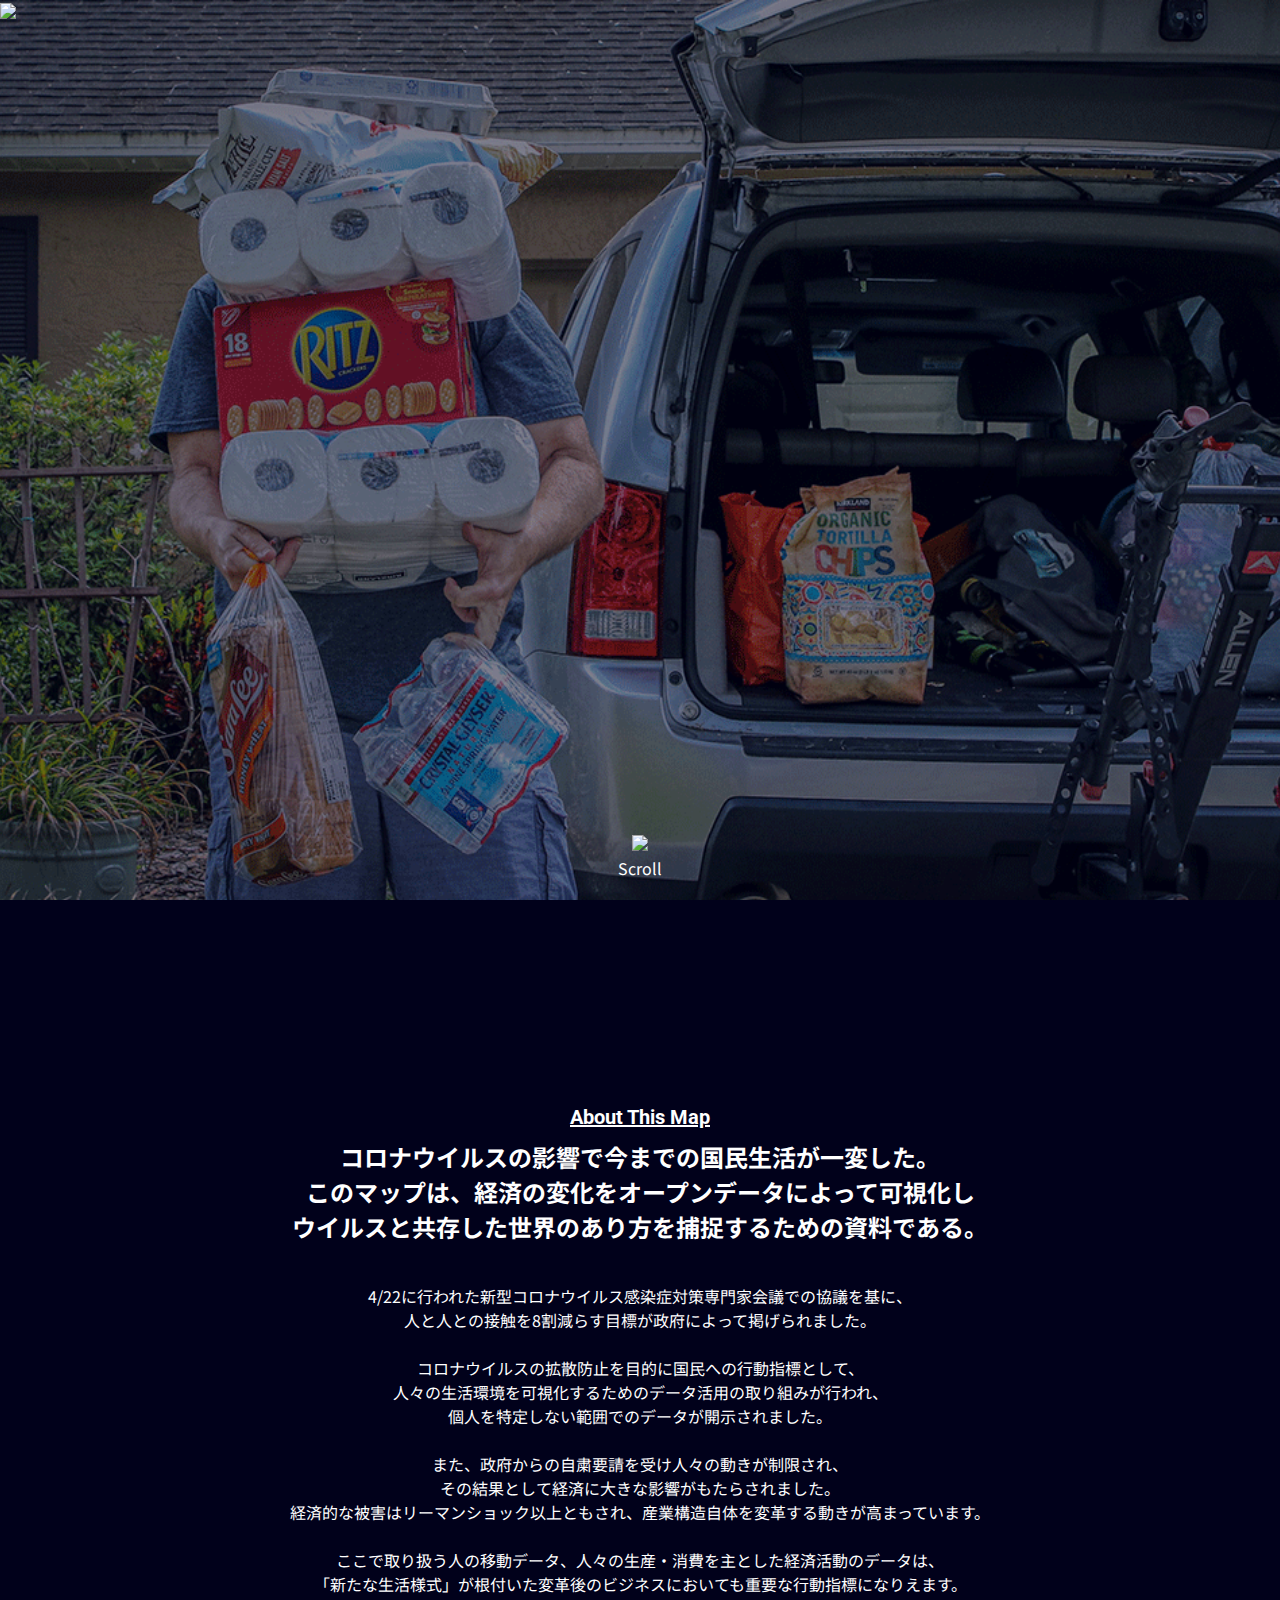
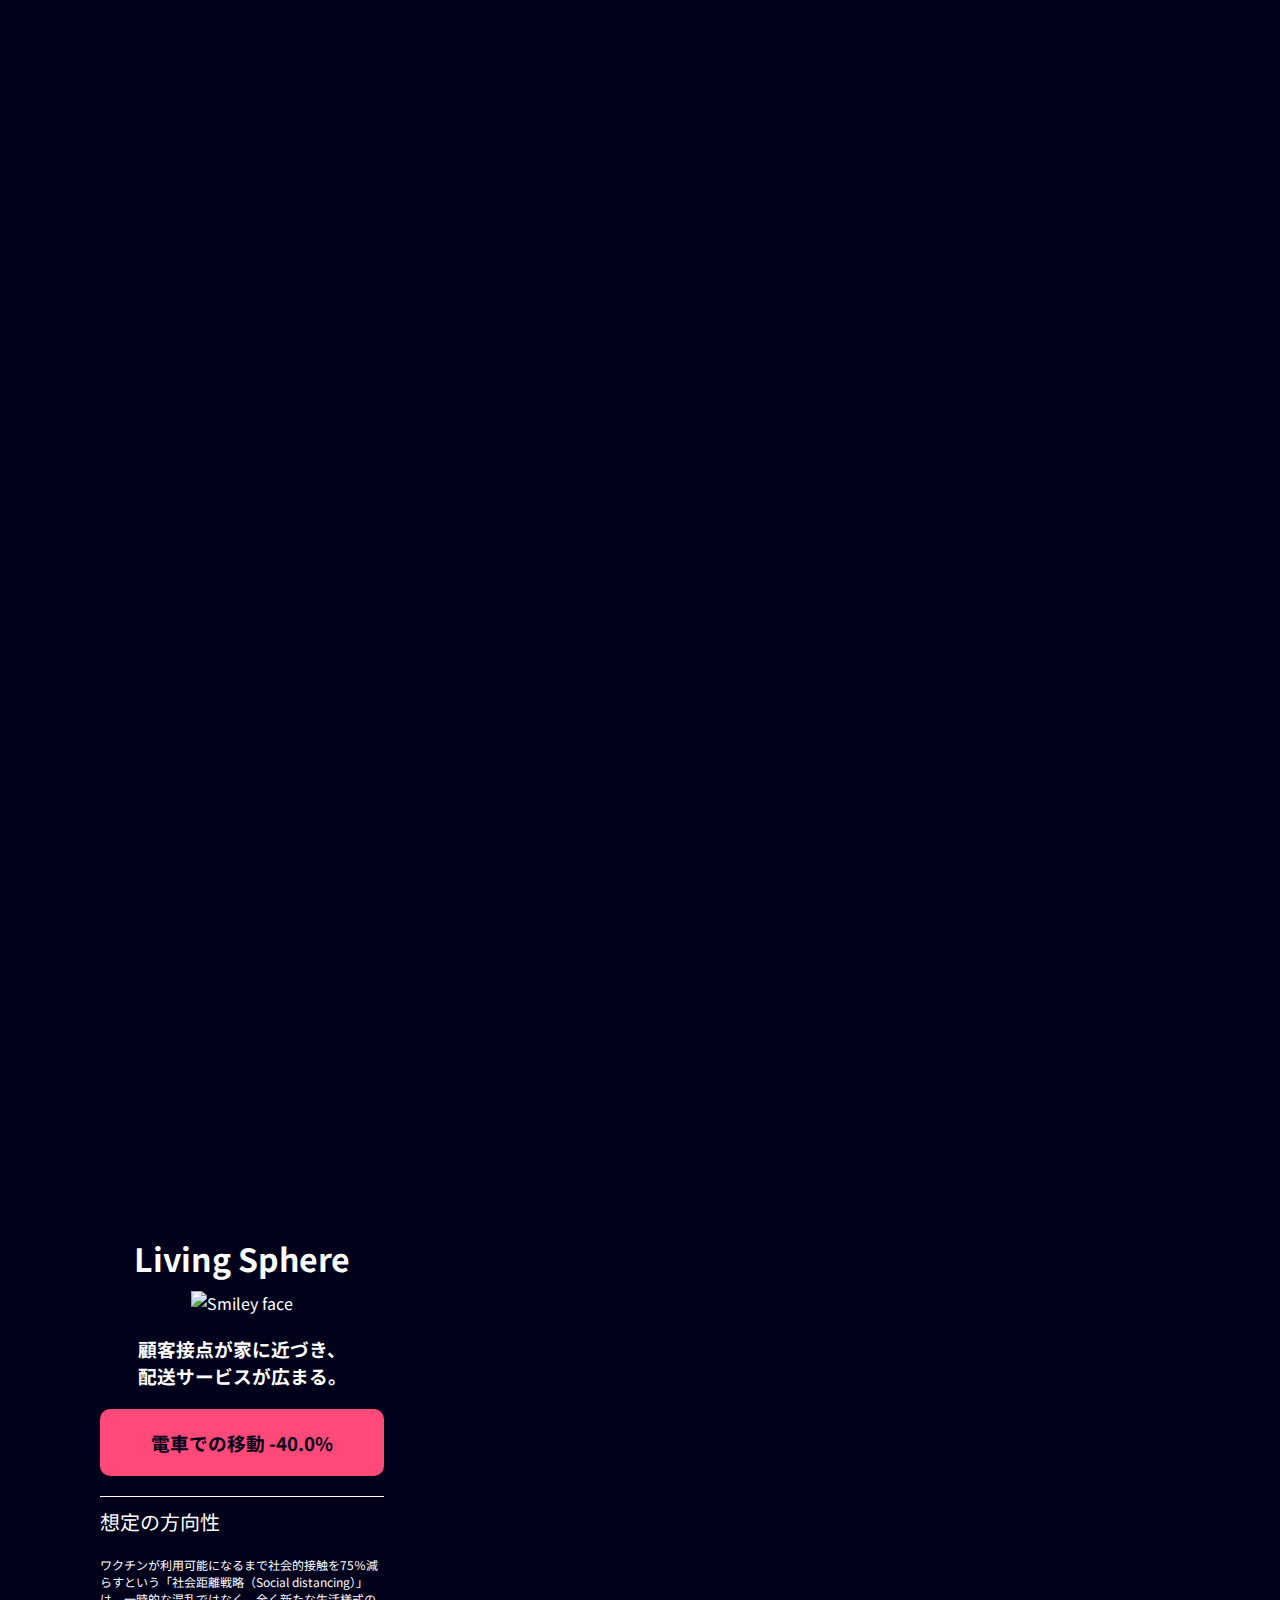
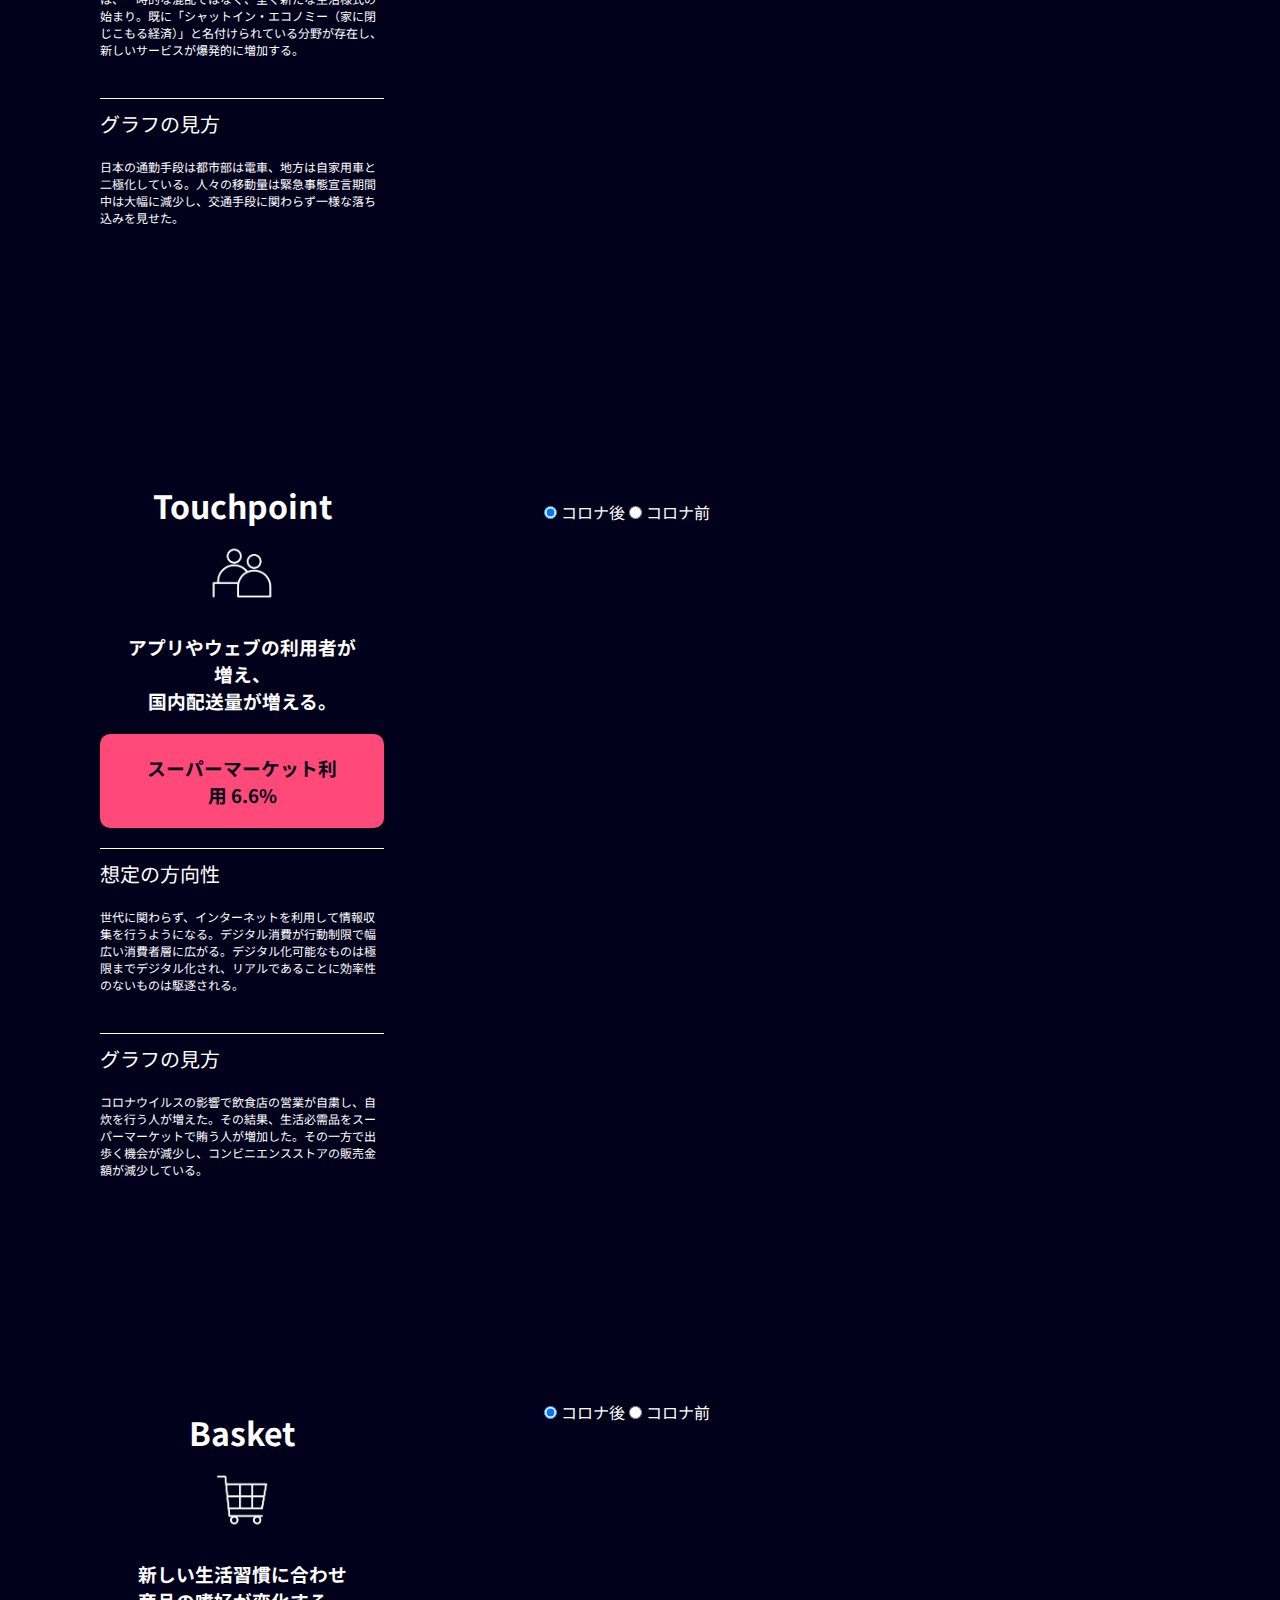
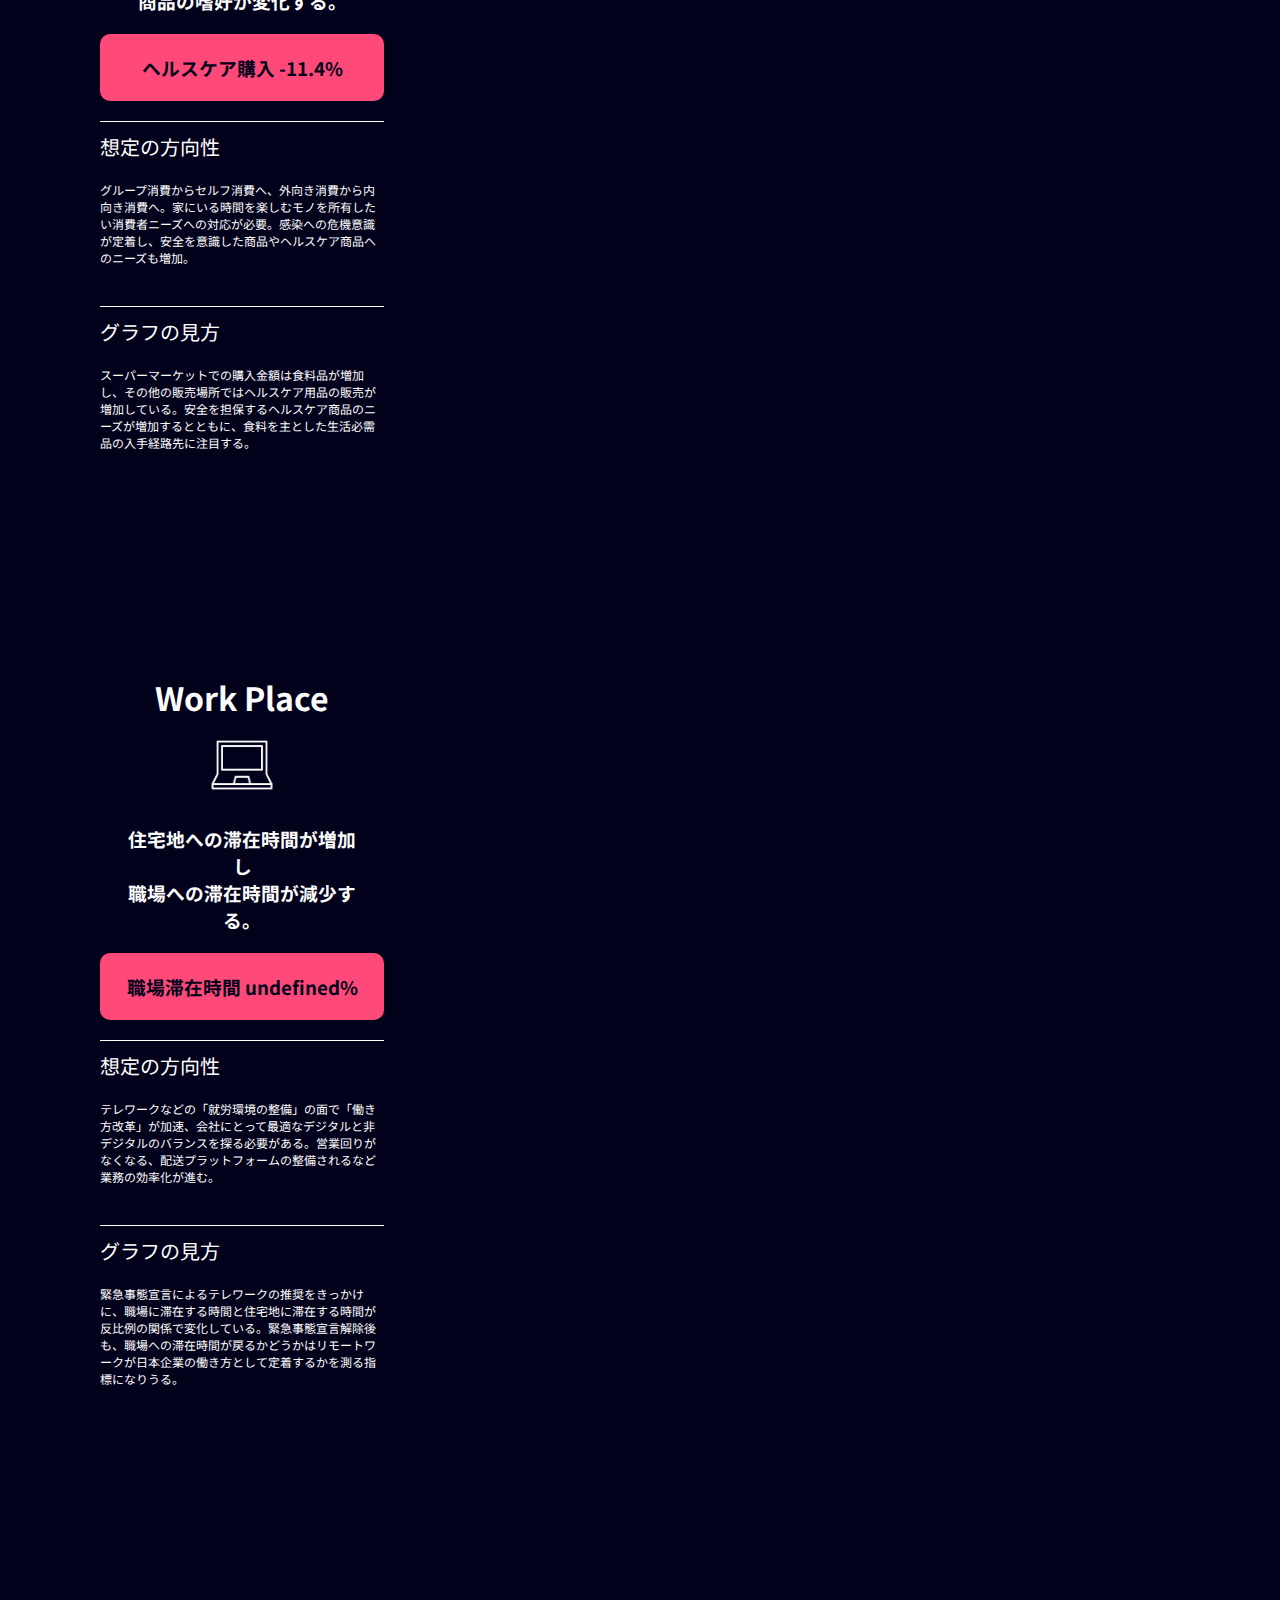
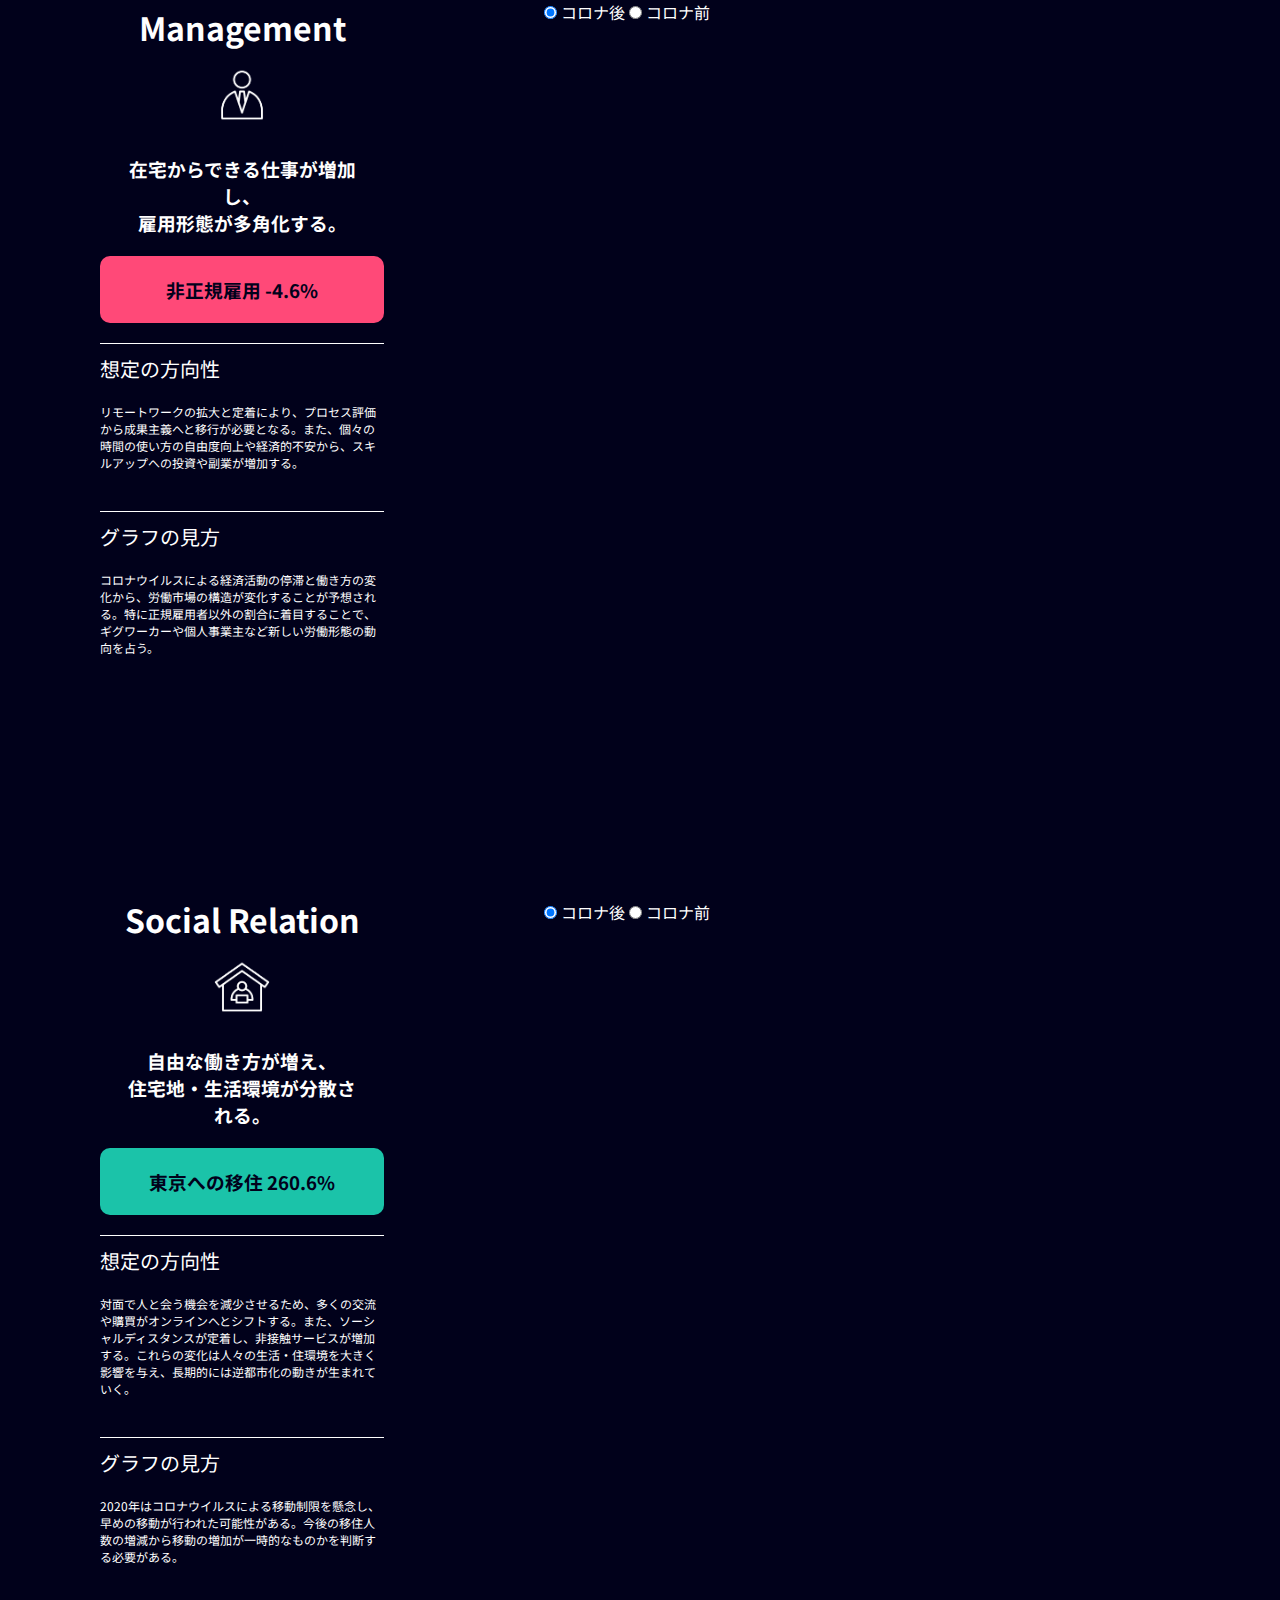
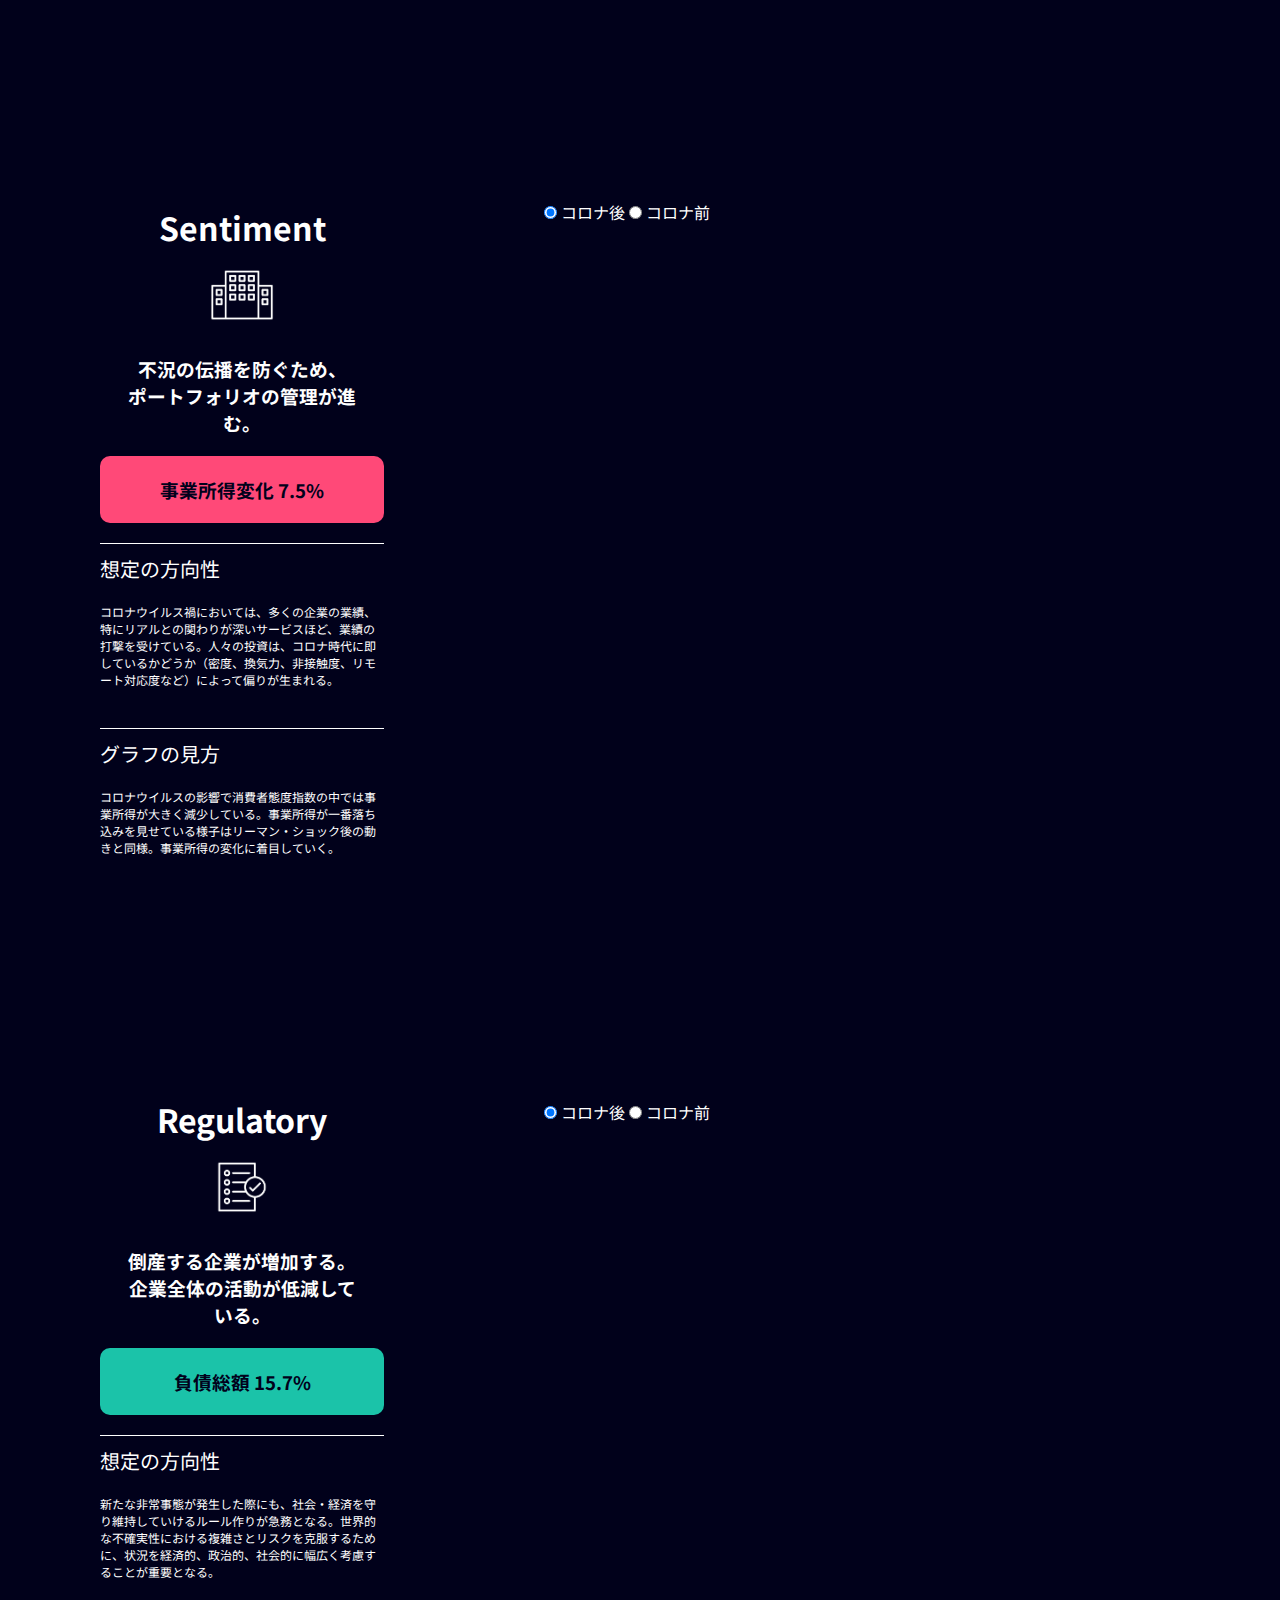
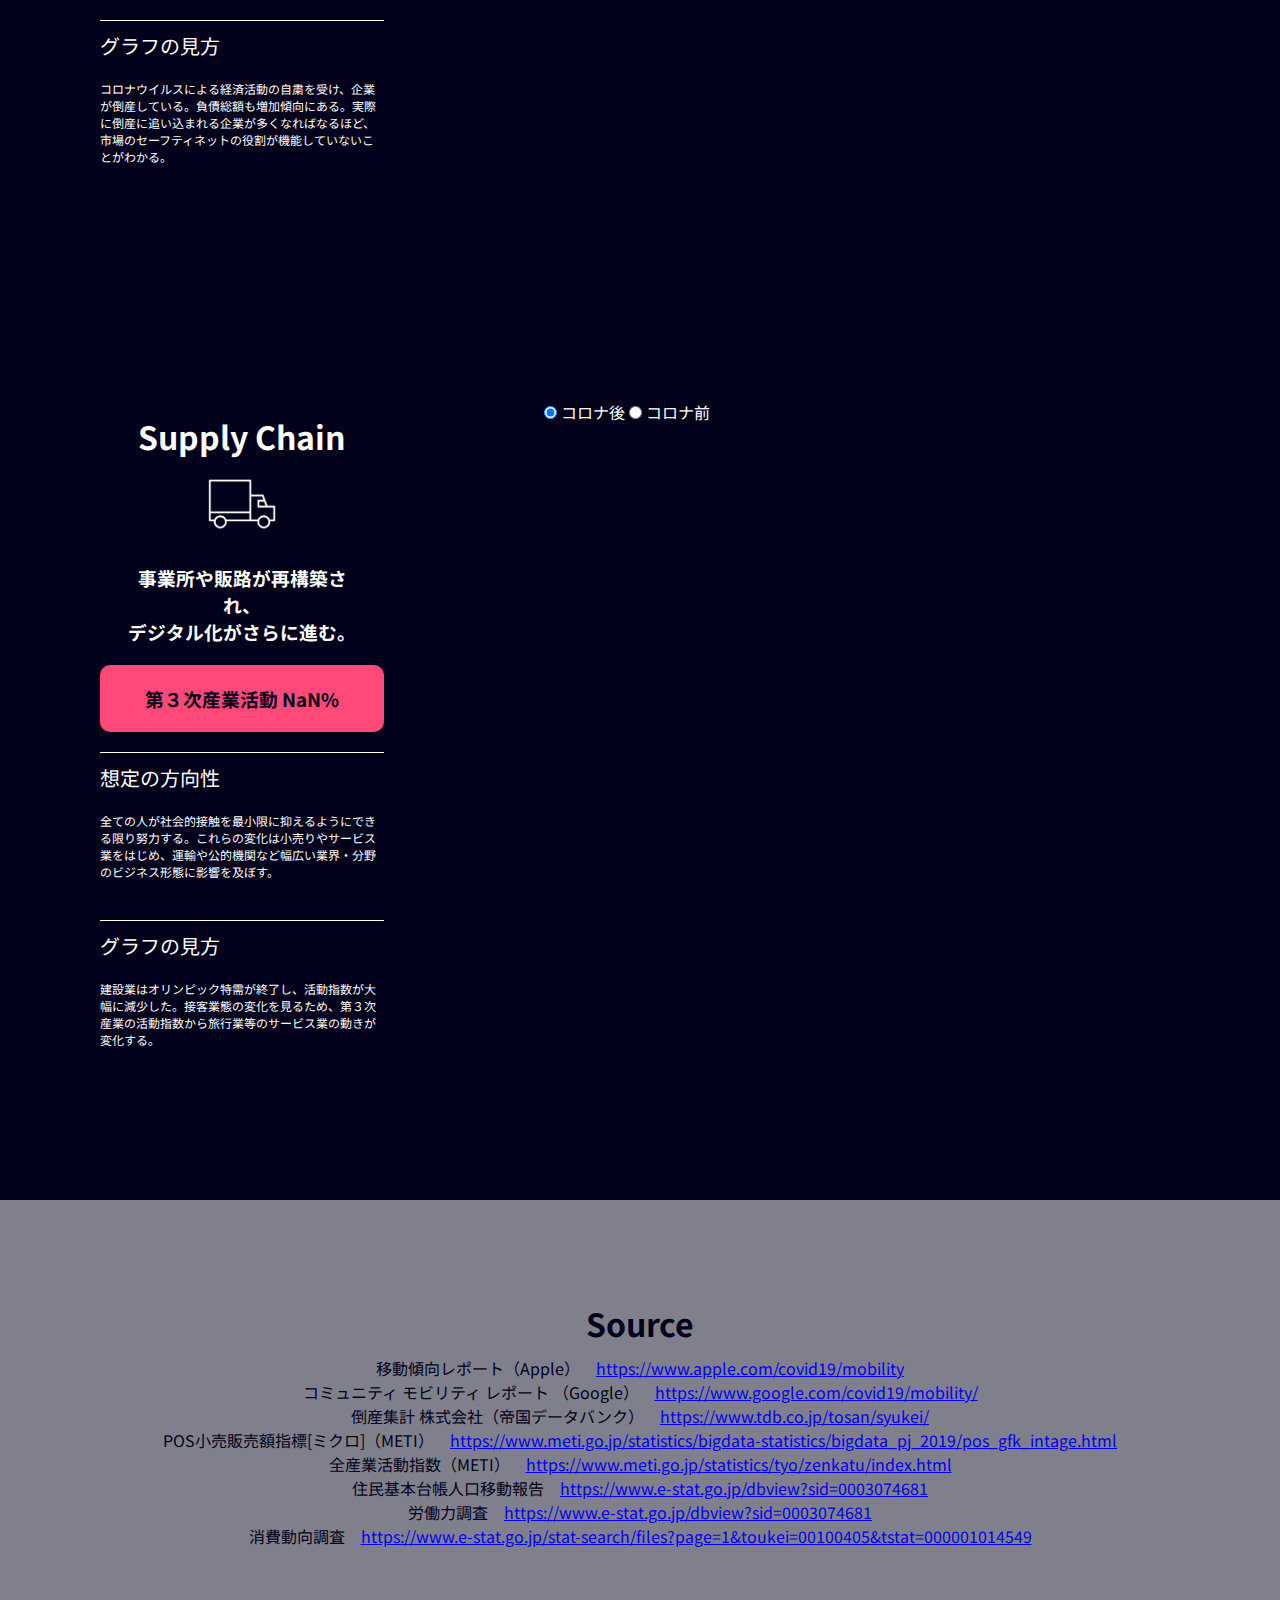
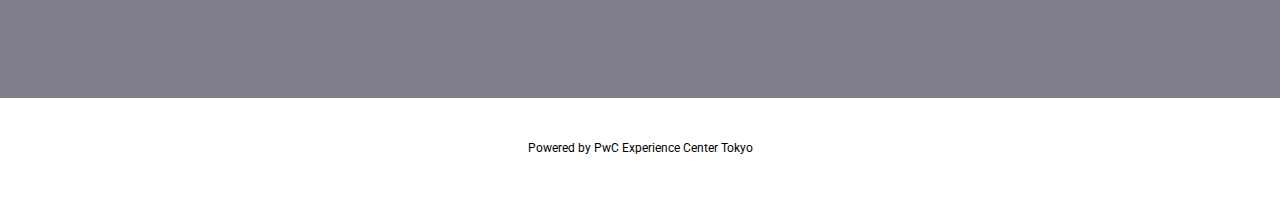
==== index.html @ 503eac52 "Add files via upload" ====
<!doctype html>
<html>
<head>
<meta charset="UTF-8">
<meta name="viewport" content="width=device-width, initial-scale=1.0">
<meta http-equiv="X-UA-Compatible" content="ie=edge">
<script src="https://cdnjs.cloudflare.com/ajax/libs/p5.js/0.9.0/p5.js"></script>
<script type="text/javascript" src="https://ajax.googleapis.com/ajax/libs/jquery/1.9.1/jquery.min.js"></script>

<link href="chart/chartview.css" rel="stylesheet" type="text/css">

<script src="https://cdn.jsdelivr.net/npm/chart.js@2.8.0"></script>
<script type="text/javascript" src="sketch.js"></script>

<link href="index.css" rel="stylesheet" type="text/css">
<script src="https://cdn.jsdelivr.net/npm/jquery@3/dist/jquery.min.js"></script>
<script src="https://cdn.jsdelivr.net/npm/jquery-scrollify@1/jquery.scrollify.min.js"></script>
<script src="main.js"></script>
<title>Breakthru Index with/after COVID-19</title>
<link href="https://fonts.googleapis.com/css2?family=Noto+Sans+JP:wght@400;500;700&family=Roboto:wght@400;700&display=swap" rel="stylesheet">
</head>

<body>
	<div class="box box1">
	<div class="top">
	  <img src="logo.png" class="logo">
	  <p class="sk"><img src="arrow.png" class="arrow" width="20px"><br>Scroll</p>
	</div>
	</div>

  <div class="box box2">
    <div class="intro">
      <h1>About This Map</h1>
      <h2>コロナウイルスの影響で今までの国民生活が一変した。<br>
      このマップは、経済の変化をオープンデータによって可視化し<br>ウイルスと共存した世界のあり方を捕捉するための資料である。</h2>

      <p>
      4/22に行われた新型コロナウイルス感染症対策専門家会議での協議を基に、<br>人と人との接触を8割減らす目標が政府によって掲げられました。<br><br>

      コロナウイルスの拡散防止を目的に国民への行動指標として、<br>人々の生活環境を可視化するためのデータ活用の取り組みが行われ、<br>
      個人を特定しない範囲でのデータが開示されました。
      <br><br>

      また、政府からの自粛要請を受け人々の動きが制限され、<br>
      その結果として経済に大きな影響がもたらされました。<br>
      経済的な被害はリーマンショック以上ともされ、産業構造自体を変革する動きが高まっています。<br><br>

      ここで取り扱う人の移動データ、人々の生産・消費を主とした経済活動のデータは、<br>「新たな生活様式」が根付いた変革後のビジネスにおいても重要な行動指標になりえます。
      </p>
    </div>
  </div> 

  <div class="box box3">
    <div id="P5Canvas" class="map"></div>
  </div> 

  <div class="box box4">
    <div class="outer" id="section00">
      <div class="g-block-1">
        <!--div class="block25">
            <div>
              <p style="">変化率</p>
              <h2 style=""><img src="image/-_b.png" alt="Smiley face" height="15" width="15">&nbsp;<span id="samurai0">samurai</span>%</h2>
            </div>
        </div-->
        <div class="block1">
              <h1>Living Sphere</h1>
              <p><img src="image/graph_icon/living_sphere.png" alt="Smiley face" height="70" width="70"></p>
              <h3>顧客接点が家に近づき、<br>配送サービスが広まる。</h3>
              <ul class="graph">
                <li class="graph_2" style="background-color: #FF4978"><h3>電車での移動&nbsp;<span id="samurai0">25.0</span>%</h3></li>
              </ul>
        </div>
        <div class="block2">
          <ul class="info">
            <li class="info_1">想定の方向性</li>
          </ul>
              <p>
              ワクチンが利用可能になるまで社会的接触を75％減らすという「社会距離戦略（Social distancing）」は、一時的な混乱ではなく、全く新たな生活様式の始まり。既に「シャットイン・エコノミー（家に閉じこもる経済）」と名付けられている分野が存在し、新しいサービスが爆発的に増加する。
              </p>
        </div>
        <div class="block2">
          <ul class="graph">
            <li class="graph_1">グラフの見方</li>
          </ul>
          <p>
          日本の通勤手段は都市部は電車、地方は自家用車と二極化している。人々の移動量は緊急事態宣言期間中は大幅に減少し、交通手段に関わらず一様な落ち込みを見せた。
          </p>
        </div>      
      </div>
      <div class="g-block-2">
        <div class="block4">
          <canvas id="AppleMobility"></canvas>
        </div>
      </div>
    </div> 
  </div>



  <div class="box box5">
    <div class="outer" id="section01">
      <div class="g-block-1">
        <div class="block1">
              <h1>Touchpoint</h1>
              <p><img src="image/graph_icon/customer_touchpoint.png" alt="Smiley face" height="70" width="70"></p>
              <h3>アプリやウェブの利用者が増え、<br>国内配送量が増える。</h3>
              <ul class="graph">
                <li class="graph_2" style="background-color: #FF4978"><h3>スーパーマーケット利用&nbsp;<span id="samurai1">15.0</span>%</h3></li>
              </ul>
        </div>
        <div class="block2">
          <ul class="info">
          <li class="info_1">想定の方向性</li>
          </ul>
              <p>
              世代に関わらず、インターネットを利用して情報収集を行うようになる。デジタル消費が行動制限で幅広い消費者層に広がる。デジタル化可能なものは極限までデジタル化され、リアルであることに効率性のないものは駆逐される。
              </p>
        </div>
        <div class="block2">
          <ul class="graph">
            <li class="graph_1">グラフの見方</li>
          </ul>
          <p>
          コロナウイルスの影響で飲食店の営業が自粛し、自炊を行う人が増えた。その結果、生活必需品をスーパーマーケットで賄う人が増加した。その一方で出歩く機会が減少し、コンビニエンスストアの販売金額が減少している。
          </p>
        </div>      
      </div>
      <div class="g-block-2">

        <div class="block4">
          <form id="target0">
            <input name="hoge" type="radio" value="a" onchange="func0()" checked> コロナ後
            <input name="hoge" type="radio" value="b" onchange="func0()"> コロナ前
          </form>
          <canvas id="POS2"></canvas>
        </div>
      </div>
    </div> 
  </div>

  <div class="box box6">
    <div class="outer" id="section02">
      <div class="g-block-1">
        <div class="block1">
              <h1>Basket</h1>
              <p><img src="image/graph_icon/shopping_basket.png" alt="Smiley face" height="70" width="70"></p>
              <h3>新しい生活習慣に合わせ<br>商品の嗜好が変化する。</h3>
              <ul class="graph">
                <li class="graph_2" style="background-color: #FF4978"><h3>ヘルスケア購入&nbsp;<span id="samurai2">2.0</span>%</h3></li>
              </ul>
        </div>
        <div class="block2">
          <ul class="info">
          <li class="info_1">想定の方向性</li>
          </ul>
              <p>
              グループ消費からセルフ消費へ、外向き消費から内向き消費へ。家にいる時間を楽しむモノを所有したい消費者ニーズへの対応が必要。感染への危機意識が定着し、安全を意識した商品やヘルスケア商品へのニーズも増加。
              </p>
        </div>
        <div class="block2">
          <ul class="graph">
            <li class="graph_1">グラフの見方</li>
          </ul>
          <p>
          スーパーマーケットでの購入金額は食料品が増加し、その他の販売場所ではヘルスケア用品の販売が増加している。安全を担保するヘルスケア商品のニーズが増加するとともに、食料を主とした生活必需品の入手経路先に注目する。
          </p>
        </div>      
      </div>
      <div class="g-block-2">

        <div class="block4">
          <form id="target1">
            <input name="hoge" type="radio" value="a" onchange="func1()" checked> コロナ後
            <input name="hoge" type="radio" value="b" onchange="func1()"> コロナ前
          </form>
              <canvas id="POS"></canvas>
         </div>
      </div>
    </div> 
  </div>



  <div class="box box7">
    <div class="outer" id="section03">
      <div class="g-block-1">
        <div class="block1">
              <h1>Work Place</h1>
              <p><img src="image/graph_icon/work_place.png" alt="Smiley face" height="70" width="70"></p>
              <h3>住宅地への滞在時間が増加し<br>職場への滞在時間が減少する。</h3>
              <ul class="graph">
                <li class="graph_2" style="background-color: #FF4978"><h3>職場滞在時間&nbsp;<span id="samurai3">22.2</span>%</h3></li>
              </ul>
        </div>
        <div class="block2">
          <ul class="info">
          <li class="info_1">想定の方向性</li>
          </ul>
              <p>
              テレワークなどの「就労環境の整備」の面で「働き方改革」が加速、会社にとって最適なデジタルと非デジタルのバランスを探る必要がある。営業回りがなくなる、配送プラットフォームの整備されるなど業務の効率化が進む。
              </p>
        </div>
        <div class="block2">
          <ul class="graph">
            <li class="graph_1">グラフの見方</li>
          </ul>
          <p>
            緊急事態宣言によるテレワークの推奨をきっかけに、職場に滞在する時間と住宅地に滞在する時間が反比例の関係で変化している。緊急事態宣言解除後も、職場への滞在時間が戻るかどうかはリモートワークが日本企業の働き方として定着するかを測る指標になりうる。
          </p>
        </div>      
      </div>
      <div class="g-block-2">
        <div class="block4">
              <canvas id="myChart"></canvas>
         </div>
      </div>
    </div> 
  </div>





  <div class="box box8">
    <div class="outer" id="section04">
      <div class="g-block-1">
        <div class="block1">
              <h1>Management</h1>
              <p><img src="image/graph_icon/management_style.png" alt="Smiley face" height="70" width="70"></p>
              <h3>在宅からできる仕事が増加し、<br>雇用形態が多角化する。</h3>
              <ul class="graph">
                <li class="graph_2" style="background-color: #FF4978"><h3>非正規雇用&nbsp;<span id="samurai4">5.4</span>%</h3></li>
              </ul>
        </div>
        <div class="block2">
          <ul class="info">
          <li class="info_1">想定の方向性</li>
          </ul>
              <p>
              リモートワークの拡大と定着により、プロセス評価から成果主義へと移行が必要となる。また、個々の時間の使い方の自由度向上や経済的不安から、スキルアップへの投資や副業が増加する。
              </p>
        </div>
        <div class="block2">
          <ul class="graph">
            <li class="graph_1">グラフの見方</li>
          </ul>
          <p>
            コロナウイルスによる経済活動の停滞と働き方の変化から、労働市場の構造が変化することが予想される。特に正規雇用者以外の割合に着目することで、ギグワーカーや個人事業主など新しい労働形態の動向を占う。
          </p>
        </div>      
      </div>
      <div class="g-block-2">

        <div class="block4">
          <form id="target2">
            <input name="hoge" type="radio" value="a" onchange="func2()" checked> コロナ後
            <input name="hoge" type="radio" value="b" onchange="func2()"> コロナ前
          </form>
              <canvas id="EmploymentStatus"></canvas>
         </div>
      </div>
    </div> 
  </div>



  <div class="box box9">
    <div class="outer" id="section05">
      <div class="g-block-1">
        <div class="block1">
              <h1>Social Relation</h1>
              <p><img src="image/graph_icon/social_relation.png" alt="Smiley face" height="70" width="70"></p>
              <h3>自由な働き方が増え、<br>住宅地・生活環境が分散される。</h3>
              <ul class="graph">
                <li class="graph_2"><h3>東京への移住&nbsp;<span id="samurai5">10.5</span>%</h3></li>
              </ul>
        </div>
        <div class="block2">
          <ul class="info">
          <li class="info_1">想定の方向性</li>
          </ul>
              <p>
              対面で人と会う機会を減少させるため、多くの交流や購買がオンラインへとシフトする。また、ソーシャルディスタンスが定着し、非接触サービスが増加する。これらの変化は人々の生活・住環境を大きく影響を与え、長期的には逆都市化の動きが生まれていく。
              </p>
        </div>
        <div class="block2">
          <ul class="graph">
            <li class="graph_1">グラフの見方</li>
          </ul>
          <p>
            2020年はコロナウイルスによる移動制限を懸念し、早めの移動が行われた可能性がある。今後の移住人数の増減から移動の増加が一時的なものかを判断する必要がある。
          </p>
        </div>      
      </div>
      <div class="g-block-2">

        <div class="block4">
          <form id="target3">
            <input name="hoge" type="radio" value="a" onchange="func3()" checked> コロナ後
            <input name="hoge" type="radio" value="b" onchange="func3()"> コロナ前
          </form>
          <canvas id="MigrantMobility"></canvas>
         </div>
      </div>
    </div> 
  </div>


  <div class="box box10">
    <div class="outer" id="section06">
      <div class="g-block-1">
        <div class="block1">
              <h1>Sentiment</h1>
              <p><img src="image/graph_icon/business_sentiment.png" alt="Smiley face" height="70" width="70"></p>
              <h3>不況の伝播を防ぐため、<br>ポートフォリオの管理が進む。</h3>
              <ul class="graph">
                <li class="graph_2" style="background-color: #FF4978"><h3>事業所得変化&nbsp;<span id="samurai6">7.5</span>%</h3></li>
              </ul>
        </div>
        <div class="block2">
          <ul class="info">
          <li class="info_1">想定の方向性</li>
          </ul>
              <p>
                コロナウイルス禍においては、多くの企業の業績、特にリアルとの関わりが深いサービスほど、業績の打撃を受けている。人々の投資は、コロナ時代に即しているかどうか（密度、換気力、非接触度、リモート対応度など）によって偏りが生まれる。
              </p>
        </div>
        <div class="block2">
          <ul class="graph">
            <li class="graph_1">グラフの見方</li>
          </ul>
          <p>
            コロナウイルスの影響で消費者態度指数の中では事業所得が大きく減少している。事業所得が一番落ち込みを見せている様子はリーマン・ショック後の動きと同様。事業所得の変化に着目していく。
          </p>
        </div>      
      </div>
      <div class="g-block-2">

        <div class="block4">
          <form id="target4">
            <input name="hoge" type="radio" value="a" onchange="func4()" checked> コロナ後
            <input name="hoge" type="radio" value="b" onchange="func4()"> コロナ前
          </form>
              <canvas id="CustomerAttitude"></canvas>
         </div>
      </div>
    </div> 
  </div>
 
  <div class="box box11">
    <div class="outer" id="section07">
      <div class="g-block-1">
        <div class="block1">
              <h1>Regulatory</h1>
              <p><img src="image/graph_icon/regulatory.png" alt="Smiley face" height="70" width="70"></p>
              <h3>倒産する企業が増加する。<br>企業全体の活動が低減している。</h3>
              <ul class="graph">
                <li class="graph_2"><h3>負債総額&nbsp;<span id="samurai7">8.6</span>%</h3></li>
              </ul>
        </div>
        <div class="block2">
          <ul class="info">
          <li class="info_1">想定の方向性</li>
          </ul>
              <p>
              新たな非常事態が発生した際にも、社会・経済を守り維持していけるルール作りが急務となる。世界的な不確実性における複雑さとリスクを克服するために、状況を経済的、政治的、社会的に幅広く考慮することが重要となる。
              </p>
        </div>
        <div class="block2">
          <ul class="graph">
            <li class="graph_1">グラフの見方</li>
          </ul>
          <p>
            コロナウイルスによる経済活動の自粛を受け、企業が倒産している。負債総額も増加傾向にある。実際に倒産に追い込まれる企業が多くなればなるほど、市場のセーフティネットの役割が機能していないことがわかる。
          </p>
        </div>      
      </div>
      <div class="g-block-2">

        <div class="block4">
          <form id="target5">
            <input name="hoge" type="radio" value="a" onchange="func7()" checked> コロナ後
            <input name="hoge" type="radio" value="b" onchange="func7()"> コロナ前
          </form>
          <canvas id="Bankruptcy"></canvas>
         </div>
      </div>
    </div> 
  </div>

  <div class="box box12">
    <div class="outer" id="section08">
      <div class="g-block-1">
         <div class="block1">
              <h1>Supply Chain</h1>
              <p><img src="image/graph_icon/supply_chain.png" alt="Smiley face" height="70" width="70"></p>
              <h3>事業所や販路が再構築され、<br>デジタル化がさらに進む。</h3>
              <ul class="graph">
                <li class="graph_2" style="background-color: #FF4978"><h3>第３次産業活動&nbsp;<span id="samurai8">9.3</span>%</h3></li>
              </ul>
        </div>
        <div class="block2">
          <ul class="info">
          <li class="info_1">想定の方向性</li>
          </ul>
              <p>
              全ての人が社会的接触を最小限に抑えるようにできる限り努力する。これらの変化は小売りやサービス業をはじめ、運輸や公的機関など幅広い業界・分野のビジネス形態に影響を及ぼす。
              </p>
        </div>
        <div class="block2">
          <ul class="graph">
            <li class="graph_1">グラフの見方</li>
          </ul>
          <p>
            建設業はオリンピック特需が終了し、活動指数が大幅に減少した。接客業態の変化を見るため、第３次産業の活動指数から旅行業等のサービス業の動きが変化する。
          </p>
        </div>      
      </div>
      <div class="g-block-2">

        <div class="block4">
          <form id="target6">
            <input name="hoge" type="radio" value="a" onchange="func6()" checked> コロナ後
            <input name="hoge" type="radio" value="b" onchange="func6()"> コロナ前
          </form>      
              <canvas id="Industry"></canvas>
         </div>
      </div>
    </div> 
  </div>




  <div class="box box13">
    <h1>Source</h1>
    <ul>
      <li>移動傾向レポート（Apple）&nbsp;&nbsp;&nbsp;
      <a href="https://www.apple.com/covid19/mobility">https://www.apple.com/covid19/mobility</a></li>
      
      <li>コミュニティ モビリティ レポート （Google）&nbsp;&nbsp;&nbsp;
      <a href="https://www.google.com/covid19/mobility/">https://www.google.com/covid19/mobility/</a></li></li>
 
       <li>倒産集計 株式会社（帝国データバンク）&nbsp;&nbsp;&nbsp;
      <a href="https://www.tdb.co.jp/tosan/syukei/">https://www.tdb.co.jp/tosan/syukei/</a></li>
     
      <li>POS小売販売額指標[ミクロ]（METI）&nbsp;&nbsp;&nbsp;
      <a href="https://www.meti.go.jp/statistics/bigdata-statistics/bigdata_pj_2019/pos_gfk_intage.html">https://www.meti.go.jp/statistics/bigdata-statistics/bigdata_pj_2019/pos_gfk_intage.html</a></li>

      <li>全産業活動指数（METI）&nbsp;&nbsp;&nbsp;
      <a href="https://www.meti.go.jp/statistics/tyo/zenkatu/index.html">https://www.meti.go.jp/statistics/tyo/zenkatu/index.html</a></li>

      <li>住民基本台帳人口移動報告&nbsp;&nbsp;&nbsp;
      <a href="https://www.e-stat.go.jp/dbview?sid=0003074681">https://www.e-stat.go.jp/dbview?sid=0003074681</a></li>

      <li>労働力調査&nbsp;&nbsp;&nbsp;
      <a href="https://www.e-stat.go.jp/dbview?sid=0003074681">https://www.e-stat.go.jp/dbview?sid=0003074681</a></li>

      <li>消費動向調査&nbsp;&nbsp;&nbsp;
      <a href="https://www.e-stat.go.jp/stat-search/files?page=1&toukei=00100405&tstat=000001014549">https://www.e-stat.go.jp/stat-search/files?page=1&toukei=00100405&tstat=000001014549</a></li>

    </ul>
  </div>

    <div class="footer"><p>Powered by PwC Experience Center Tokyo</p></div>

  </div><!--box-->

  
  </div>

  <script type="text/javascript" src="chart/timeseries.js"></script>
  <script type="text/javascript" src="chart/AppleMobility.js"></script>
  <script type="text/javascript" src="chart/MigrantMobility.js"></script>
  <script type="text/javascript" src="chart/Bankruptcy.js"></script>
  <script type="text/javascript" src="chart/POS.js"></script>
  <script type="text/javascript" src="chart/Industry.js"></script>
  <script type="text/javascript" src="chart/EmploymentStatus.js"></script>
  <script type="text/javascript" src="chart/POS2.js"></script>
  <script type="text/javascript" src="chart/CustomerAttitude.js"></script>

  
</body>
</html>
---- chart/chartview.css ----
#chart .c3-line-data1 {
  stroke-width: 2px;
}
#chart .c3-line-data2 {
  stroke-width: 2px;
}

pre {
    margin:0; 
    padding:0; 
    color:#fff;
    font-family: 'Noto Sans JP', sans-serif;
}

.outer p {color:#fff;}
.block3 h2 {color:#fff; font-size: 16px; margin:0 20px; text-align: left;}
.block3 p {color:#fff; font-size: 12px; margin:0 20px; text-align: left;}
.block25 div {
    width: 150px;font-size: 20px;text-align: center;
    background-color: #1BC3A9;
    border-radius: 15px;
    padding:10px 20px; margin: 0 auto;
}
.block25 h2 {color:#01011b; font-size: 16px;text-align: center; margin: 0; font-family: 'Roboto', sans-serif;}
.block25 p {color:#01011b; font-size: 12px;text-align: center; margin: 0; }
.block25-up div {
    width: 150px;font-size: 20px;text-align: center;
    background-color: #FF4978;
    border-radius: 15px;
    padding:10px 20px; margin: 0 auto;
}
.block25-up h2 {color:#01011b; font-size: 16px;text-align: center; margin: 0; font-family: 'Roboto', sans-serif;}
.block25-up p {color:#01011b; font-size: 12px;text-align: center; margin: 0; }
.block2 p {color:#fff; font-size: 12px;}
.block1 p {color:#fff; font-size: 16px;}
/*
@media screen and (min-width:1400px){
    .outer {
        margin: 0 auto;
        max-width: 100%;
        padding: auto;
        max-height: 100%;
        display: flex;
    }

    .g-block-1 {
        height: 100%;
        max-width: 30%;
        min-width: 350px; 
        float: left;
        margin-top: auto;
        margin-right: 10px;
        margin-bottom: auto;
        margin-left: 50px;
        padding: 50px;
        flex: 1;
    }
    h1{
        font-size: 200%;
    }
    h3{
        font-size: 120%;
    }
    li #info_1{
        font-size: 120%;
    }
    li #graph_1{
        font-size: 120%;
    }
}
*/

@media screen and (min-width:800px){
    .outer {
    	margin: 0 auto;
    	max-width: 100%;
        padding: auto;
        max-height: 100%;
    	display: flex;
    }

    .g-block-1 {
        /*width: 30%;*/
        height: 100%;
        max-width: 30%;
        min-width: 450px; 
        float: left;
        margin-top: auto;
        margin-right: 10px;
        margin-bottom: auto;
        margin-left: 50px;
        padding: 50px;
        flex: 1;
    }
    /*
    h1{
        font-size: 150%;
    }
    h3{
        font-size: 100%;
    }
    li #info_1{
        font-size: 100%;
    }
    li #graph_1{
        font-size: 100%;
    }*/

}


@media screen and (min-width:300px){
    .outer {
        margin: 0 auto;
        max-width: 100%;
        padding: auto;
        max-height: 100%;
        /*display: flex;*/
    }
    .g-block-1 {
        /*width: 30%;*/
        height: 100%;
        /*max-width: 30%;*/ 
        min-width: 300px; 
        float: left;
        margin-top: auto;
        margin-right: 10px;
        margin-bottom: auto;
        margin-left: 50px;
        padding: 50px;
        flex: 1;
    }
}

.block1 {
	width: 100%; 
	height: 100%; 
	border: 0;
    margin: 0;
    text-align: center;
    min-width: 100px; 
}

.block1 h1 {
    text-align: center;
    min-width: 100px;   
    padding-bottom: 20px;
}

.block1 h3 {
    padding: 20px;
    /*margin-bottom: 20px;*/
    min-width: 100px; 
}

.block2 {
    width: 100%;
    height: 100%;
    border-top: 1px solid #fff;
    margin-bottom: 40px;
    text-align: left;
    font-size: 20px;
    min-width: 100px; 
}


ul.graph {
    list-style: none;
}
/*
li.graph_1, .graph_2 {
    display: inline-block;
    margin-bottom: 20px;
    margin-top: 10px;
    min-width: 100px;
}
*/
li.graph_1 {
    /*float: left;
    width: 50%;*/
    min-width: 100px;

    display: inline-block;
    margin-bottom: 20px;
    margin-top: 10px;
    min-width: 100px;
}

li.graph_2 {
    /*float: right;
    width: 50%;*/
    text-align: center;
    background-color: #1BC3A9;
    color: #01011b;
    border-radius: 10px;
    min-width: 100px;
    margin-bottom: 20px;
}


ul.info {
}

li.info_1 {
    margin-top: 10px;
    margin-bottom: 20px;
    display: inline-block;
    /*width: 50%;*/
    width: 100%;
    font-size: 20px;
    min-width: 100px; 
}

.block25 {
    width: 100%;
    height: 100%;
    border: 0;
    margin: 0;
    padding: 0;
}

.block3 {
    width: 100%;
    height: 100%;
    border: 0;
    margin: 0;
    padding: 0;
}

.block4{
    width: 100%;
    height: 100vh;
    border: 0;
    /*margin: 0;*/
    padding: 100px;
    margin: 0 auto;
}

.block5 {
    width: 100%;
    height: 100%;
    border: 0;
    margin: 0;
    padding: 0;
    background-color: yellow;
}


.g-block-2 {
    width: 100%;
    height: 100%;
    max-width: 100%;
    float: right;
    margin: auto;
    padding: 0;
    flex: 1;
    background-color: #01011b;
}
---- index.css ----
* {
    box-sizing: border-box;
    margin: 0;
    padding: 0;
}

.box {
    color: #fff;
    font-family: 'Noto Sans JP', sans-serif;
}


/* 最初のページ(写真) */
.box1 {
    width: 100vw;
    height: 100vh;
    background: #01011b;
}

.logo {
    width: 100%;
}

.sk {
    width: 100%;
    height: auto;
    color: #fff;
    text-align: center;
    position:absolute;
    right:0;
    bottom:20px;
}


.top {
    background-image: url('intro.gif');
    /* 画像を常に天地左右の中央に配置 */
    background-position: center center;
    /* 画像をタイル状に繰り返し表示しない */
    background-repeat: no-repeat;
    /* コンテンツの高さが画像の高さより大きい時、動かないように固定 */
    background-attachment: fixed;
    /* 表示するコンテナの大きさに基づいて、背景画像を調整 */
    background-size: cover;
    height: 100vh;
    width: 100vw;
}

/* イントロページ */
.box2 {
    width: 100vw;
    height: 100vh;
    background: #01011b;
    display: table;
}

.intro {
    display: table-cell;
    vertical-align: middle;
    text-align: center;
}

.intro h1 {
    font-family: 'Roboto', sans-serif;
    font-size: 20px;
    padding: 40px;
    text-decoration: underline;
}

.intro h2 {
    font-family: 'Noto Sans JP', sans-serif;
    font-size: 24px;
    padding-bottom: 40px;
}

.intro p {
    font-family: 'Noto Sans JP', sans-serif;
    font-size: 16px;
    padding-bottom: 40px;
}


/* マップのページ */
.box3 {
    width: 100vw;
    height: 100vh;
    background: #01011b;
    display: table;
    position: relative;
}

#defaultCanvas0 {
    margin: auto auto !important;
    width: 100% !important;
    height: auto !important;
}

.map {
    display: table-cell;
    vertical-align: middle;
}


/* グラフのページ */

/* .G1 {
    background-image: url('mask.jpg');
    background-position: center center;
    background-repeat: no-repeat;
    background-attachment: fixed;
    background-size: cover;
    height: 400px;
    width: 100vw;
    display: table;
}

.G_outer {
    display: table-cell;
    vertical-align: middle;
    text-align: center;
    width: 100vw;
    padding: 80px;
}

.G_outer h2 {
    padding-bottom: 20px;
}

.G_outer p {
    padding-bottom: 20px;
}
*/

.box4 {
   background-image: url("image/0a.jpg");
    background-position: center center;
    /* 画像をタイル状に繰り返し表示しない */
    background-repeat: no-repeat;
    /* コンテンツの高さが画像の高さより大きい時、動かないように固定 */
    background-attachment: fixed;
    /* 表示するコンテナの大きさに基づいて、背景画像を調整 */
    background-size: cover;
    width: 100vw;
    height: 100vh;
    background-color: #01011b;
}

.box5 {
    background-image: url("image/1a.jpg");
    background-position: center center;
    /* 画像をタイル状に繰り返し表示しない */
    background-repeat: no-repeat;
    /* コンテンツの高さが画像の高さより大きい時、動かないように固定 */
    background-attachment: fixed;
    /* 表示するコンテナの大きさに基づいて、背景画像を調整 */
    background-size: cover;
    width: 100vw;
    height: 100vh;
    background-color: #01011b;
}

.box6 {
    background-image: url("image/2a.jpg");
    background-position: center center;
    /* 画像をタイル状に繰り返し表示しない */
    background-repeat: no-repeat;
    /* コンテンツの高さが画像の高さより大きい時、動かないように固定 */
    background-attachment: fixed;
    /* 表示するコンテナの大きさに基づいて、背景画像を調整 */
    background-size: cover;
    width: 100vw;
    height: 100vh;
    background-color: #01011b;
}

.box7 {
    background-image: url("image/3a.jpg");
    background-position: center center;
    /* 画像をタイル状に繰り返し表示しない */
    background-repeat: no-repeat;
    /* コンテンツの高さが画像の高さより大きい時、動かないように固定 */
    background-attachment: fixed;
    /* 表示するコンテナの大きさに基づいて、背景画像を調整 */
    background-size: cover;
    width: 100vw;
    height: 100vh;
    background-color: #01011b;
}

.box8 {
    background-image: url("image/4a.jpg");
    background-position: center center;
    /* 画像をタイル状に繰り返し表示しない */
    background-repeat: no-repeat;
    /* コンテンツの高さが画像の高さより大きい時、動かないように固定 */
    background-attachment: fixed;
    /* 表示するコンテナの大きさに基づいて、背景画像を調整 */
    background-size: cover;
    width: 100vw;
    height: 100vh;
    background-color: #01011b;
}

.box9 {
    background-image: url("image/5a.jpg");
    background-position: center center;
    /* 画像をタイル状に繰り返し表示しない */
    background-repeat: no-repeat;
    /* コンテンツの高さが画像の高さより大きい時、動かないように固定 */
    background-attachment: fixed;
    /* 表示するコンテナの大きさに基づいて、背景画像を調整 */
    background-size: cover;
    width: 100vw;
    height: 100vh;
    background-color: #01011b;
}

.box10 {
    background-image: url("image/6a.jpg");
    background-position: center center;
    /* 画像をタイル状に繰り返し表示しない */
    background-repeat: no-repeat;
    /* コンテンツの高さが画像の高さより大きい時、動かないように固定 */
    background-attachment: fixed;
    /* 表示するコンテナの大きさに基づいて、背景画像を調整 */
    background-size: cover;
    width: 100vw;
    height: 100vh;
    background-color: #01011b;
}

.box11 {
    background-image: url("image/7a.jpg");
    background-position: center center;
    /* 画像をタイル状に繰り返し表示しない */
    background-repeat: no-repeat;
    /* コンテンツの高さが画像の高さより大きい時、動かないように固定 */
    background-attachment: fixed;
    /* 表示するコンテナの大きさに基づいて、背景画像を調整 */
    background-size: cover;
    width: 100vw;
    height: 100vh;
    background-color: #01011b;
}

.box12 {
    background-image: url("image/8a.jpg");
    background-position: center center;
    /* 画像をタイル状に繰り返し表示しない */
    background-repeat: no-repeat;
    /* コンテンツの高さが画像の高さより大きい時、動かないように固定 */
    background-attachment: fixed;
    /* 表示するコンテナの大きさに基づいて、背景画像を調整 */
    background-size: cover;
    width: 100vw;
    height: 100vh;
    background-color: #01011b;
}

.box13 {
    width: 100vw;
    height: auto;
    background: #80808d;
    color: #01011b;
    text-align: center;
    padding-top:100px; 
    padding-bottom:150px;
}

.box h1 {
    padding-bottom: 10px;
}


/* footer */
.footer {
    width: 100vw;
    height: 100px;
    text-align: center;
    display: table;
}

.footer p {
    display: table-cell;
    vertical-align: middle;
    text-align: center;
    font-family: 'Roboto', sans-serif;
    font-size: 12px;
}

/* ページネーション */
.pagenation {
    padding: 20px;
    position: fixed;
    left: 0;
    top: 28%;
}

.pagenation li {
    list-style-type: none;
    margin-bottom: 20px;
}

.pagenation a {
    display: block;
    width: 14px;
    height: 14px;
    border: 1px solid #fff;
    border-radius: 30px;
}

.pagenation a.active {
    background: #fff;
    border-radius: 30px;
}
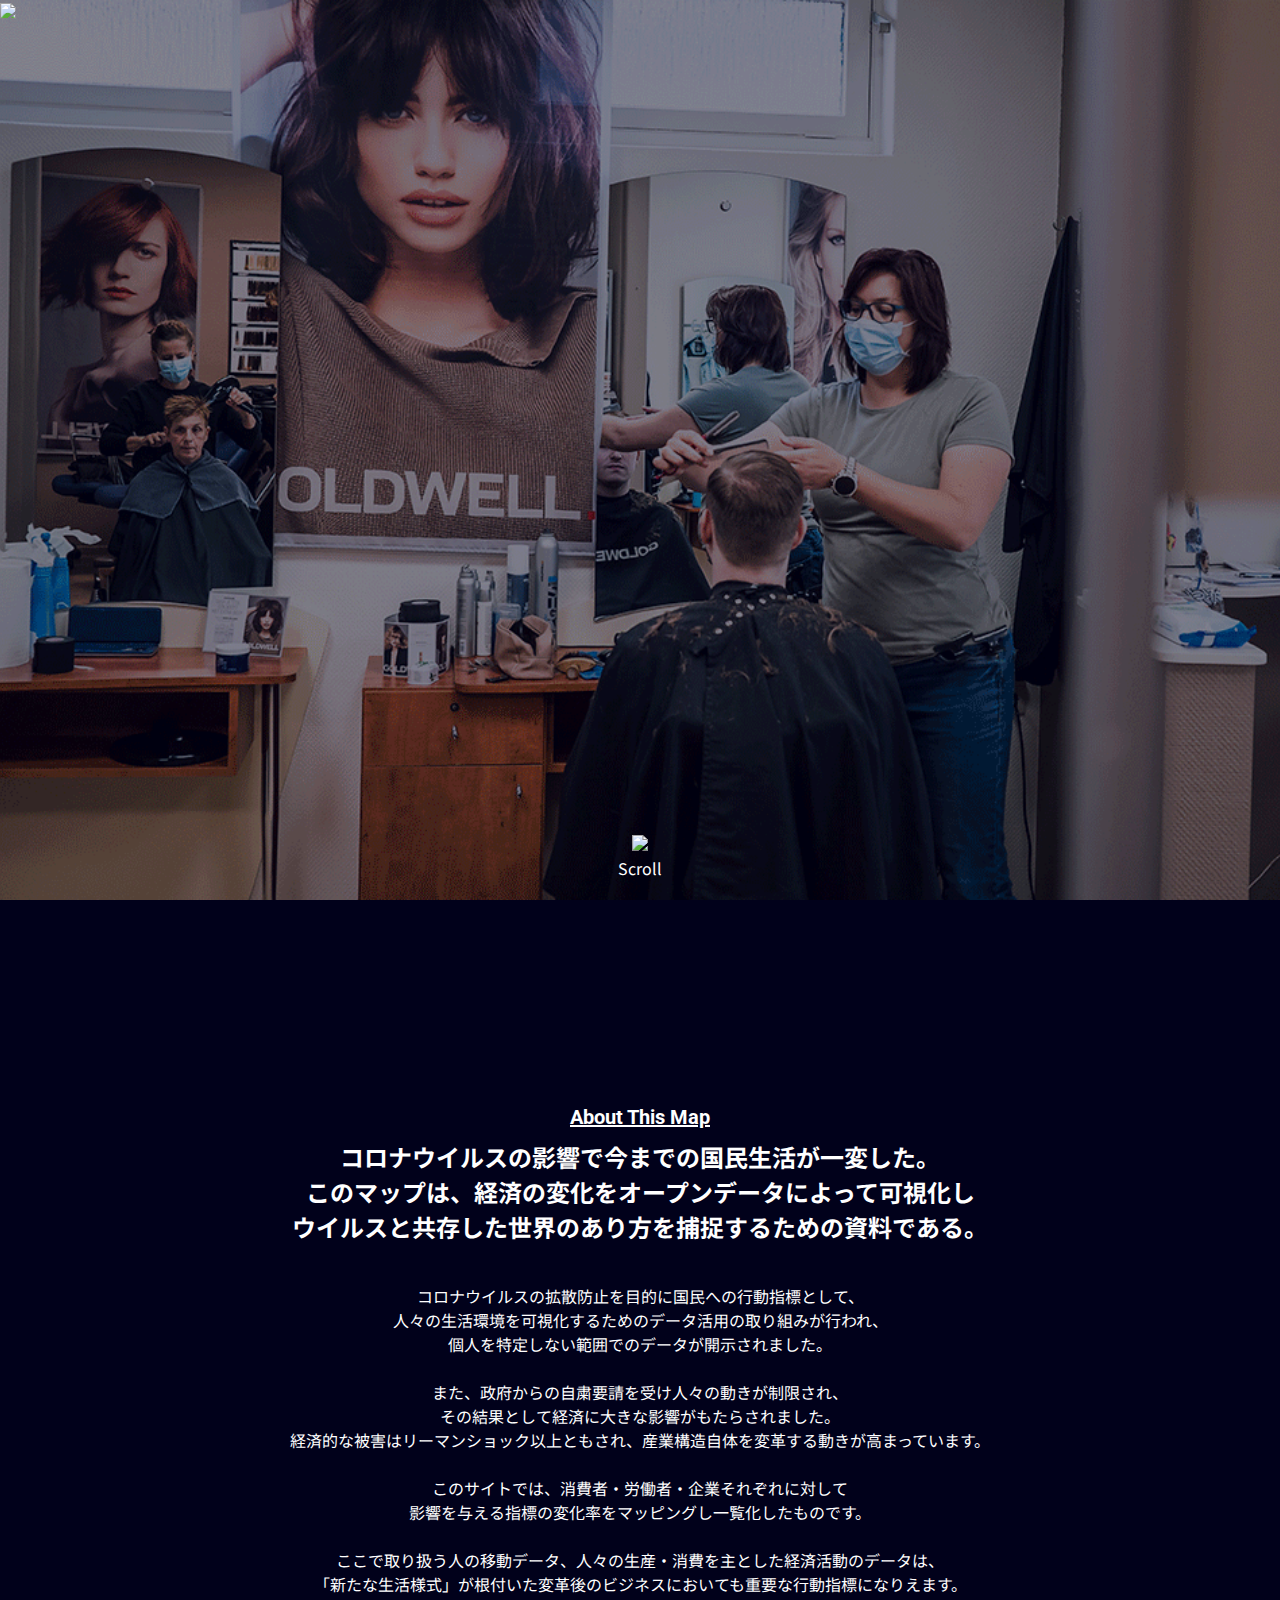
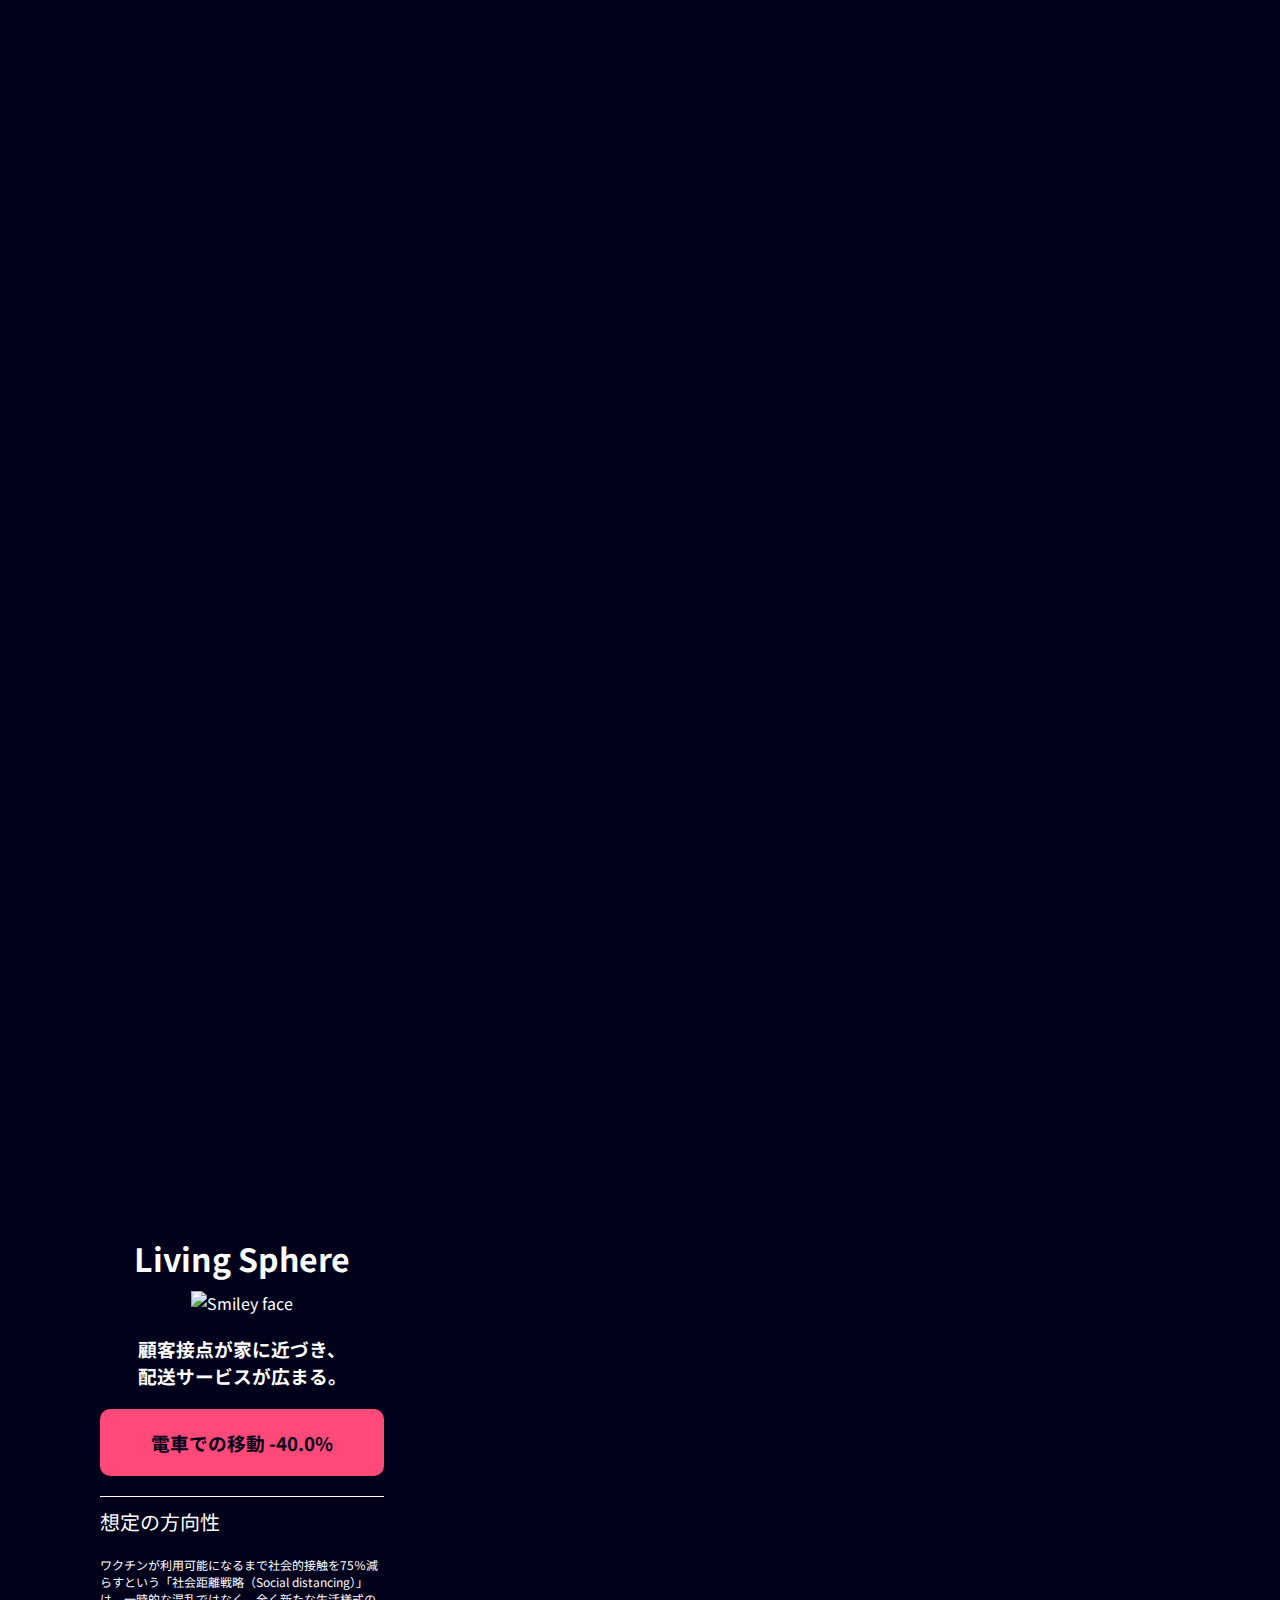
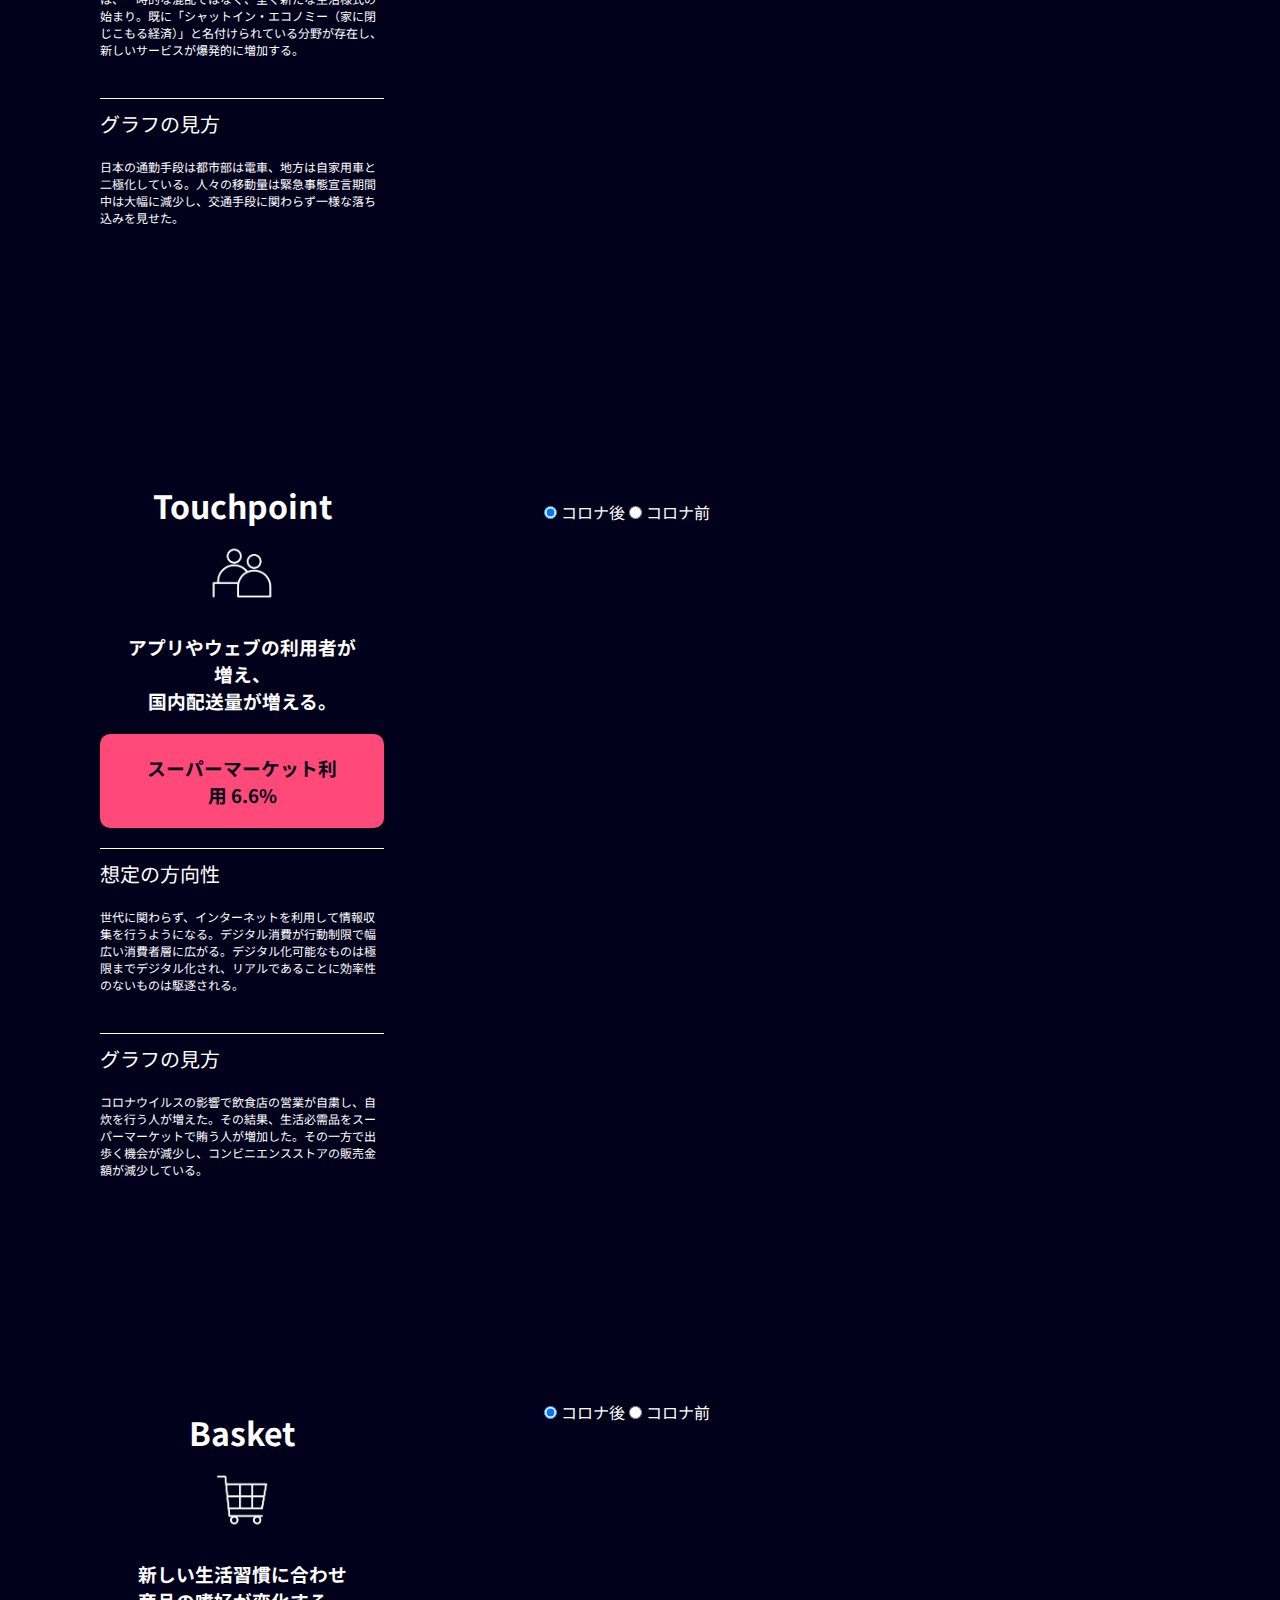
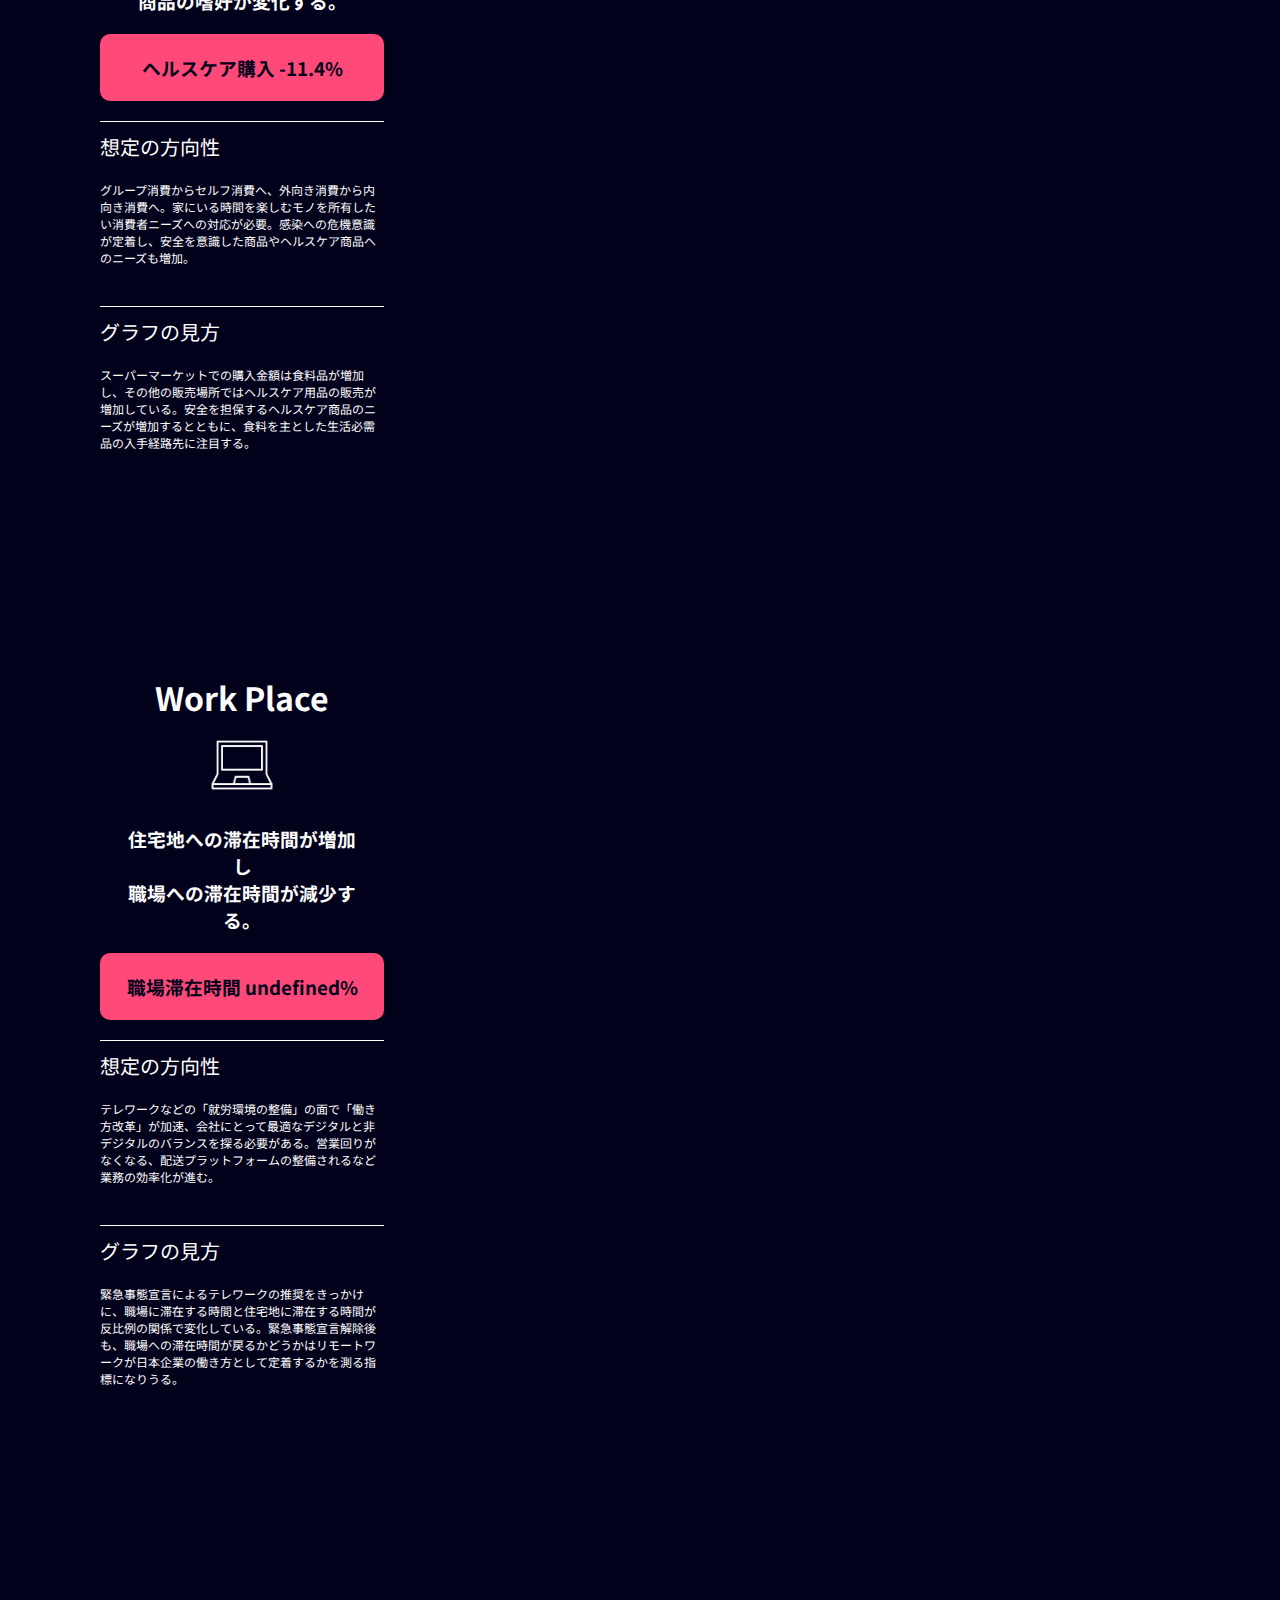
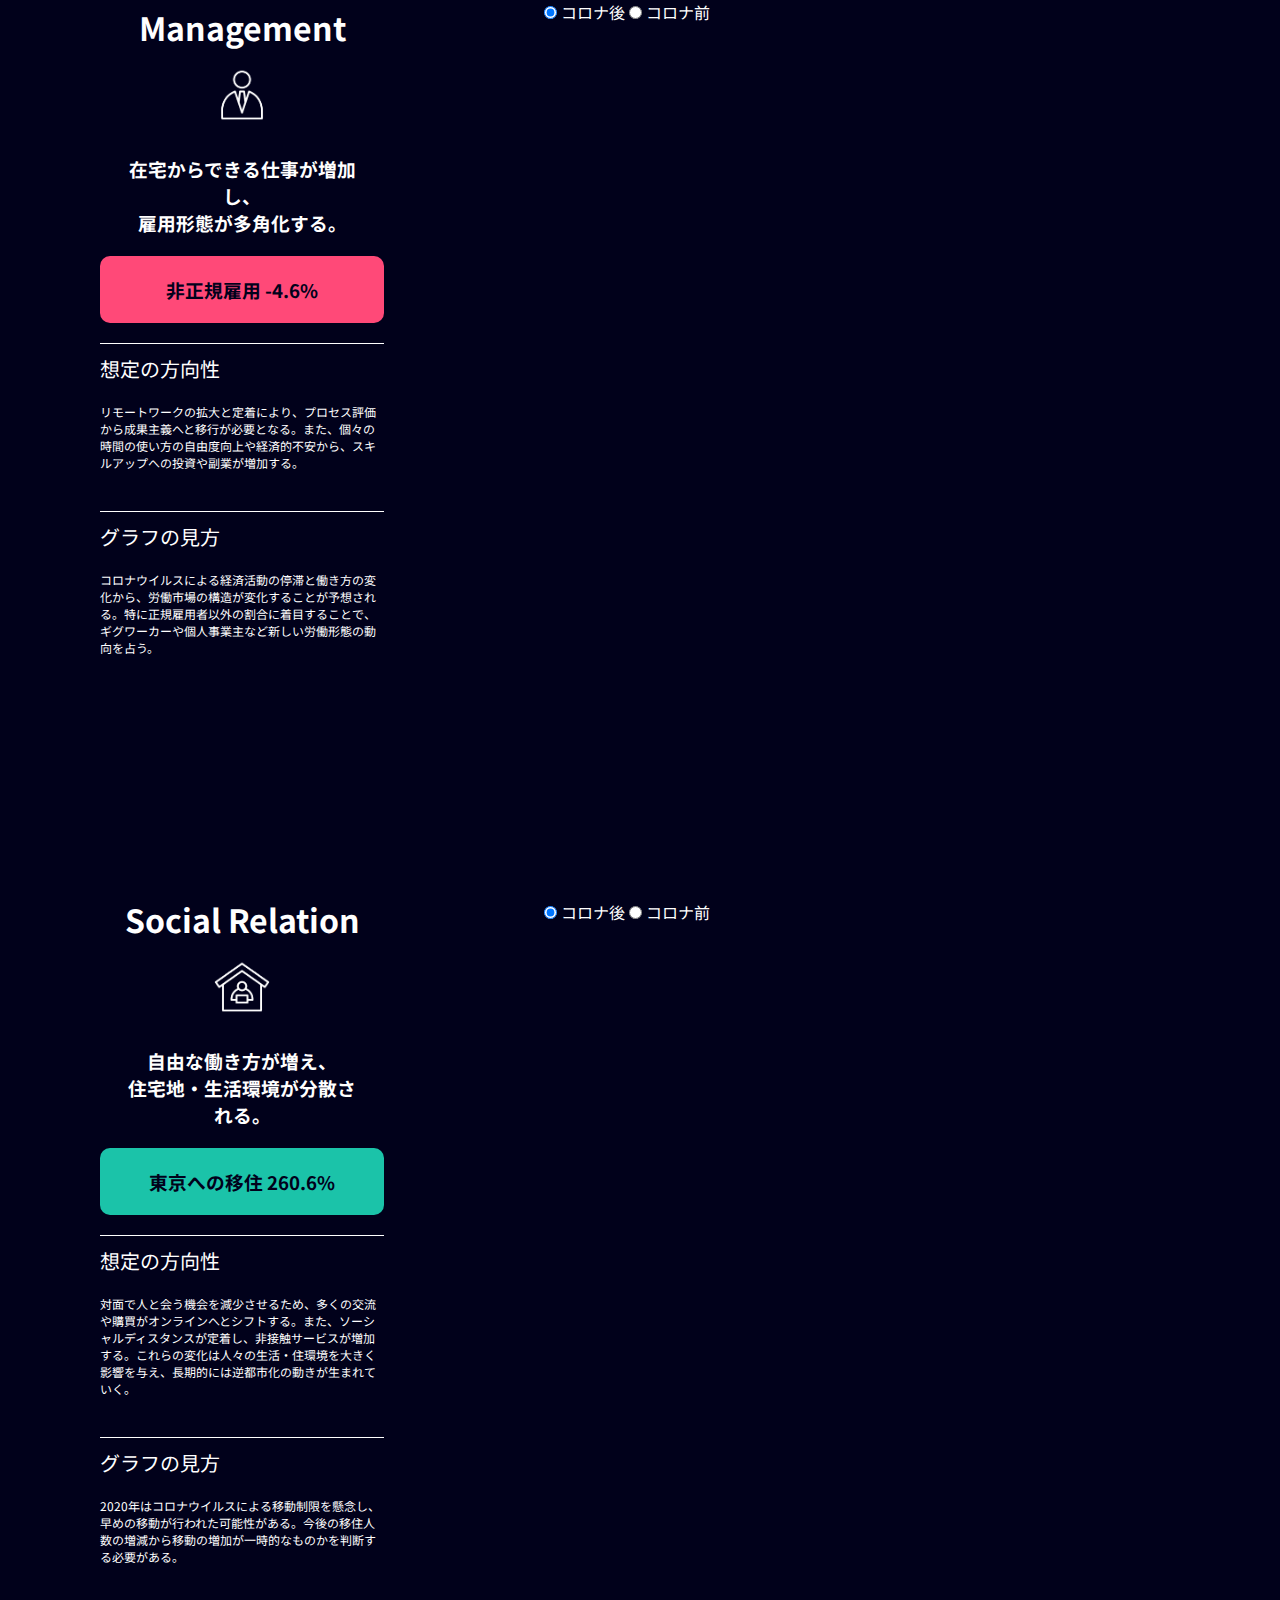
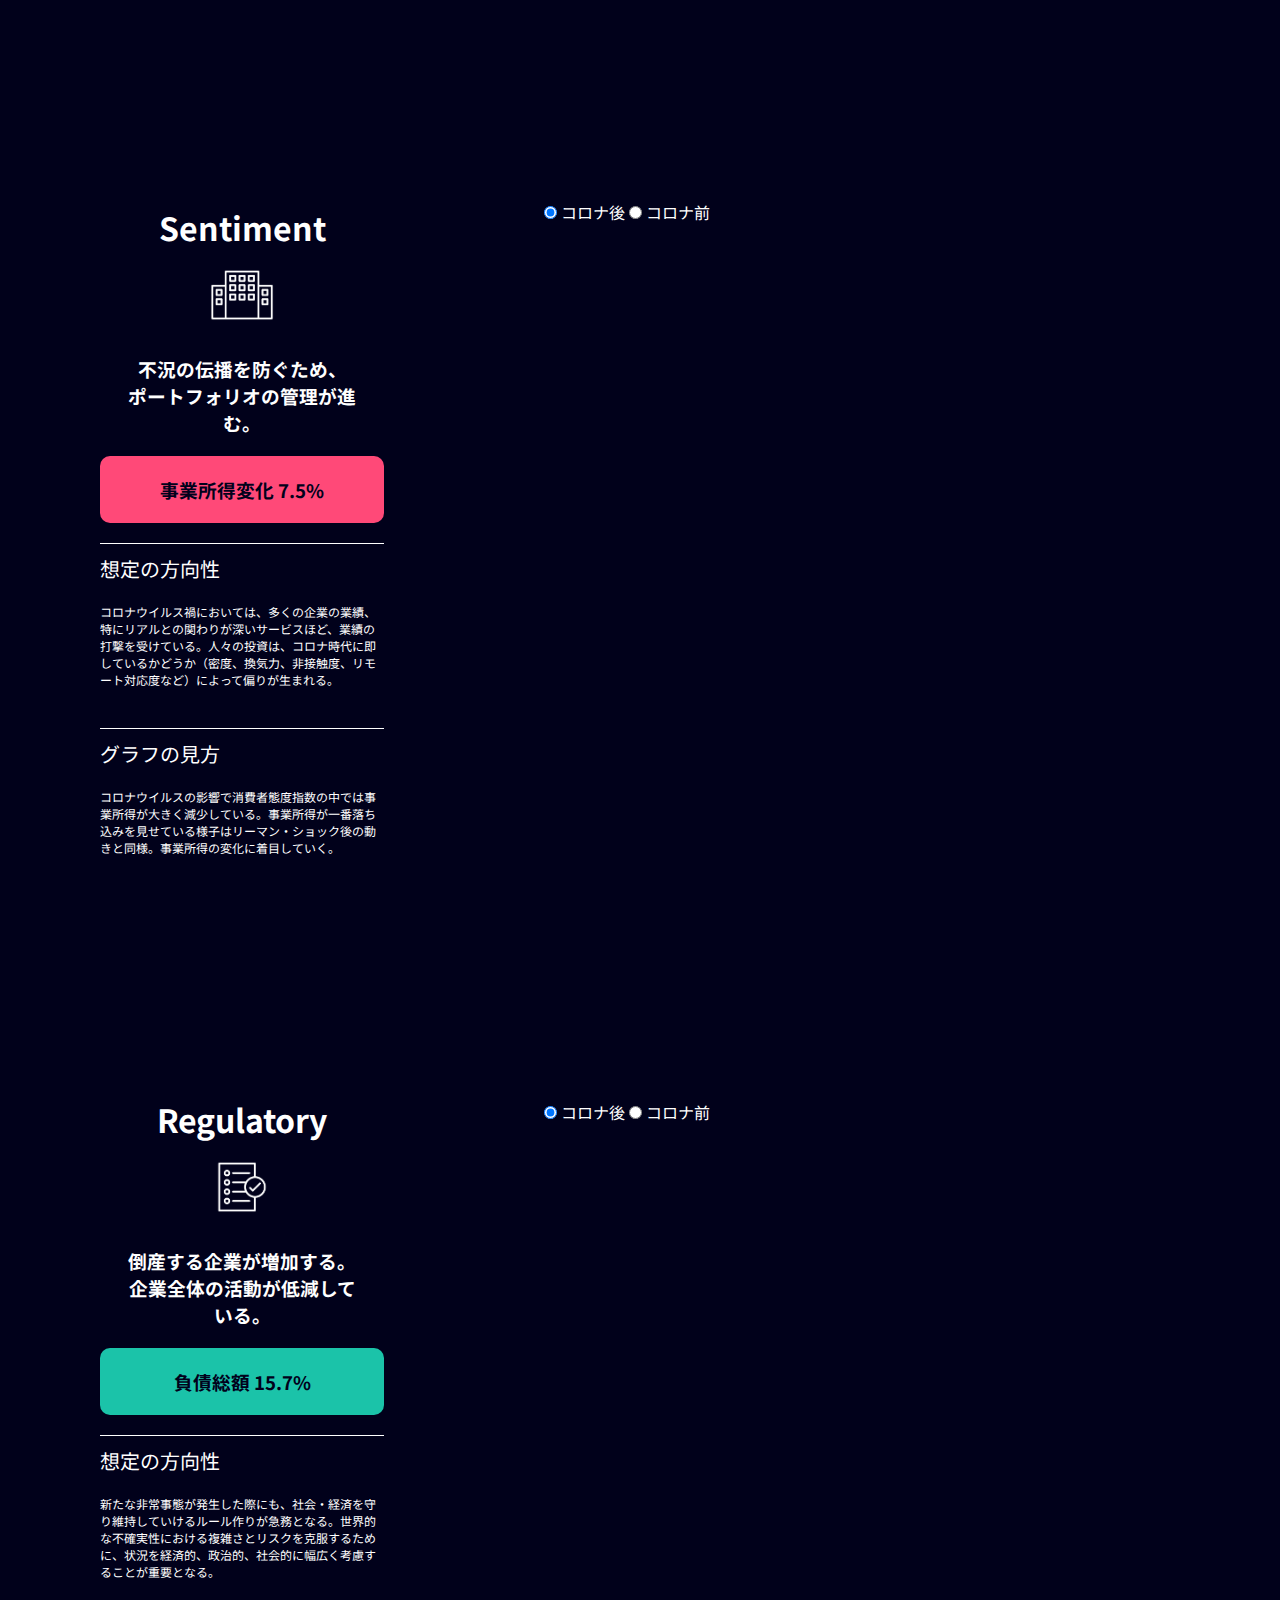
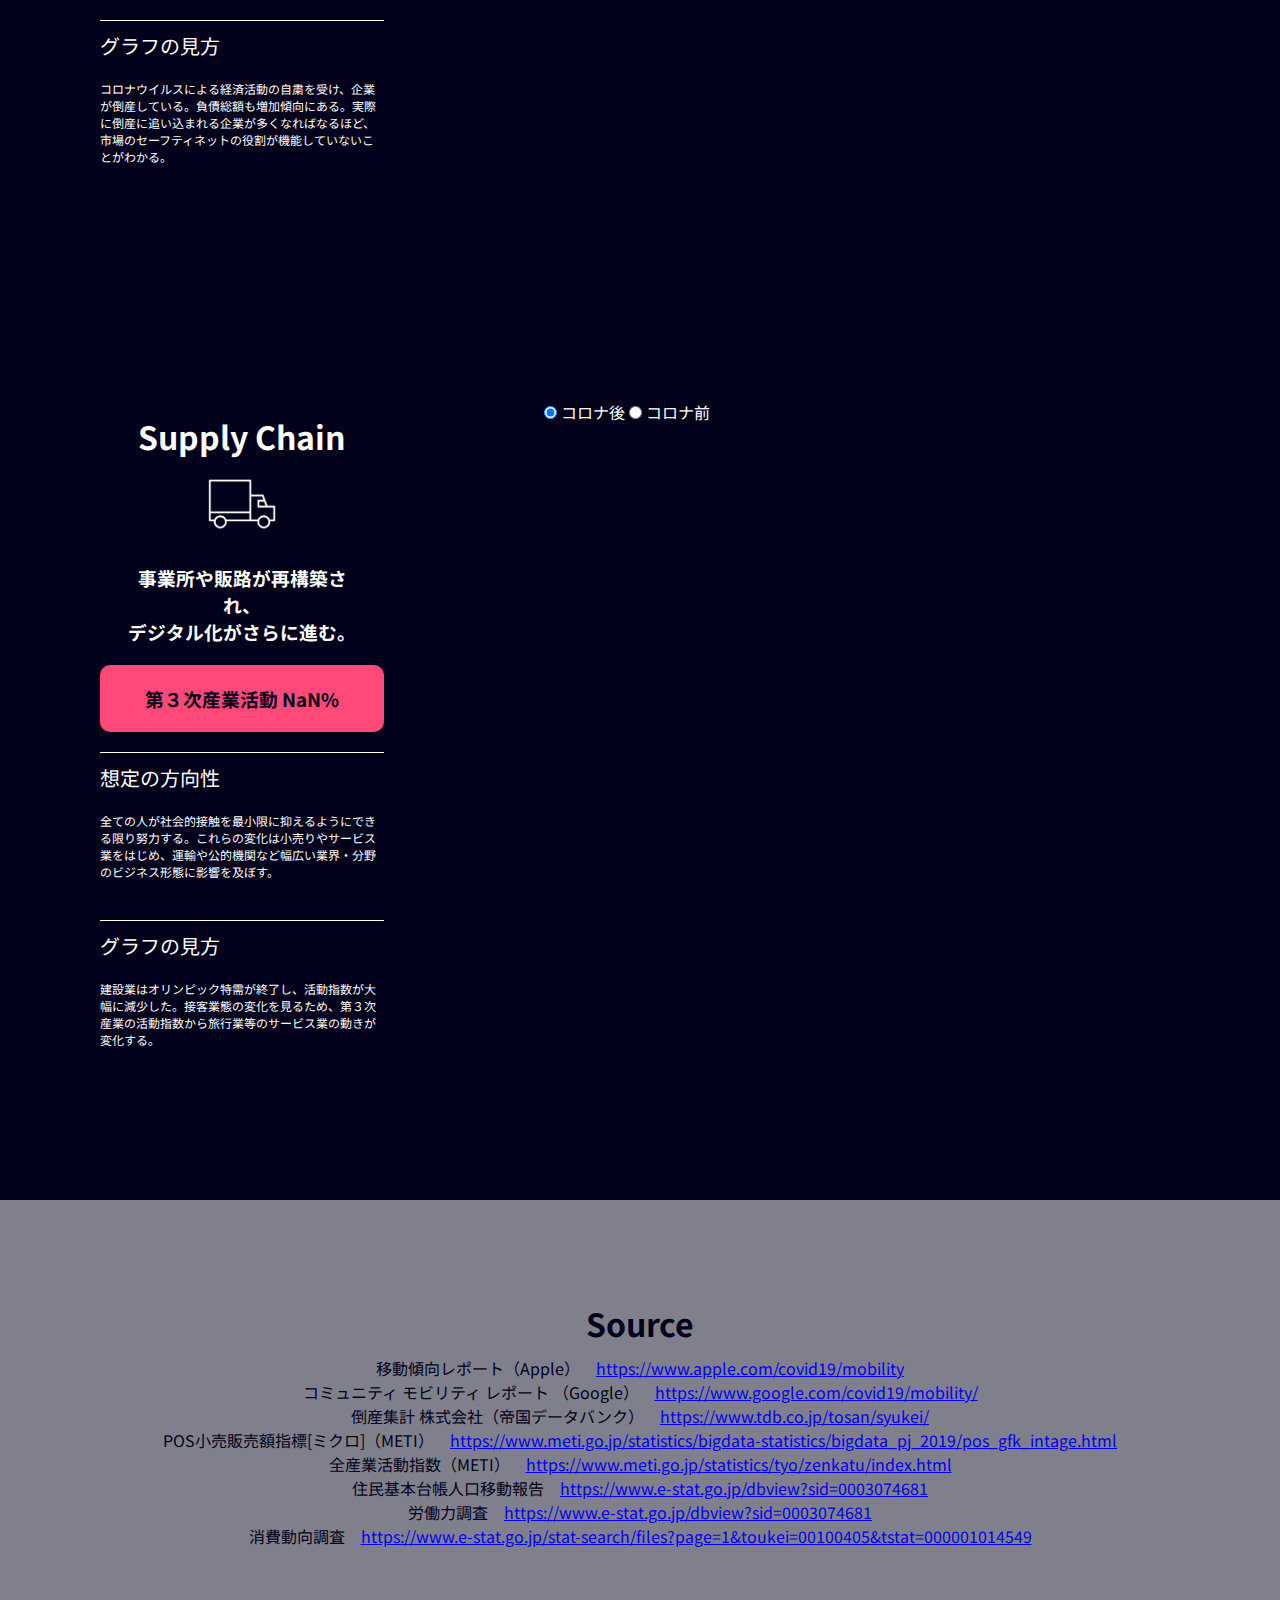
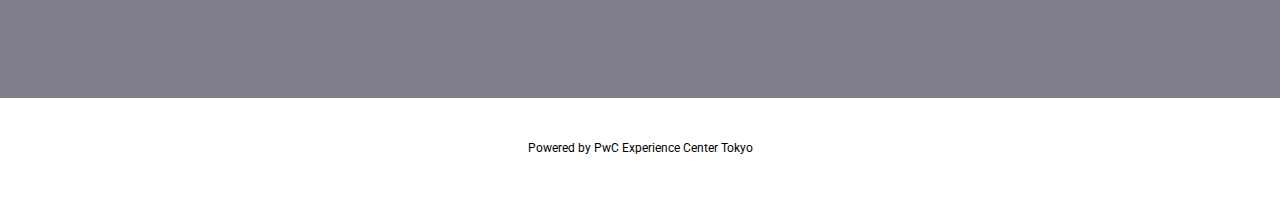
==== commit e159b6cd: "Add files via upload" ====
--- a/index.html
+++ b/index.html
@@ -35,8 +35,6 @@
       このマップは、経済の変化をオープンデータによって可視化し<br>ウイルスと共存した世界のあり方を捕捉するための資料である。</h2>
 
       <p>
-      4/22に行われた新型コロナウイルス感染症対策専門家会議での協議を基に、<br>人と人との接触を8割減らす目標が政府によって掲げられました。<br><br>
-
       コロナウイルスの拡散防止を目的に国民への行動指標として、<br>人々の生活環境を可視化するためのデータ活用の取り組みが行われ、<br>
       個人を特定しない範囲でのデータが開示されました。
       <br><br>
@@ -44,6 +42,10 @@
       また、政府からの自粛要請を受け人々の動きが制限され、<br>
       その結果として経済に大きな影響がもたらされました。<br>
       経済的な被害はリーマンショック以上ともされ、産業構造自体を変革する動きが高まっています。<br><br>
+
+      このサイトでは、消費者・労働者・企業それぞれに対して<br>
+      影響を与える指標の変化率をマッピングし一覧化したものです。<br><br>
+
 
       ここで取り扱う人の移動データ、人々の生産・消費を主とした経済活動のデータは、<br>「新たな生活様式」が根付いた変革後のビジネスにおいても重要な行動指標になりえます。
       </p>
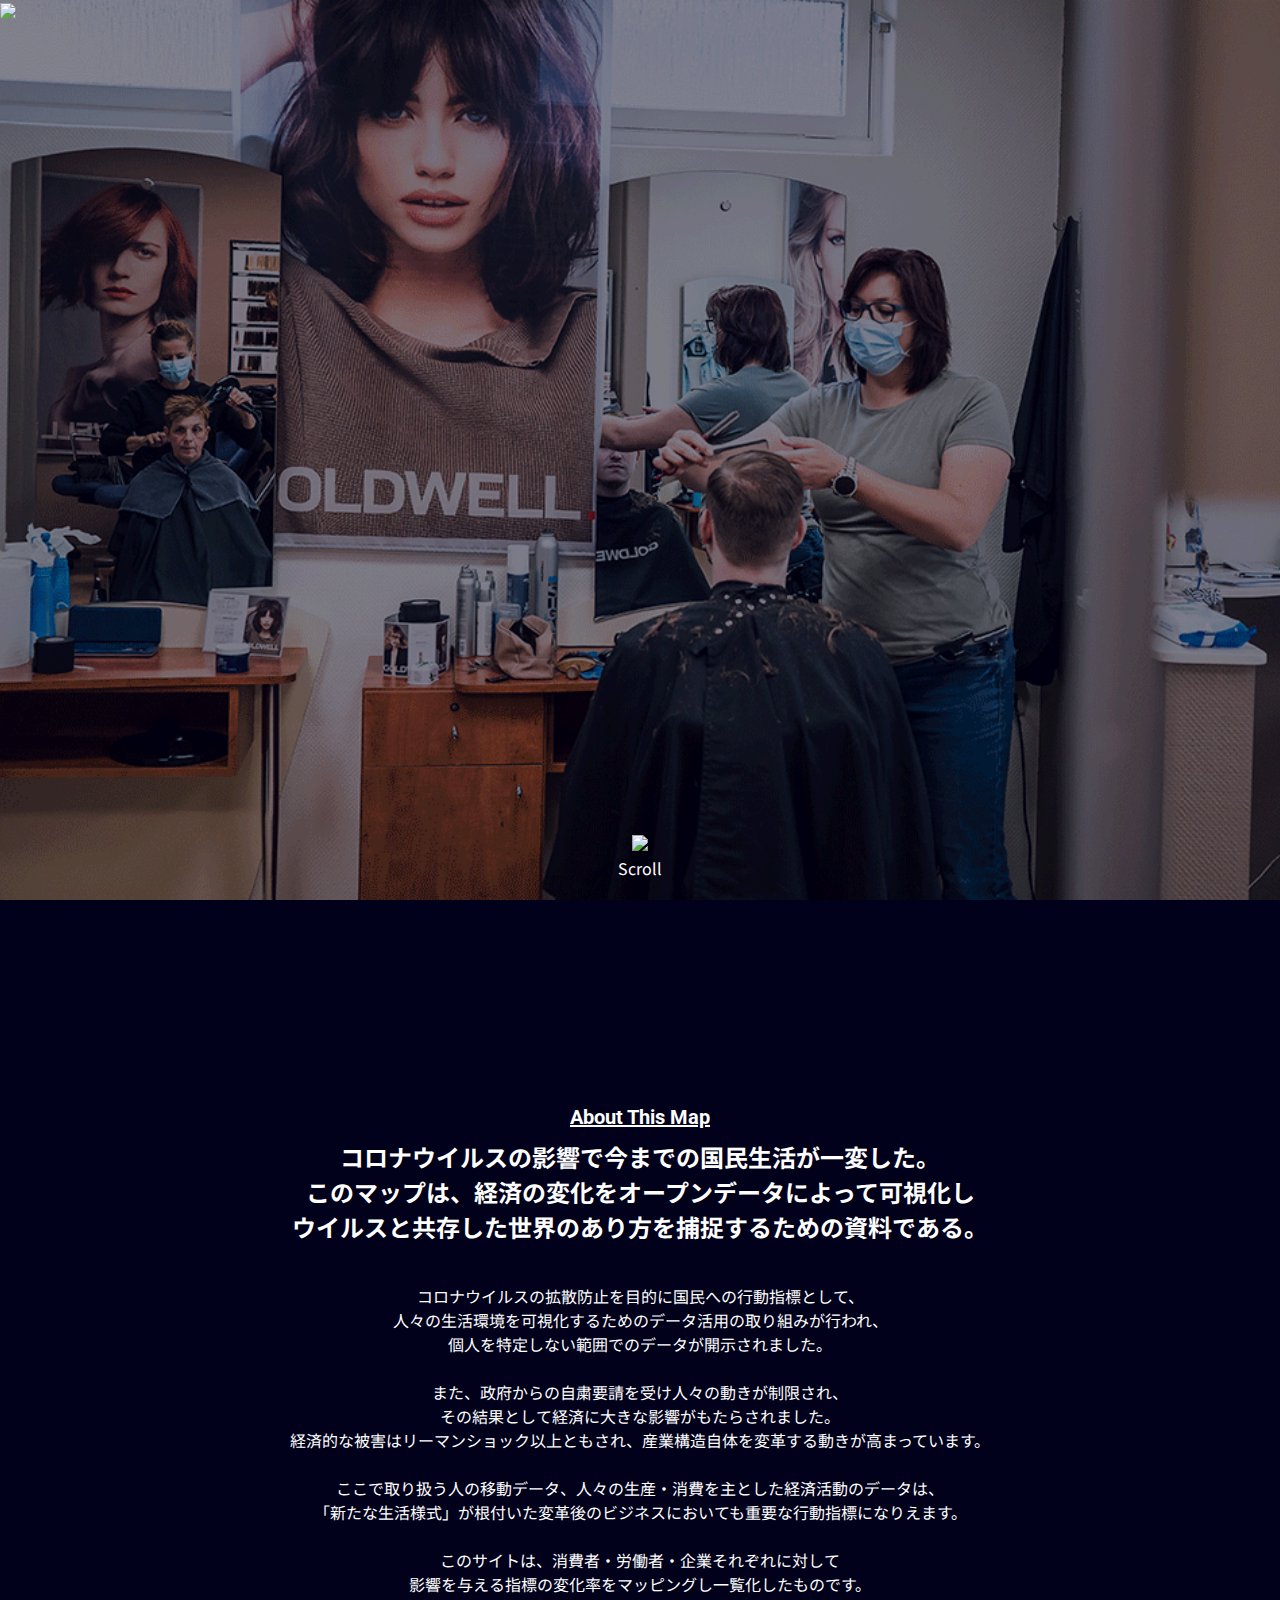
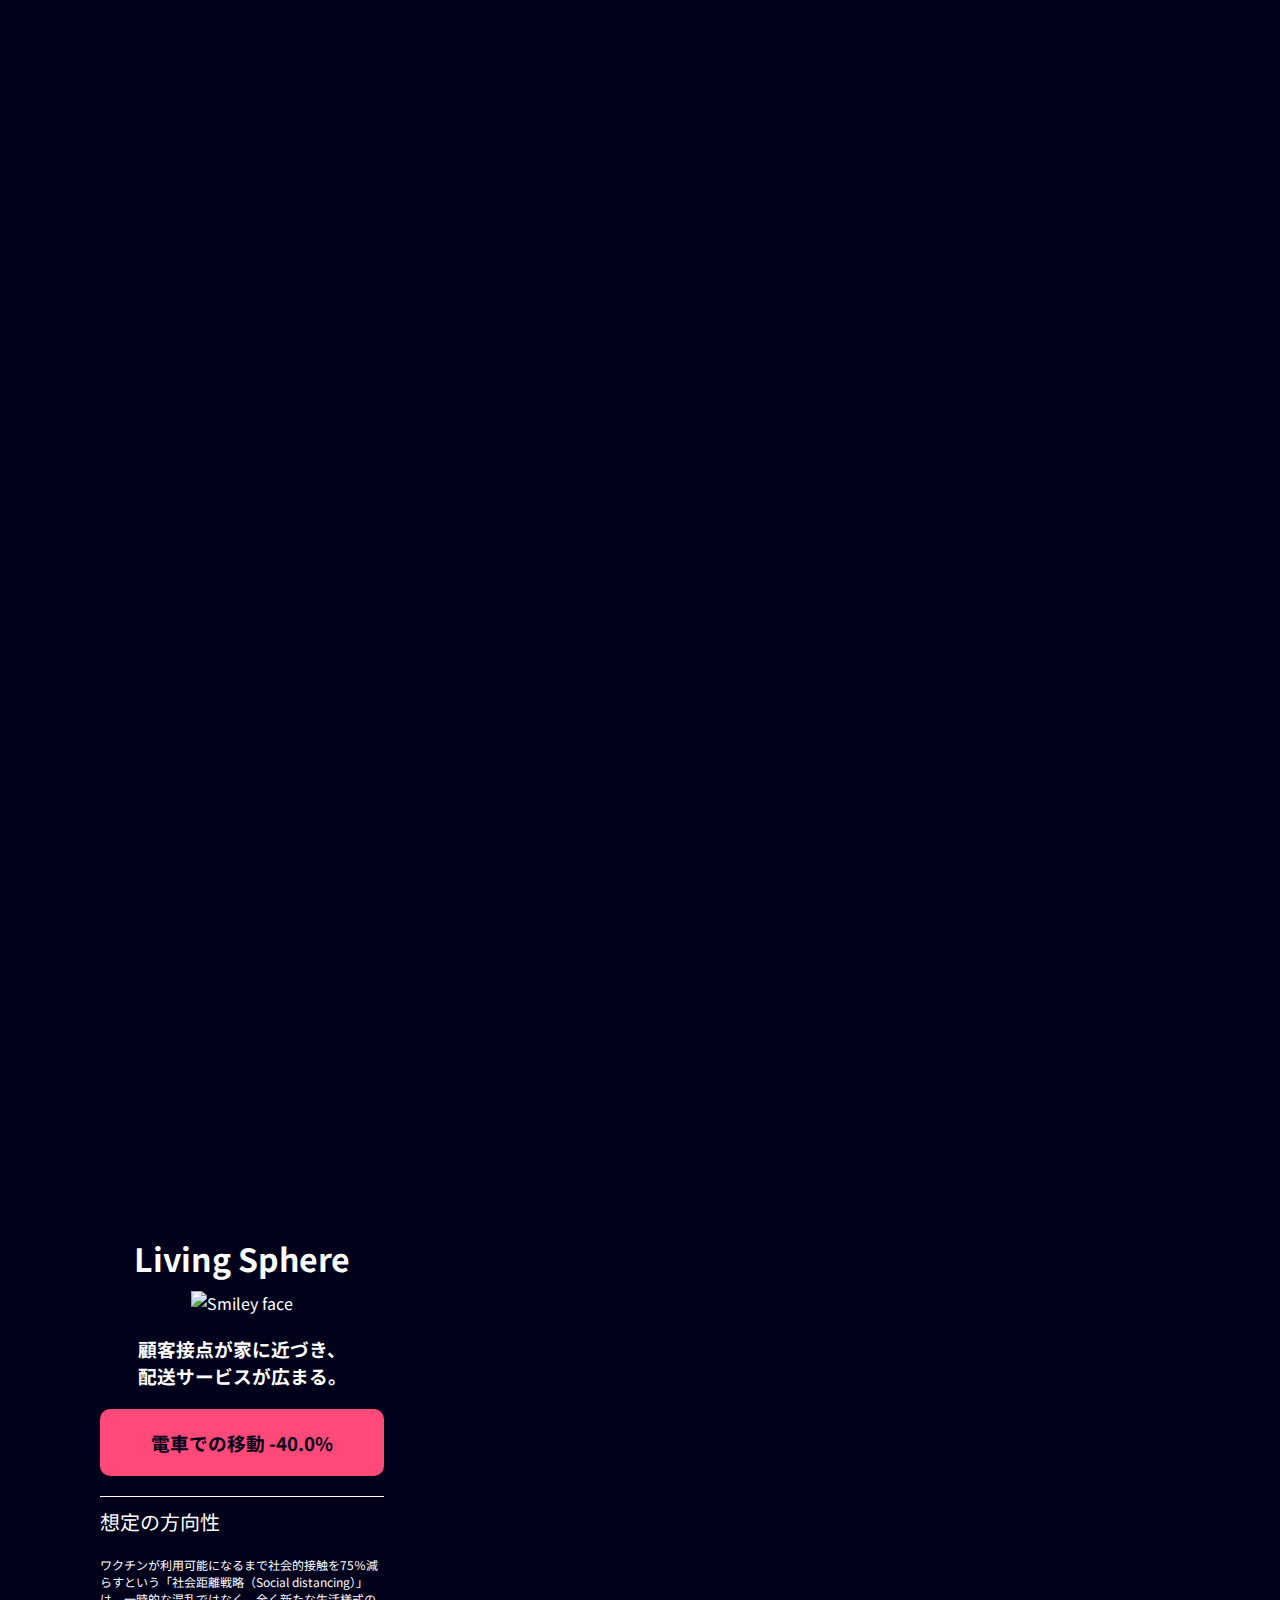
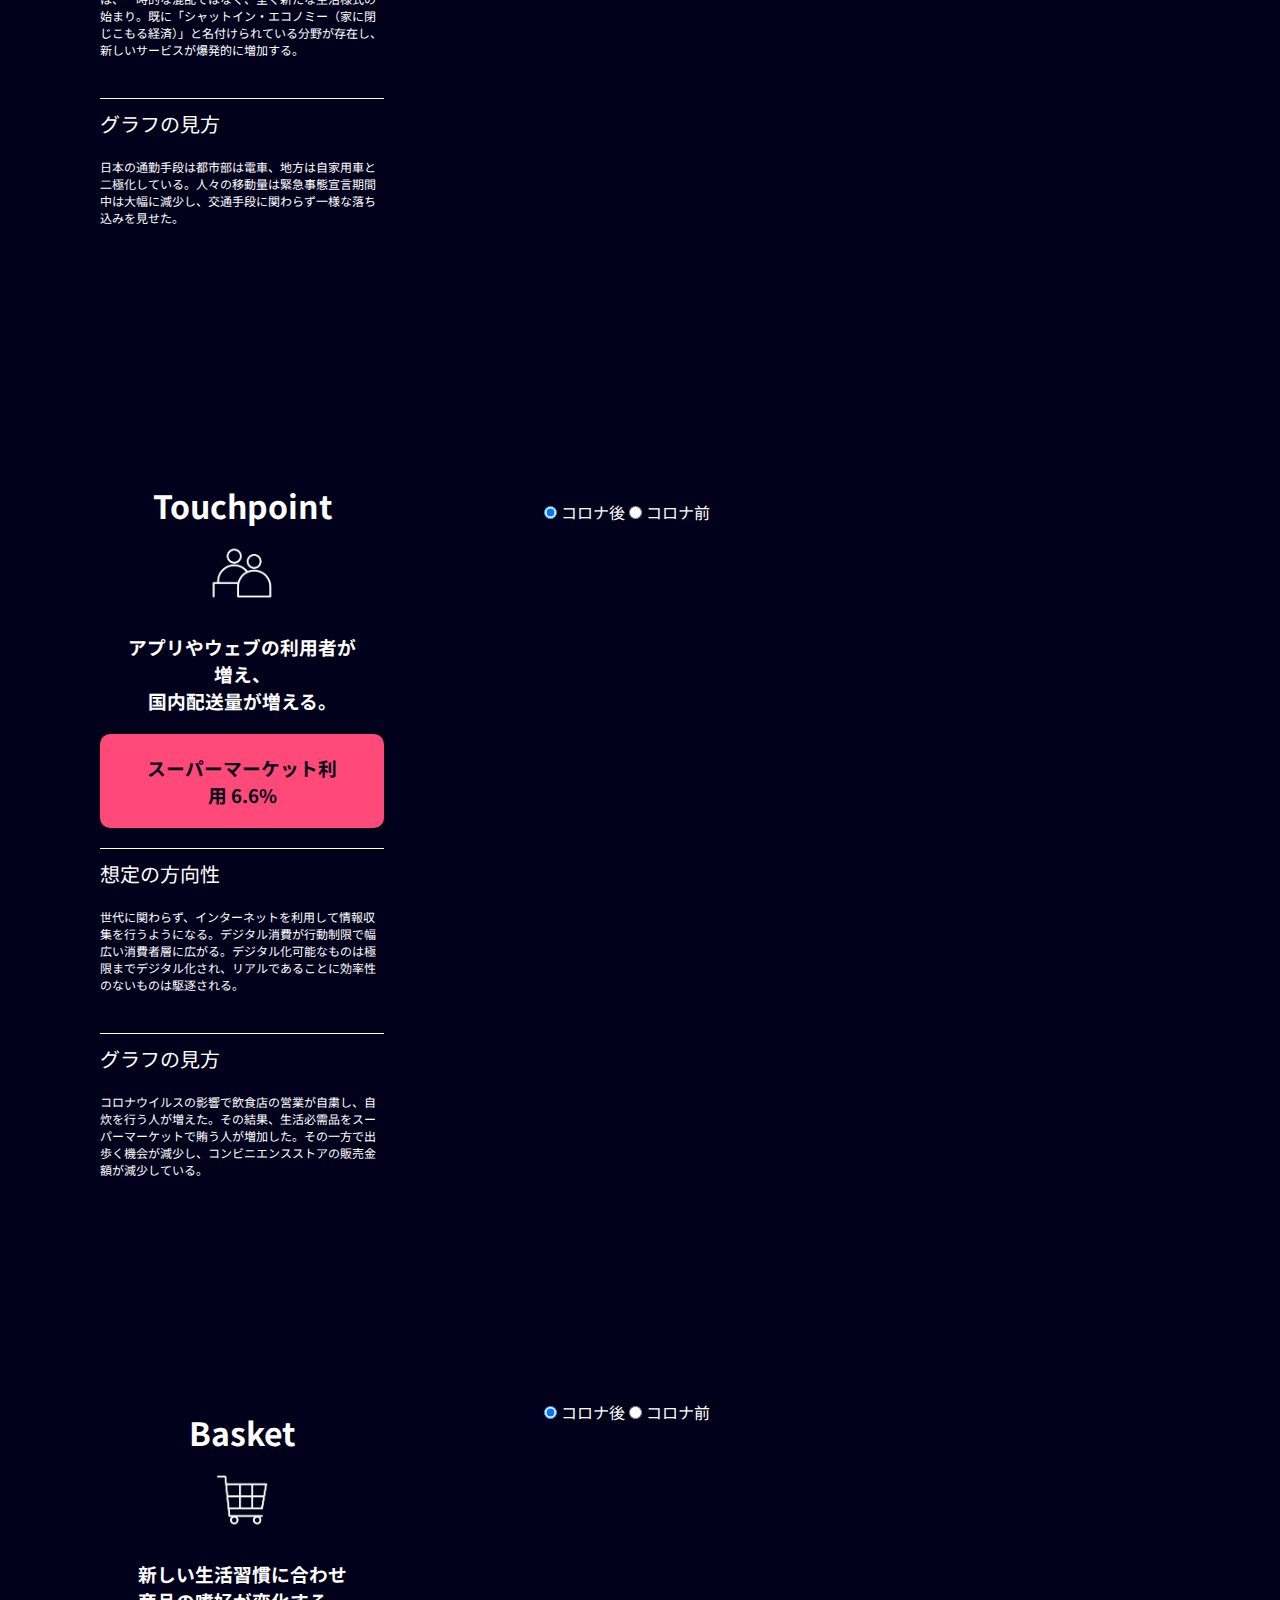
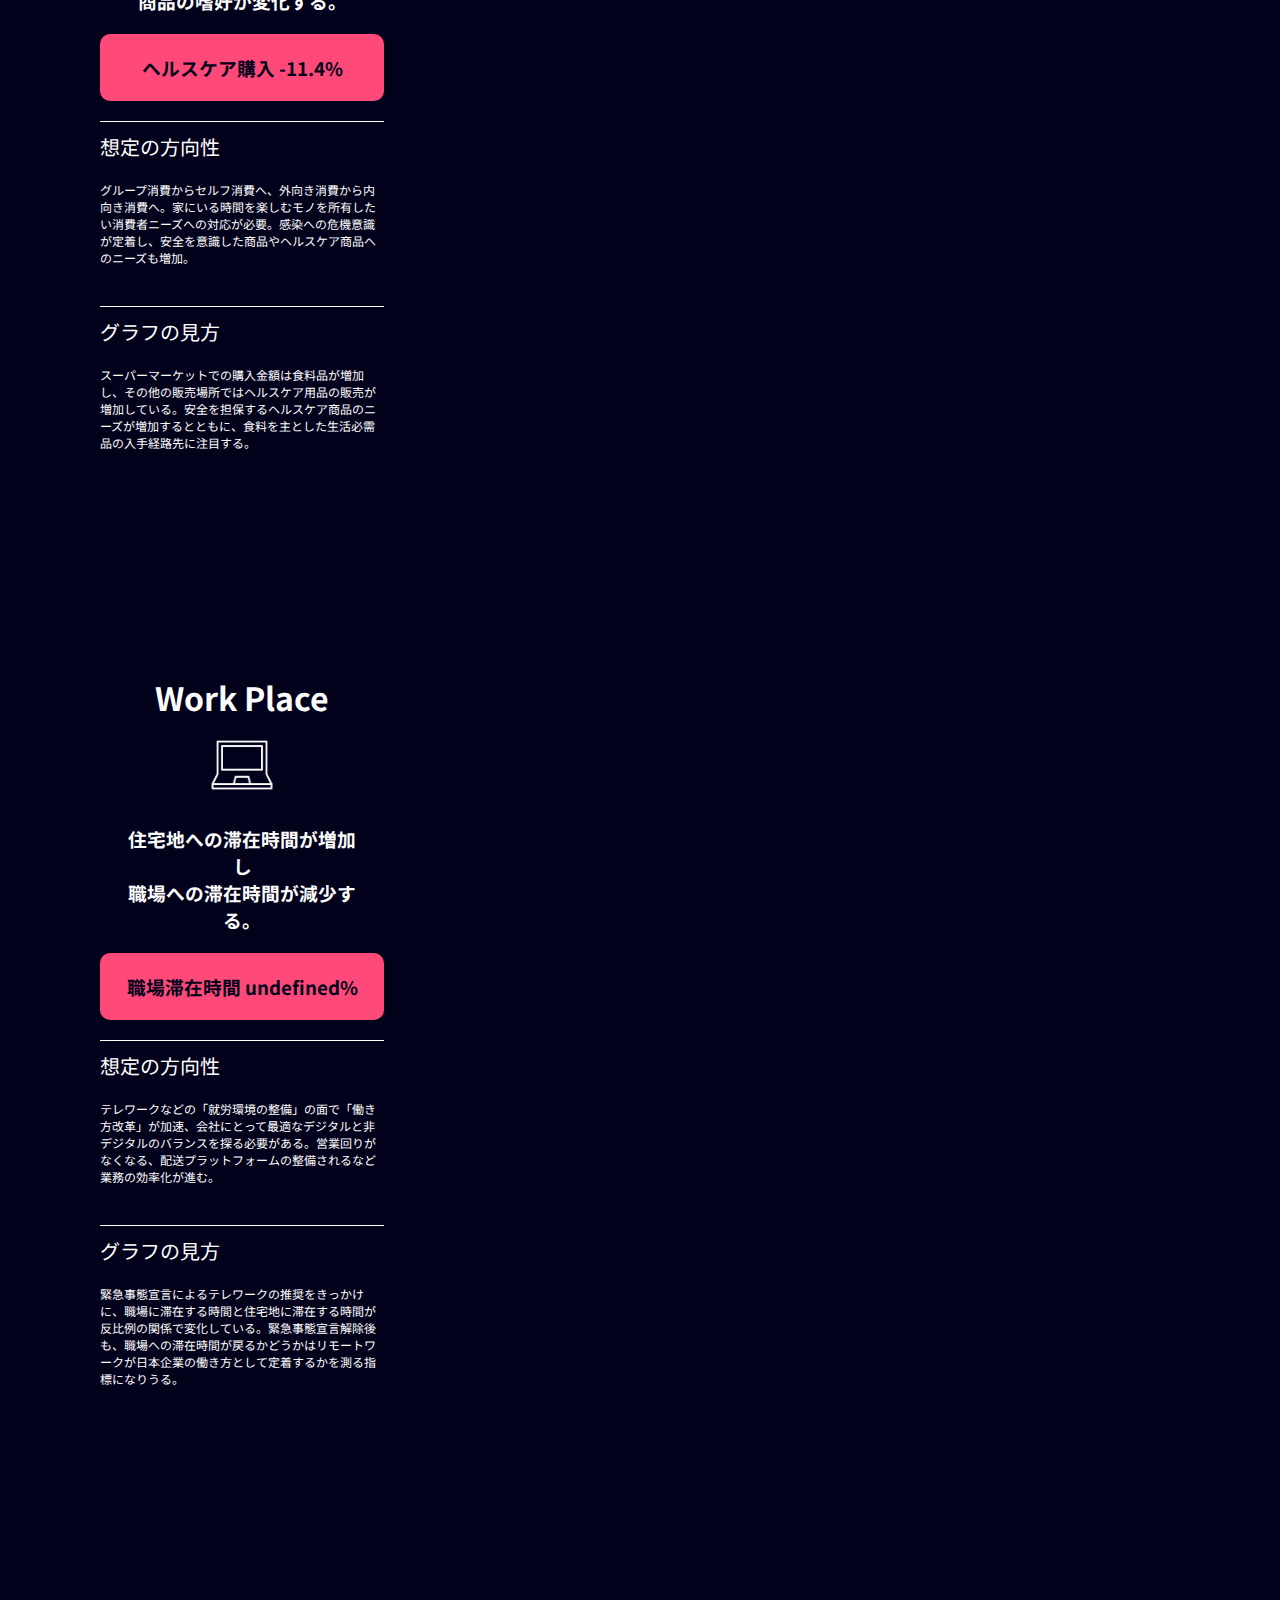
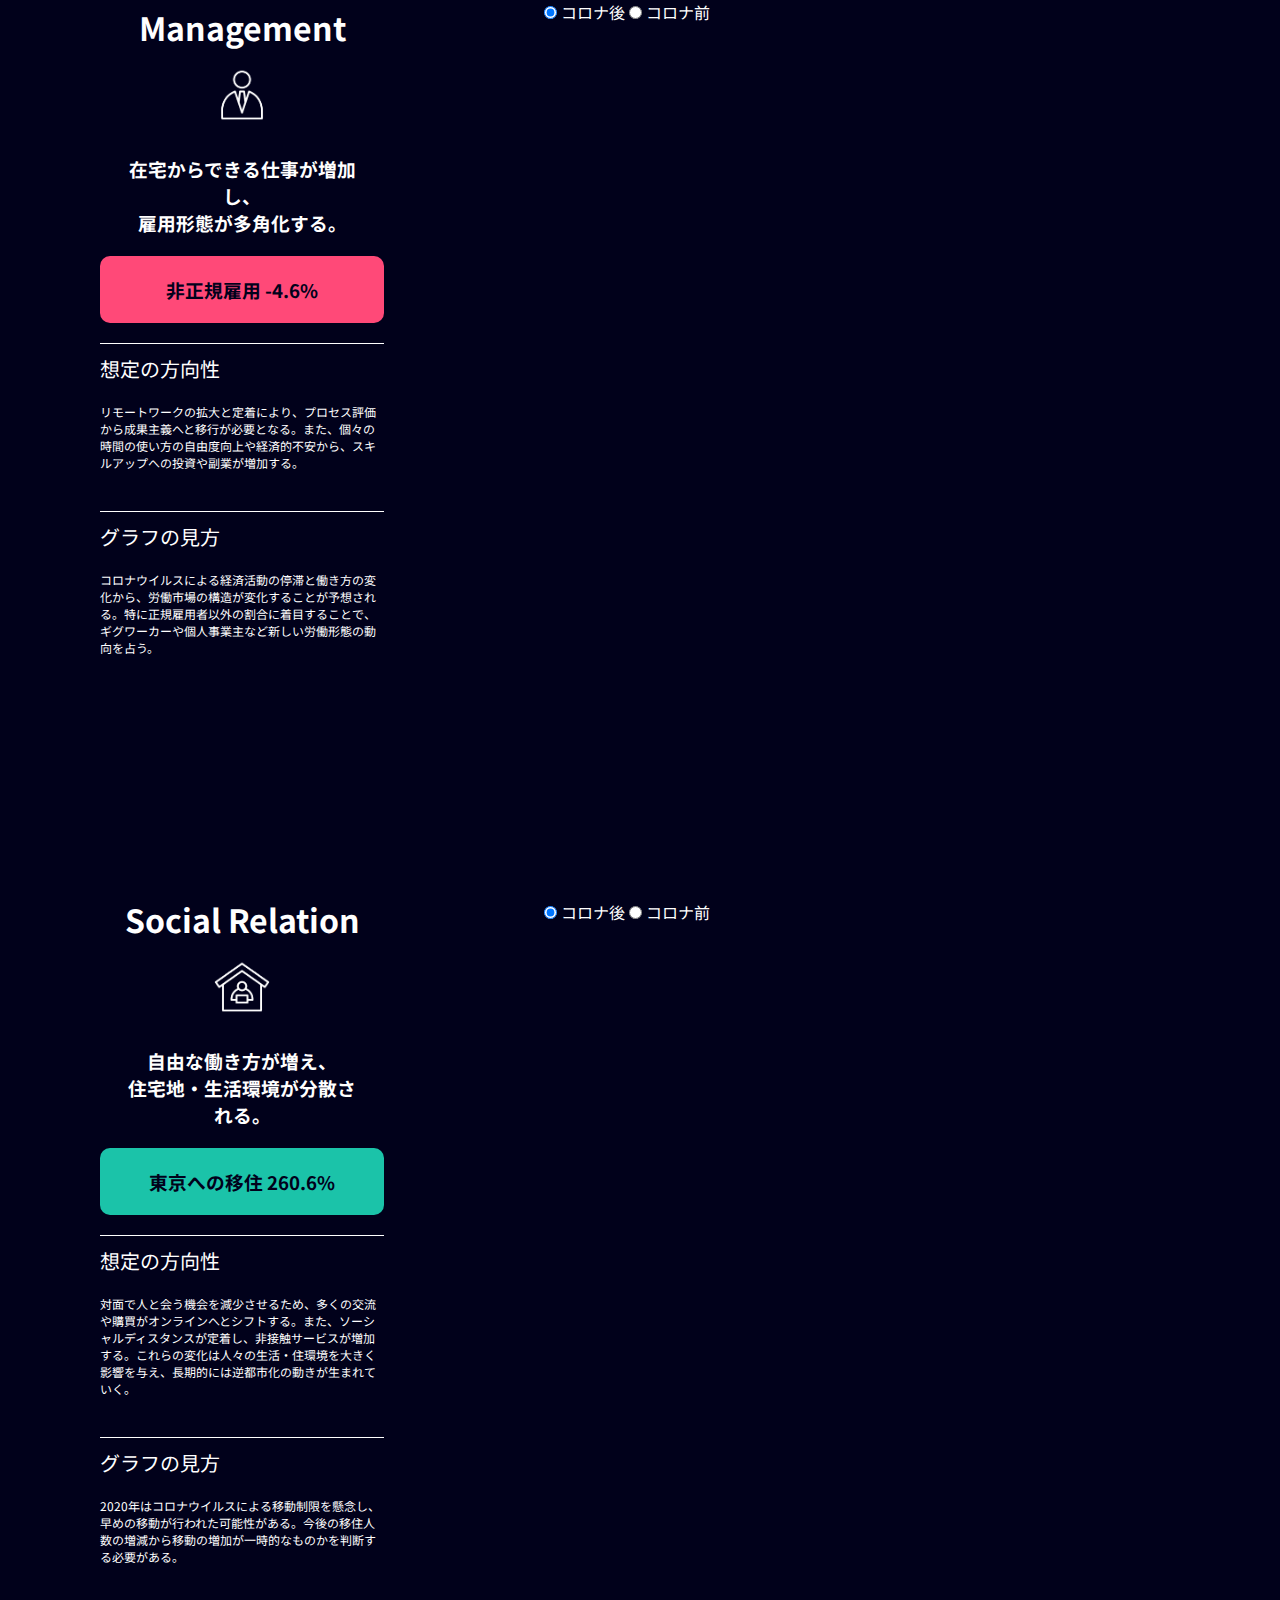
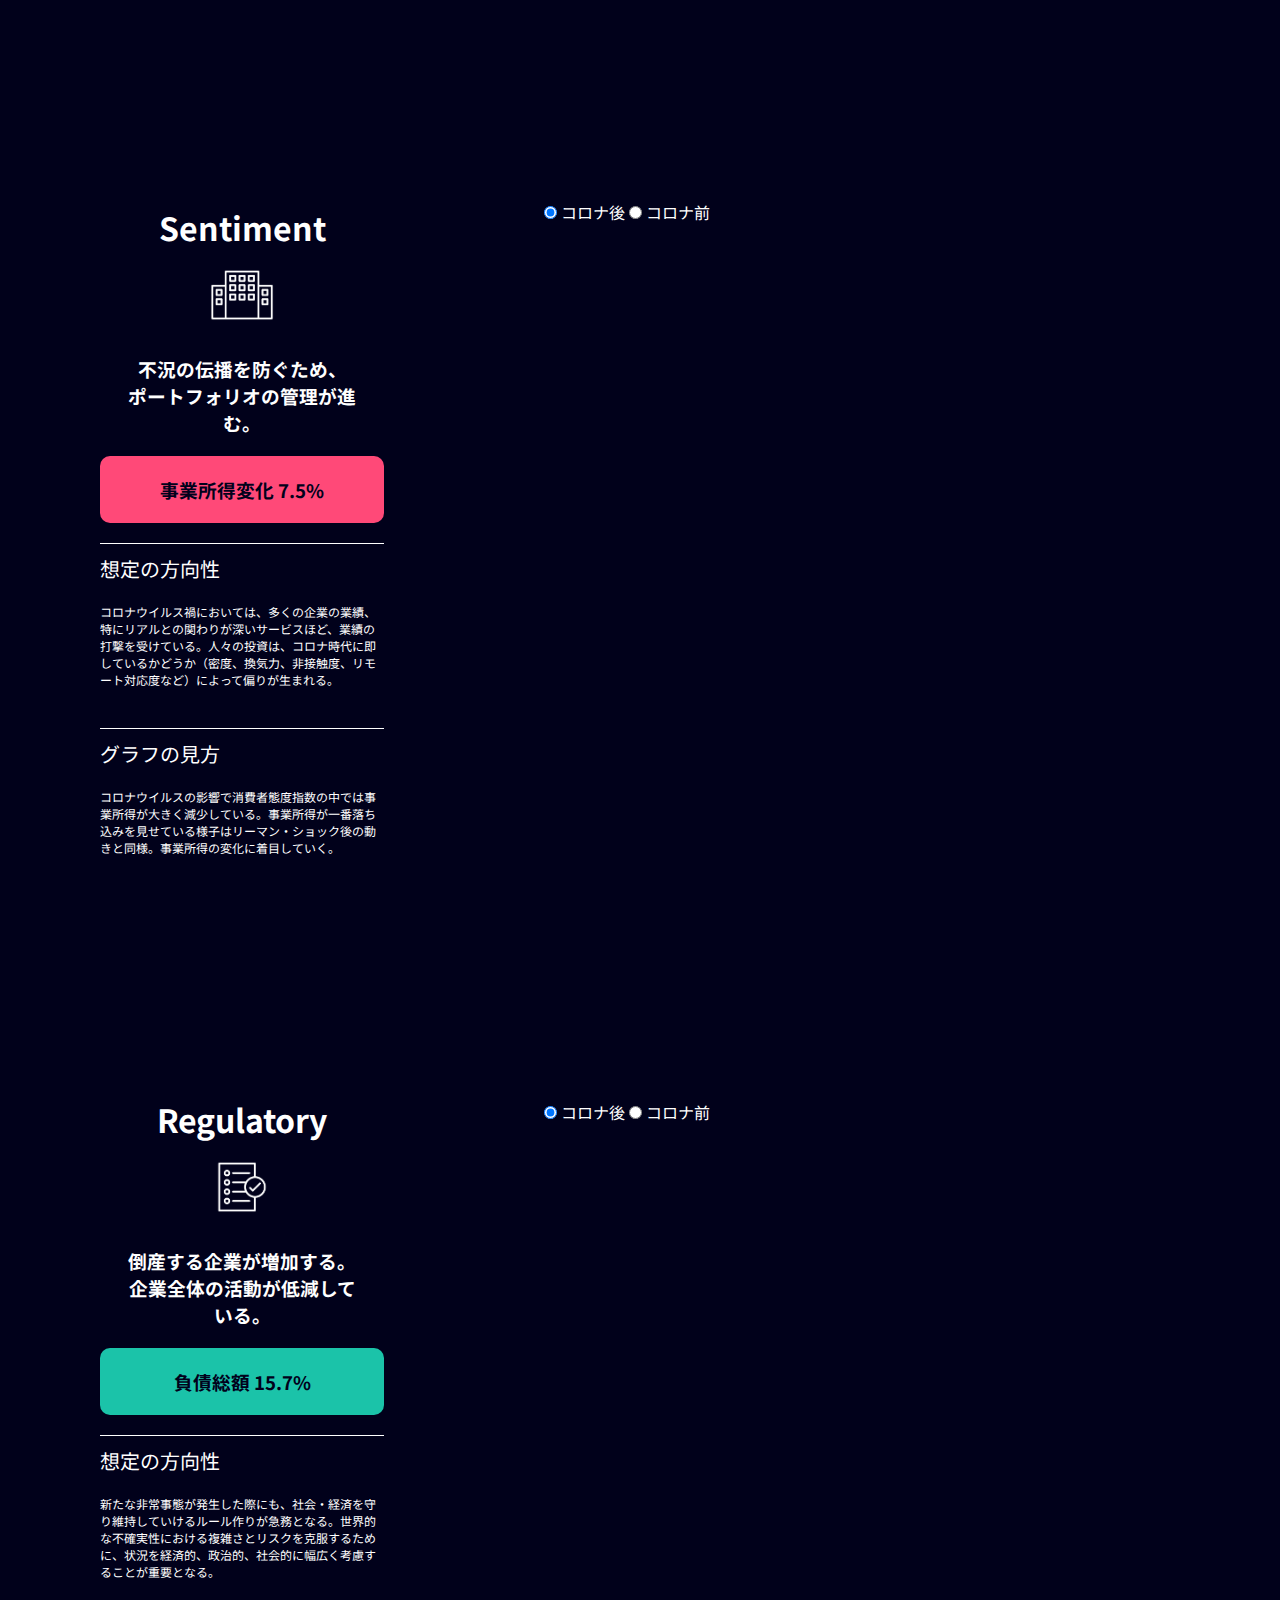
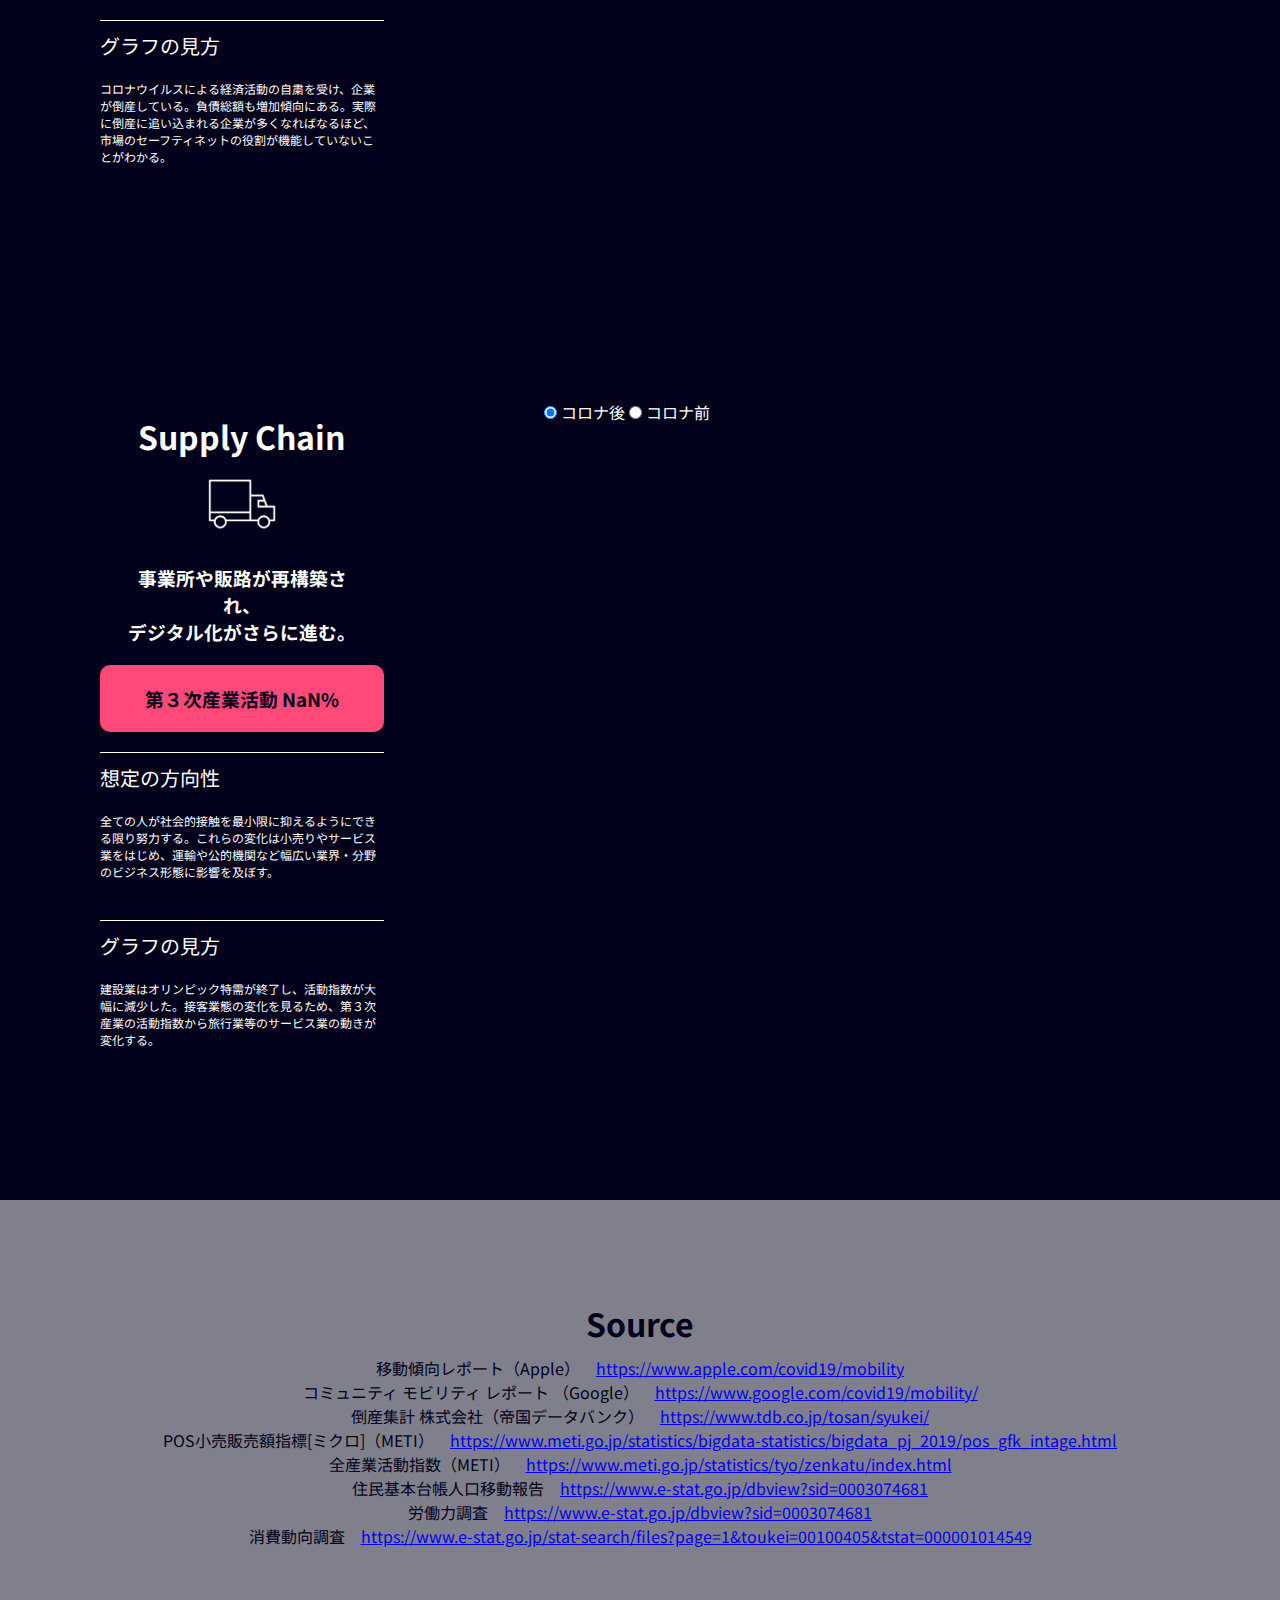
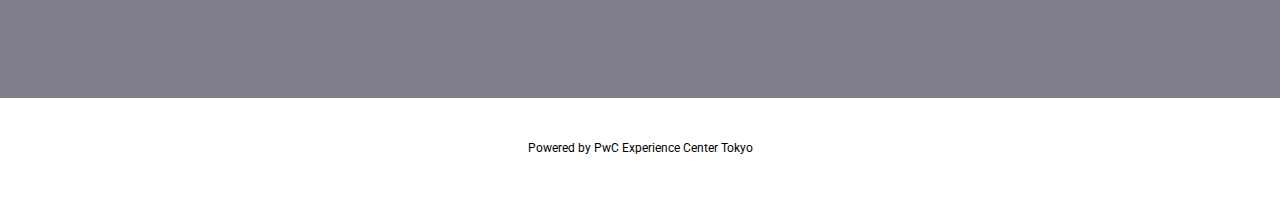
==== commit 1550cf55: "Add files via upload" ====
--- a/index.html
+++ b/index.html
@@ -43,11 +43,10 @@
       その結果として経済に大きな影響がもたらされました。<br>
       経済的な被害はリーマンショック以上ともされ、産業構造自体を変革する動きが高まっています。<br><br>
 
-      このサイトでは、消費者・労働者・企業それぞれに対して<br>
-      影響を与える指標の変化率をマッピングし一覧化したものです。<br><br>
-
-
-      ここで取り扱う人の移動データ、人々の生産・消費を主とした経済活動のデータは、<br>「新たな生活様式」が根付いた変革後のビジネスにおいても重要な行動指標になりえます。
+      ここで取り扱う人の移動データ、人々の生産・消費を主とした経済活動のデータは、<br>「新たな生活様式」が根付いた変革後のビジネスにおいても重要な行動指標になりえます。<br><br>
+
+      このサイトは、消費者・労働者・企業それぞれに対して<br>
+      影響を与える指標の変化率をマッピングし一覧化したものです。
       </p>
     </div>
   </div> 
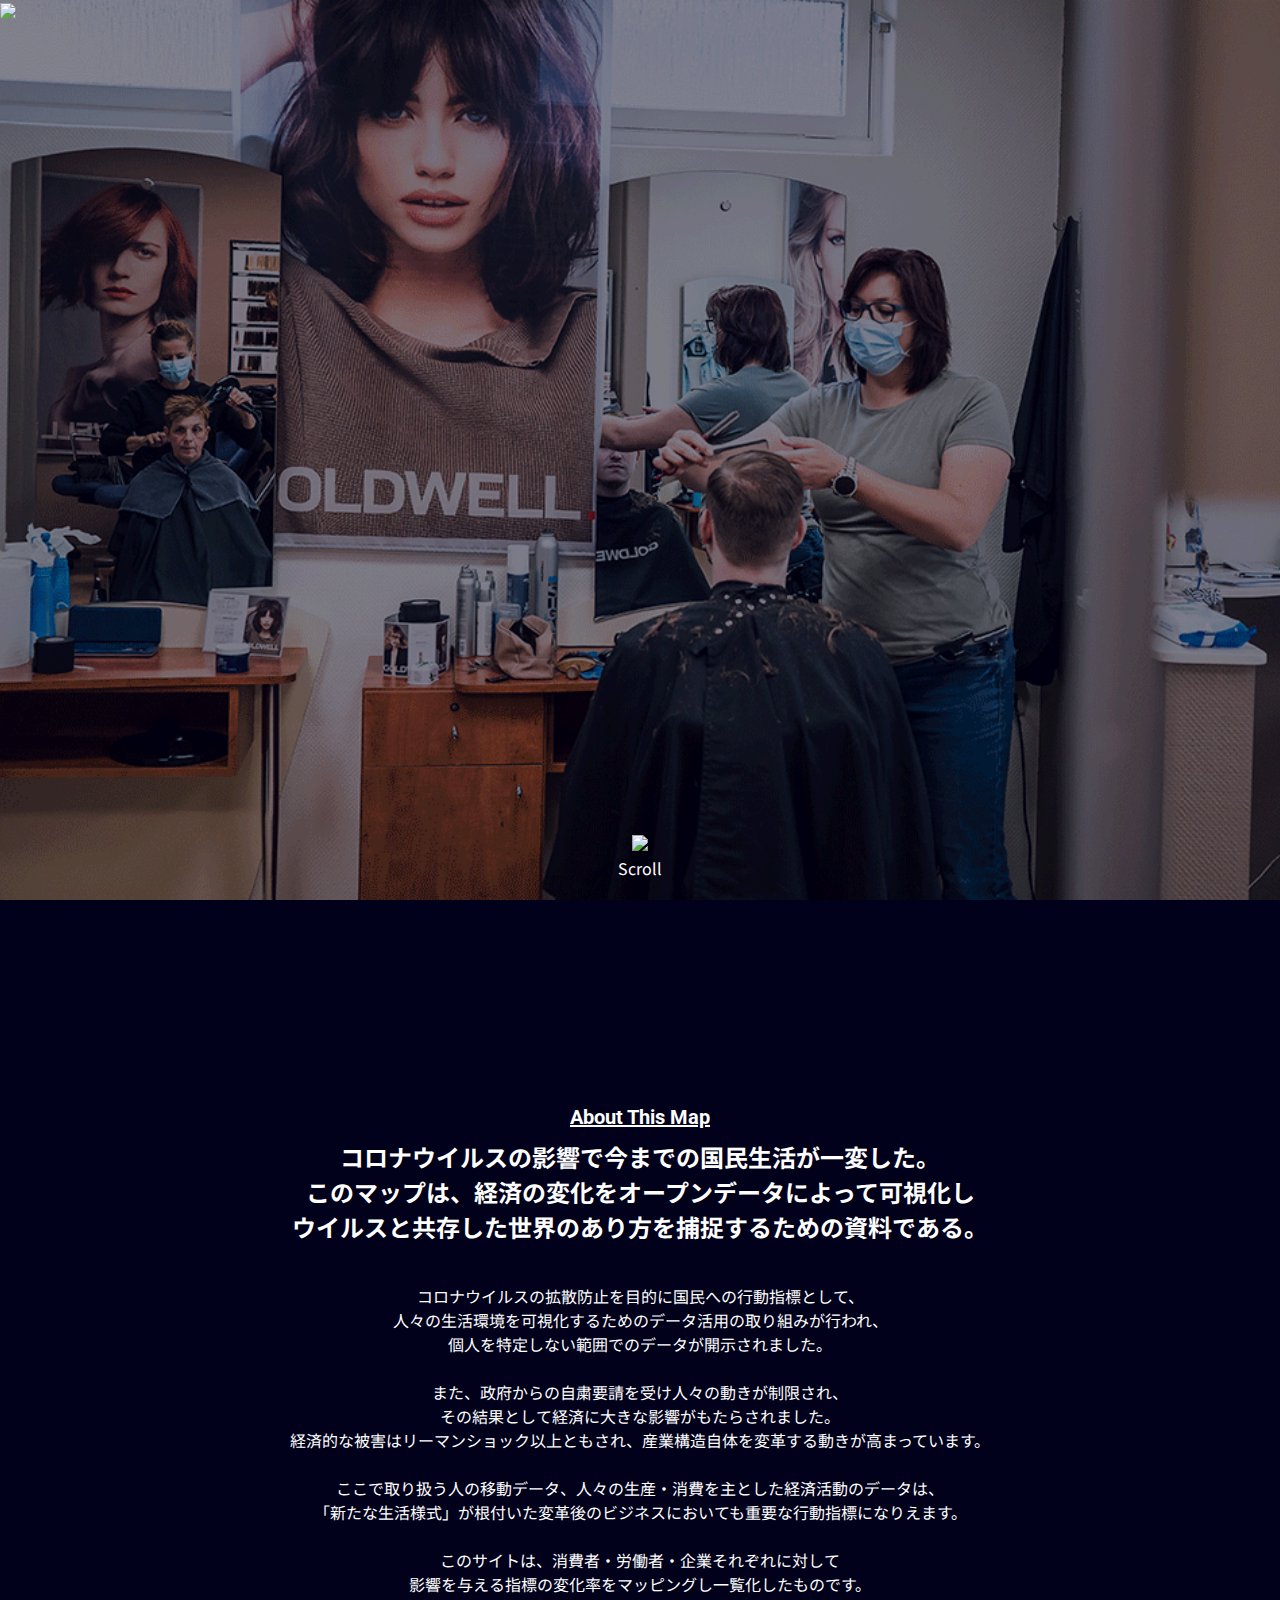
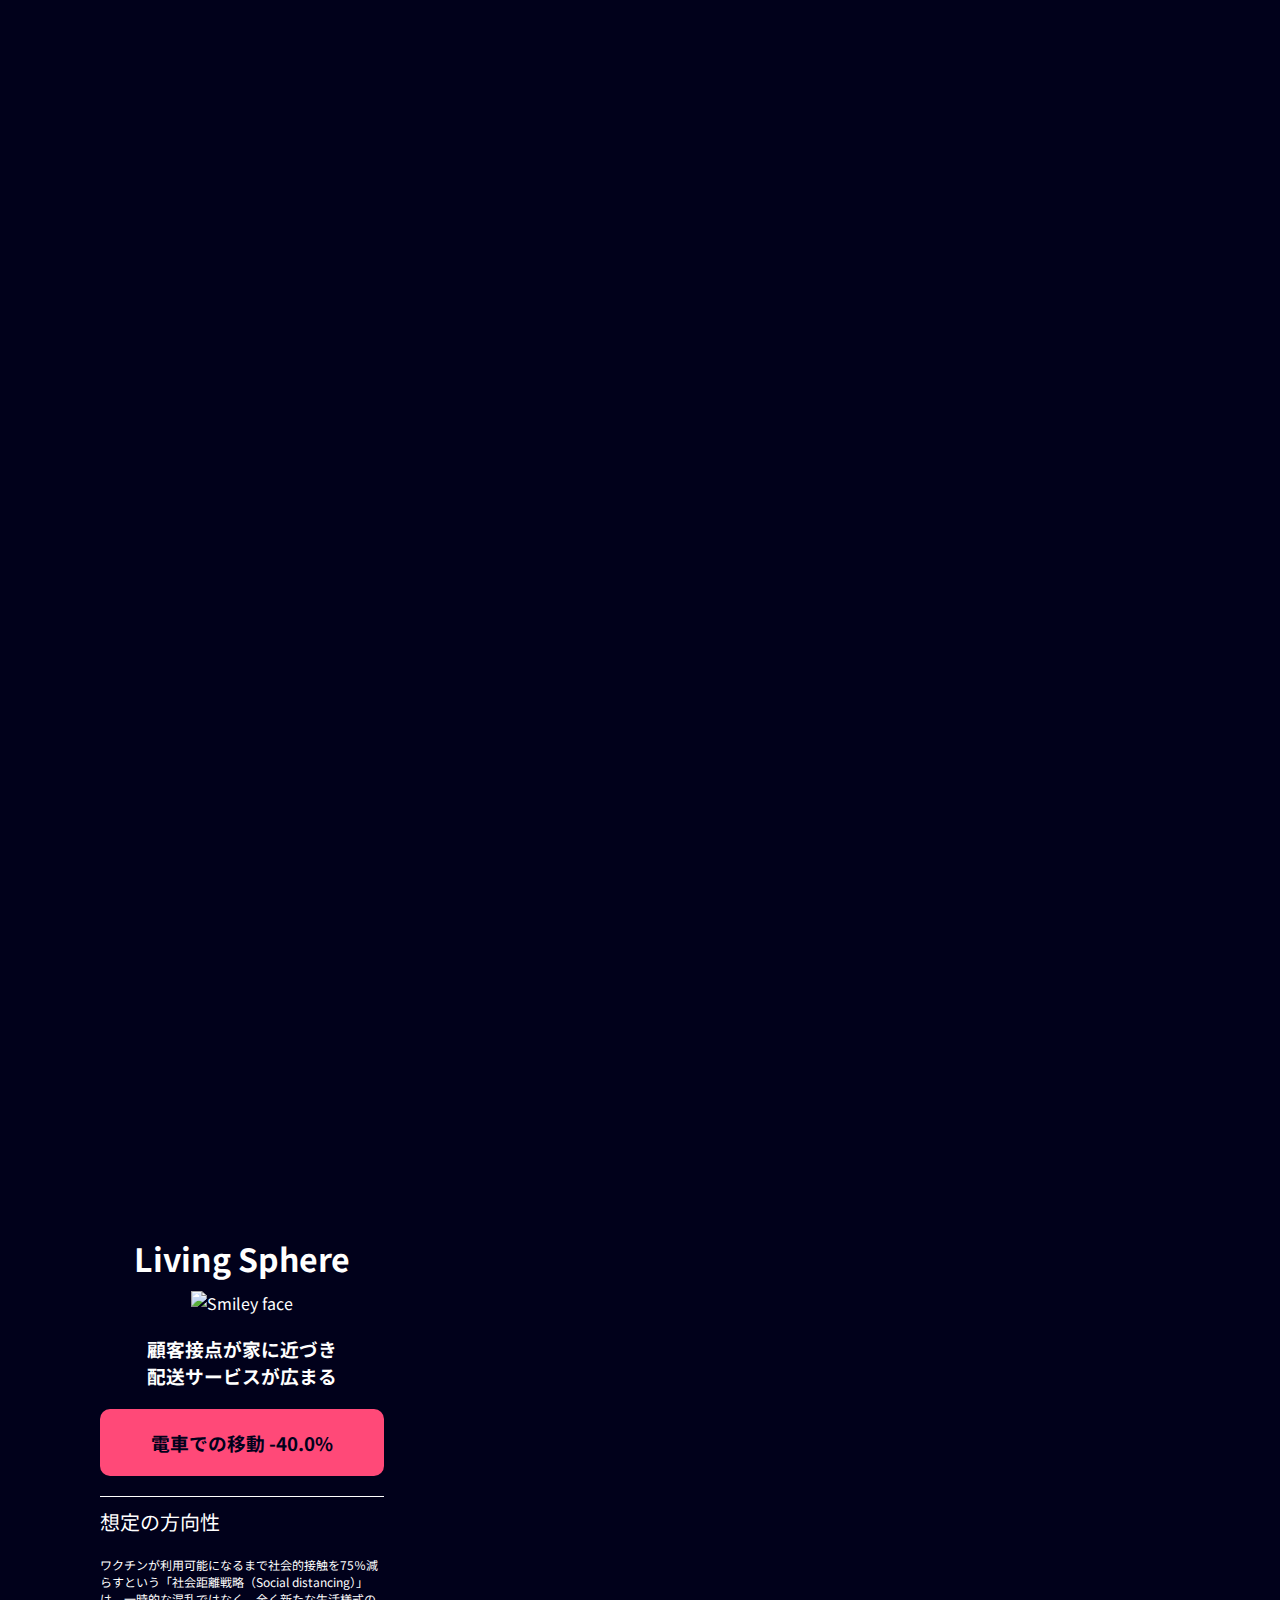
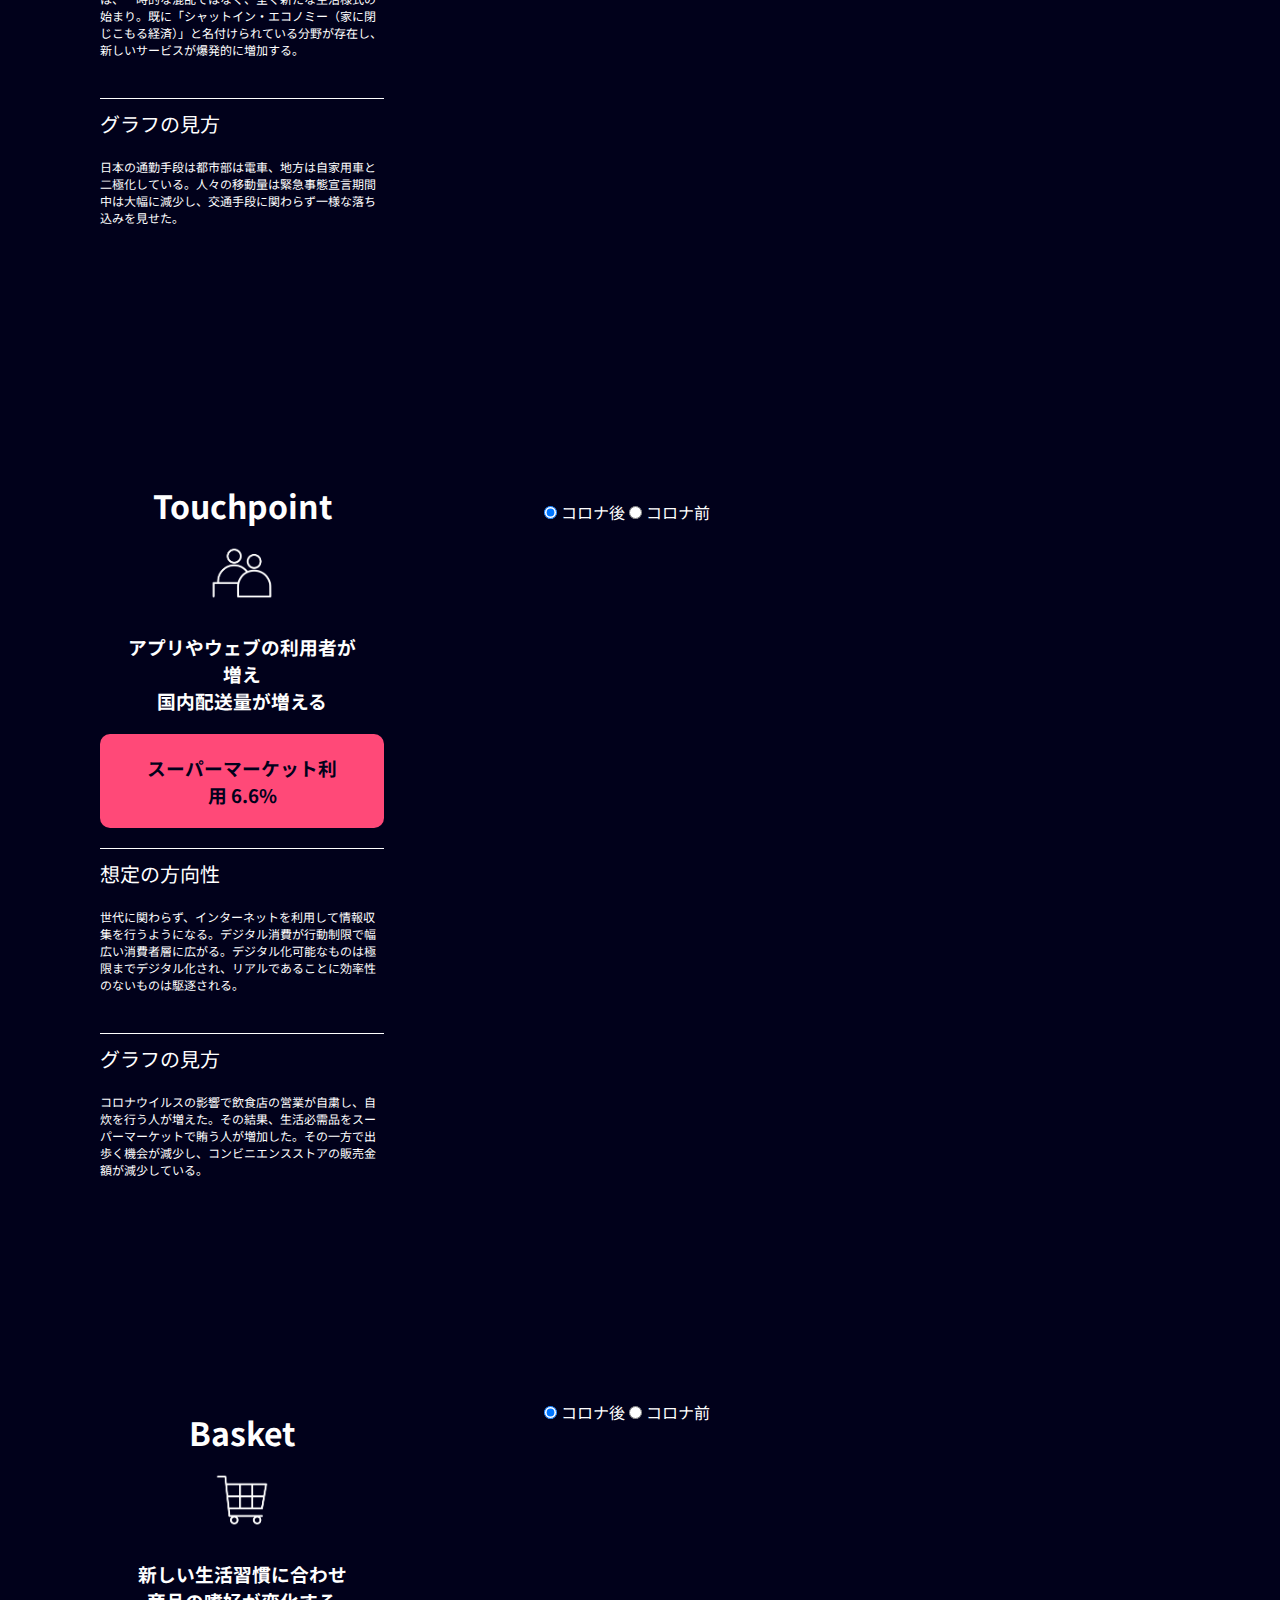
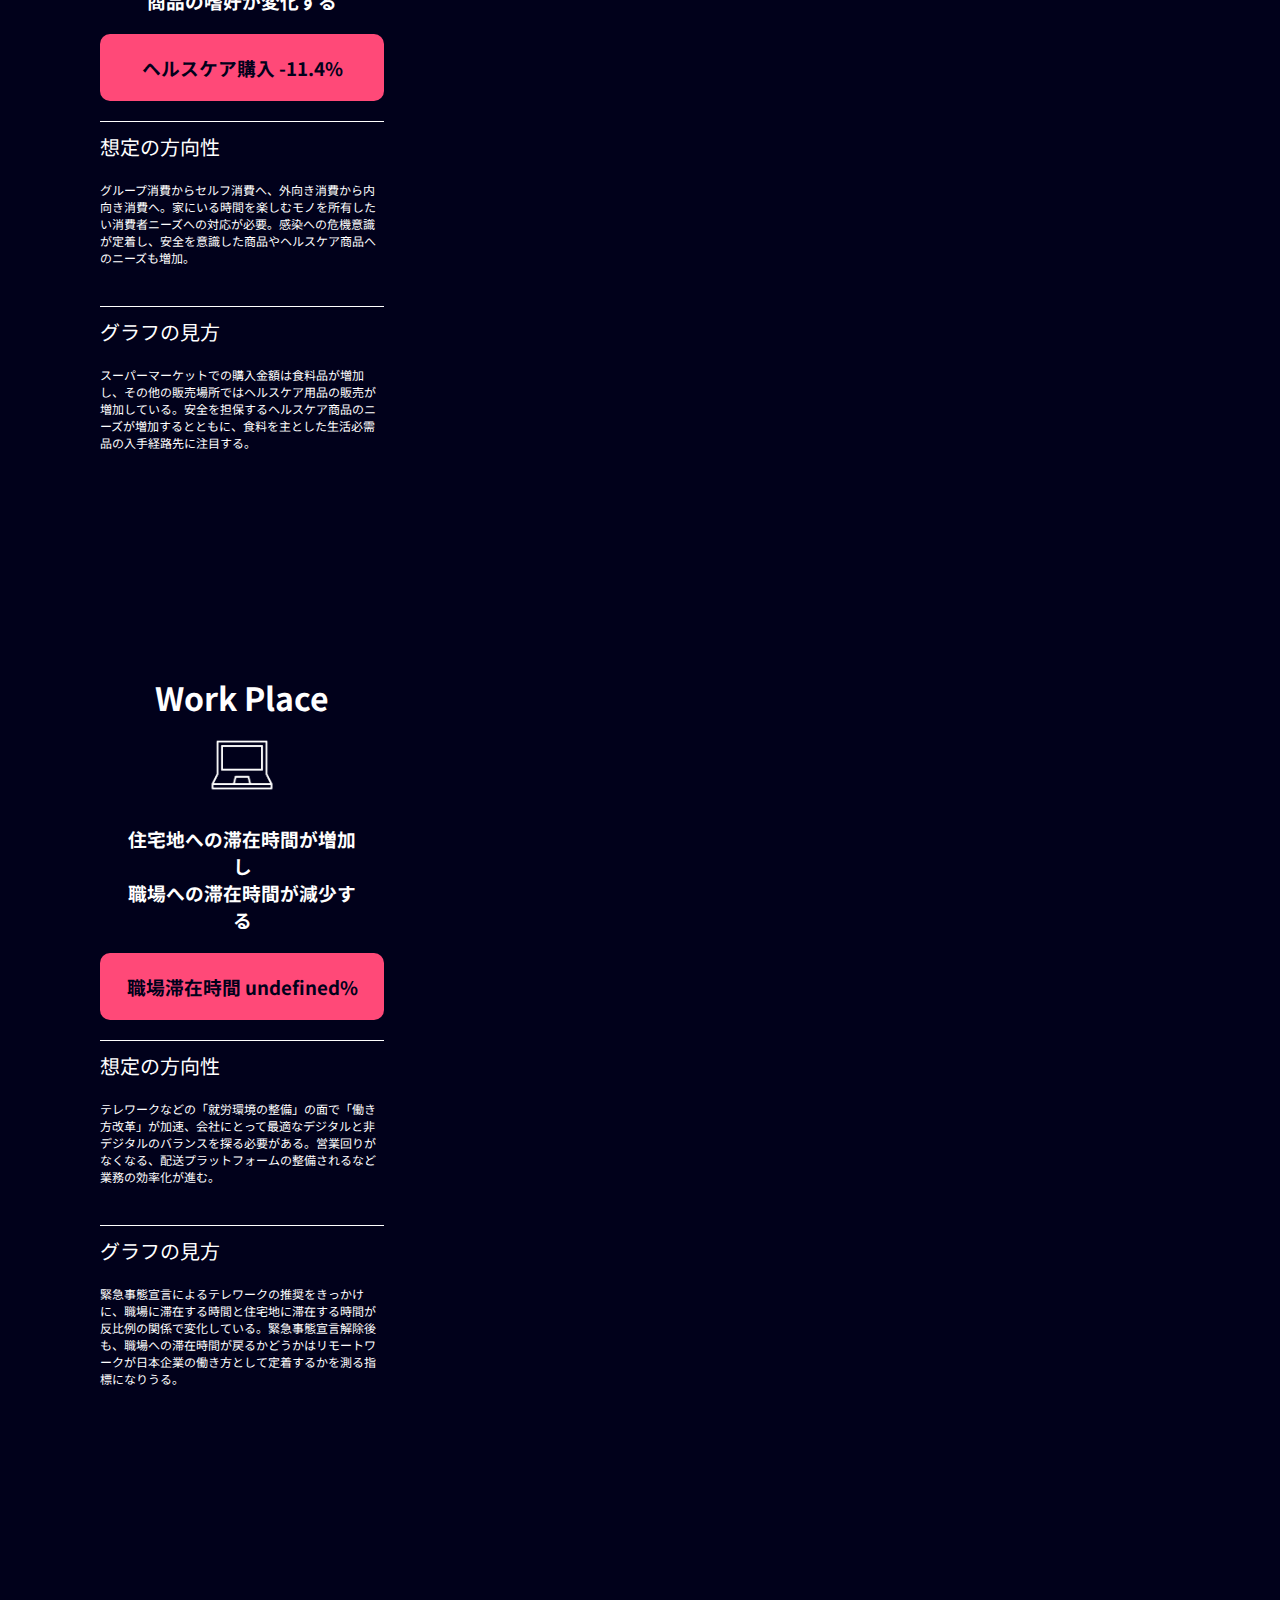
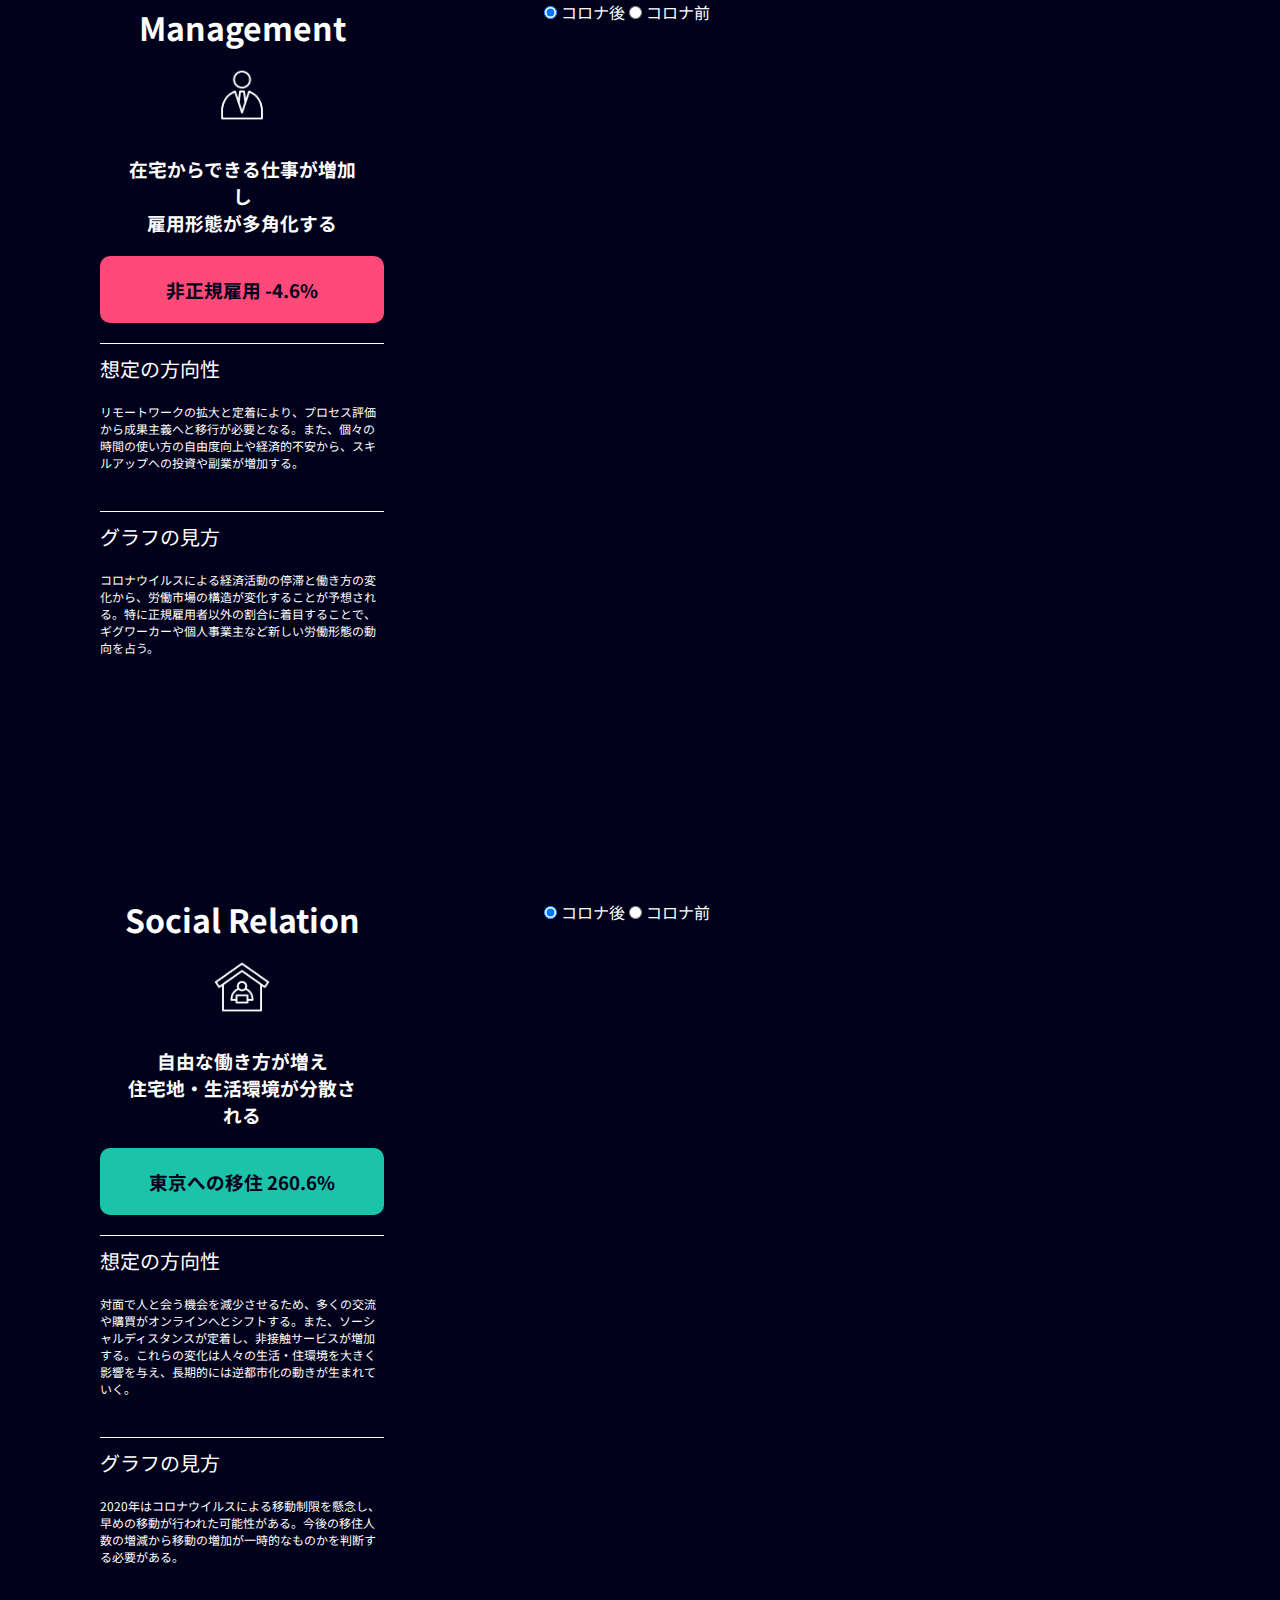
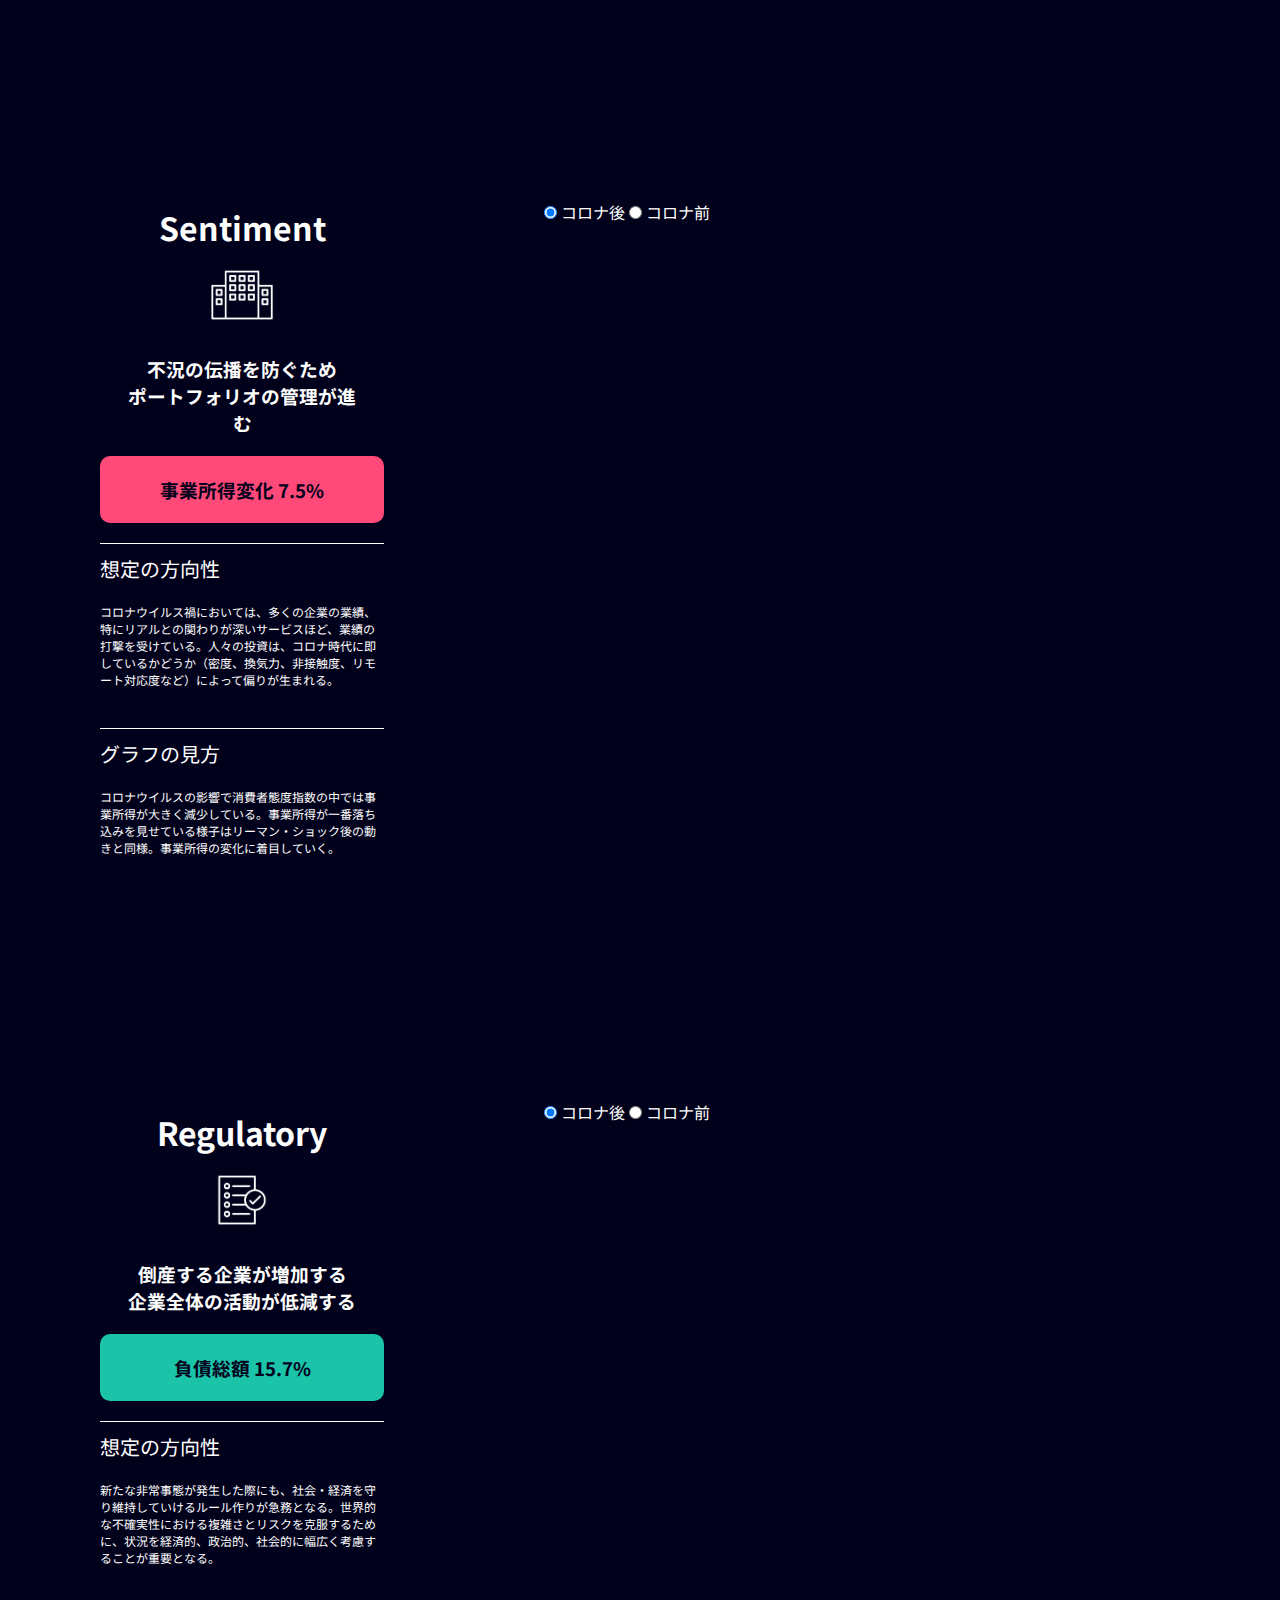
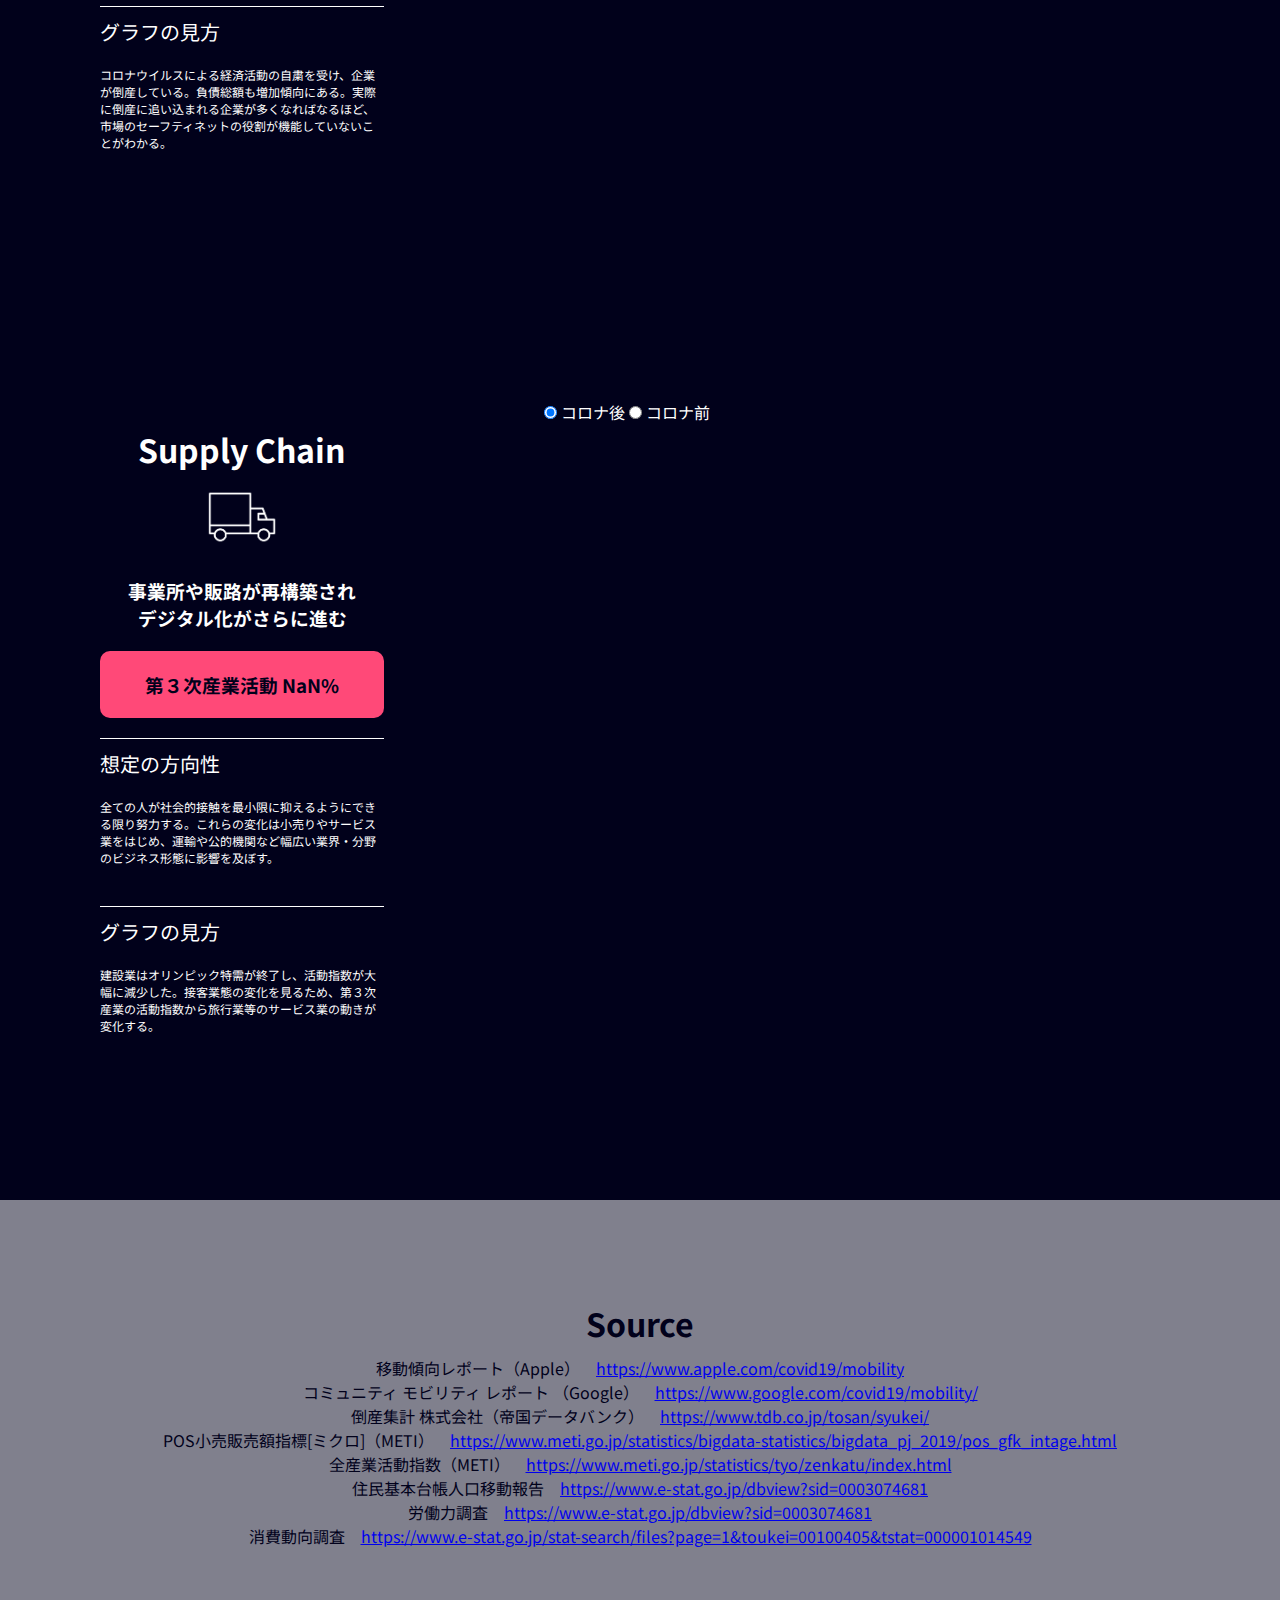
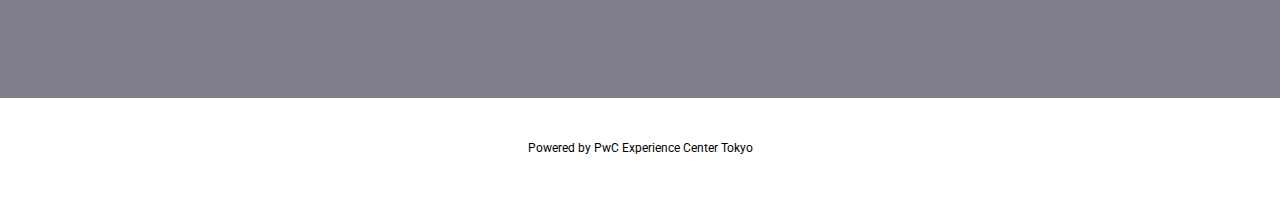
==== commit 1a7ecbad: "Add files via upload" ====
--- a/index.html
+++ b/index.html
@@ -67,7 +67,7 @@
         <div class="block1">
               <h1>Living Sphere</h1>
               <p><img src="image/graph_icon/living_sphere.png" alt="Smiley face" height="70" width="70"></p>
-              <h3>顧客接点が家に近づき、<br>配送サービスが広まる。</h3>
+              <h3>顧客接点が家に近づき<br>配送サービスが広まる</h3>
               <ul class="graph">
                 <li class="graph_2" style="background-color: #FF4978"><h3>電車での移動&nbsp;<span id="samurai0">25.0</span>%</h3></li>
               </ul>
@@ -105,7 +105,7 @@
         <div class="block1">
               <h1>Touchpoint</h1>
               <p><img src="image/graph_icon/customer_touchpoint.png" alt="Smiley face" height="70" width="70"></p>
-              <h3>アプリやウェブの利用者が増え、<br>国内配送量が増える。</h3>
+              <h3>アプリやウェブの利用者が増え<br>国内配送量が増える</h3>
               <ul class="graph">
                 <li class="graph_2" style="background-color: #FF4978"><h3>スーパーマーケット利用&nbsp;<span id="samurai1">15.0</span>%</h3></li>
               </ul>
@@ -146,7 +146,7 @@
         <div class="block1">
               <h1>Basket</h1>
               <p><img src="image/graph_icon/shopping_basket.png" alt="Smiley face" height="70" width="70"></p>
-              <h3>新しい生活習慣に合わせ<br>商品の嗜好が変化する。</h3>
+              <h3>新しい生活習慣に合わせ<br>商品の嗜好が変化する</h3>
               <ul class="graph">
                 <li class="graph_2" style="background-color: #FF4978"><h3>ヘルスケア購入&nbsp;<span id="samurai2">2.0</span>%</h3></li>
               </ul>
@@ -189,7 +189,7 @@
         <div class="block1">
               <h1>Work Place</h1>
               <p><img src="image/graph_icon/work_place.png" alt="Smiley face" height="70" width="70"></p>
-              <h3>住宅地への滞在時間が増加し<br>職場への滞在時間が減少する。</h3>
+              <h3>住宅地への滞在時間が増加し<br>職場への滞在時間が減少する</h3>
               <ul class="graph">
                 <li class="graph_2" style="background-color: #FF4978"><h3>職場滞在時間&nbsp;<span id="samurai3">22.2</span>%</h3></li>
               </ul>
@@ -229,7 +229,7 @@
         <div class="block1">
               <h1>Management</h1>
               <p><img src="image/graph_icon/management_style.png" alt="Smiley face" height="70" width="70"></p>
-              <h3>在宅からできる仕事が増加し、<br>雇用形態が多角化する。</h3>
+              <h3>在宅からできる仕事が増加し<br>雇用形態が多角化する</h3>
               <ul class="graph">
                 <li class="graph_2" style="background-color: #FF4978"><h3>非正規雇用&nbsp;<span id="samurai4">5.4</span>%</h3></li>
               </ul>
@@ -272,7 +272,7 @@
         <div class="block1">
               <h1>Social Relation</h1>
               <p><img src="image/graph_icon/social_relation.png" alt="Smiley face" height="70" width="70"></p>
-              <h3>自由な働き方が増え、<br>住宅地・生活環境が分散される。</h3>
+              <h3>自由な働き方が増え<br>住宅地・生活環境が分散される</h3>
               <ul class="graph">
                 <li class="graph_2"><h3>東京への移住&nbsp;<span id="samurai5">10.5</span>%</h3></li>
               </ul>
@@ -314,7 +314,7 @@
         <div class="block1">
               <h1>Sentiment</h1>
               <p><img src="image/graph_icon/business_sentiment.png" alt="Smiley face" height="70" width="70"></p>
-              <h3>不況の伝播を防ぐため、<br>ポートフォリオの管理が進む。</h3>
+              <h3>不況の伝播を防ぐため<br>ポートフォリオの管理が進む</h3>
               <ul class="graph">
                 <li class="graph_2" style="background-color: #FF4978"><h3>事業所得変化&nbsp;<span id="samurai6">7.5</span>%</h3></li>
               </ul>
@@ -355,7 +355,7 @@
         <div class="block1">
               <h1>Regulatory</h1>
               <p><img src="image/graph_icon/regulatory.png" alt="Smiley face" height="70" width="70"></p>
-              <h3>倒産する企業が増加する。<br>企業全体の活動が低減している。</h3>
+              <h3>倒産する企業が増加する<br>企業全体の活動が低減する</h3>
               <ul class="graph">
                 <li class="graph_2"><h3>負債総額&nbsp;<span id="samurai7">8.6</span>%</h3></li>
               </ul>
@@ -396,7 +396,7 @@
          <div class="block1">
               <h1>Supply Chain</h1>
               <p><img src="image/graph_icon/supply_chain.png" alt="Smiley face" height="70" width="70"></p>
-              <h3>事業所や販路が再構築され、<br>デジタル化がさらに進む。</h3>
+              <h3>事業所や販路が再構築され<br>デジタル化がさらに進む</h3>
               <ul class="graph">
                 <li class="graph_2" style="background-color: #FF4978"><h3>第３次産業活動&nbsp;<span id="samurai8">9.3</span>%</h3></li>
               </ul>
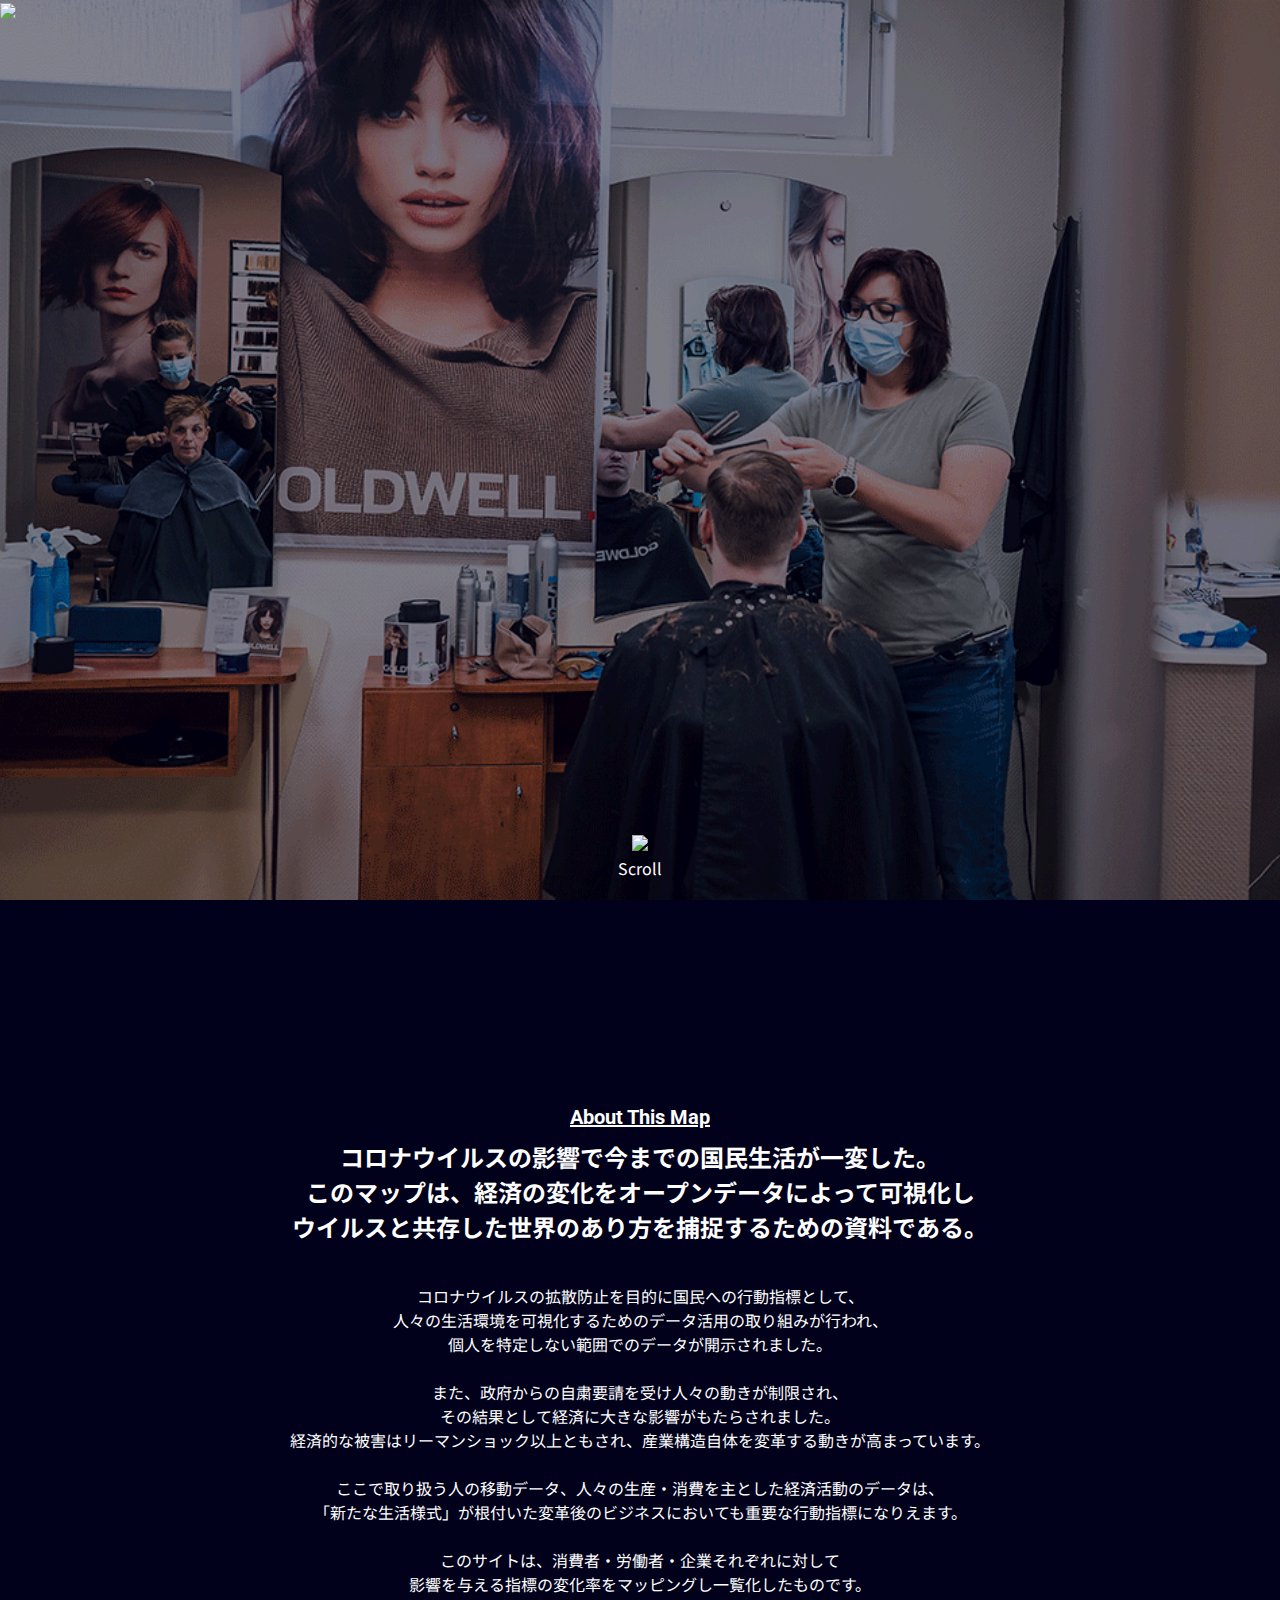
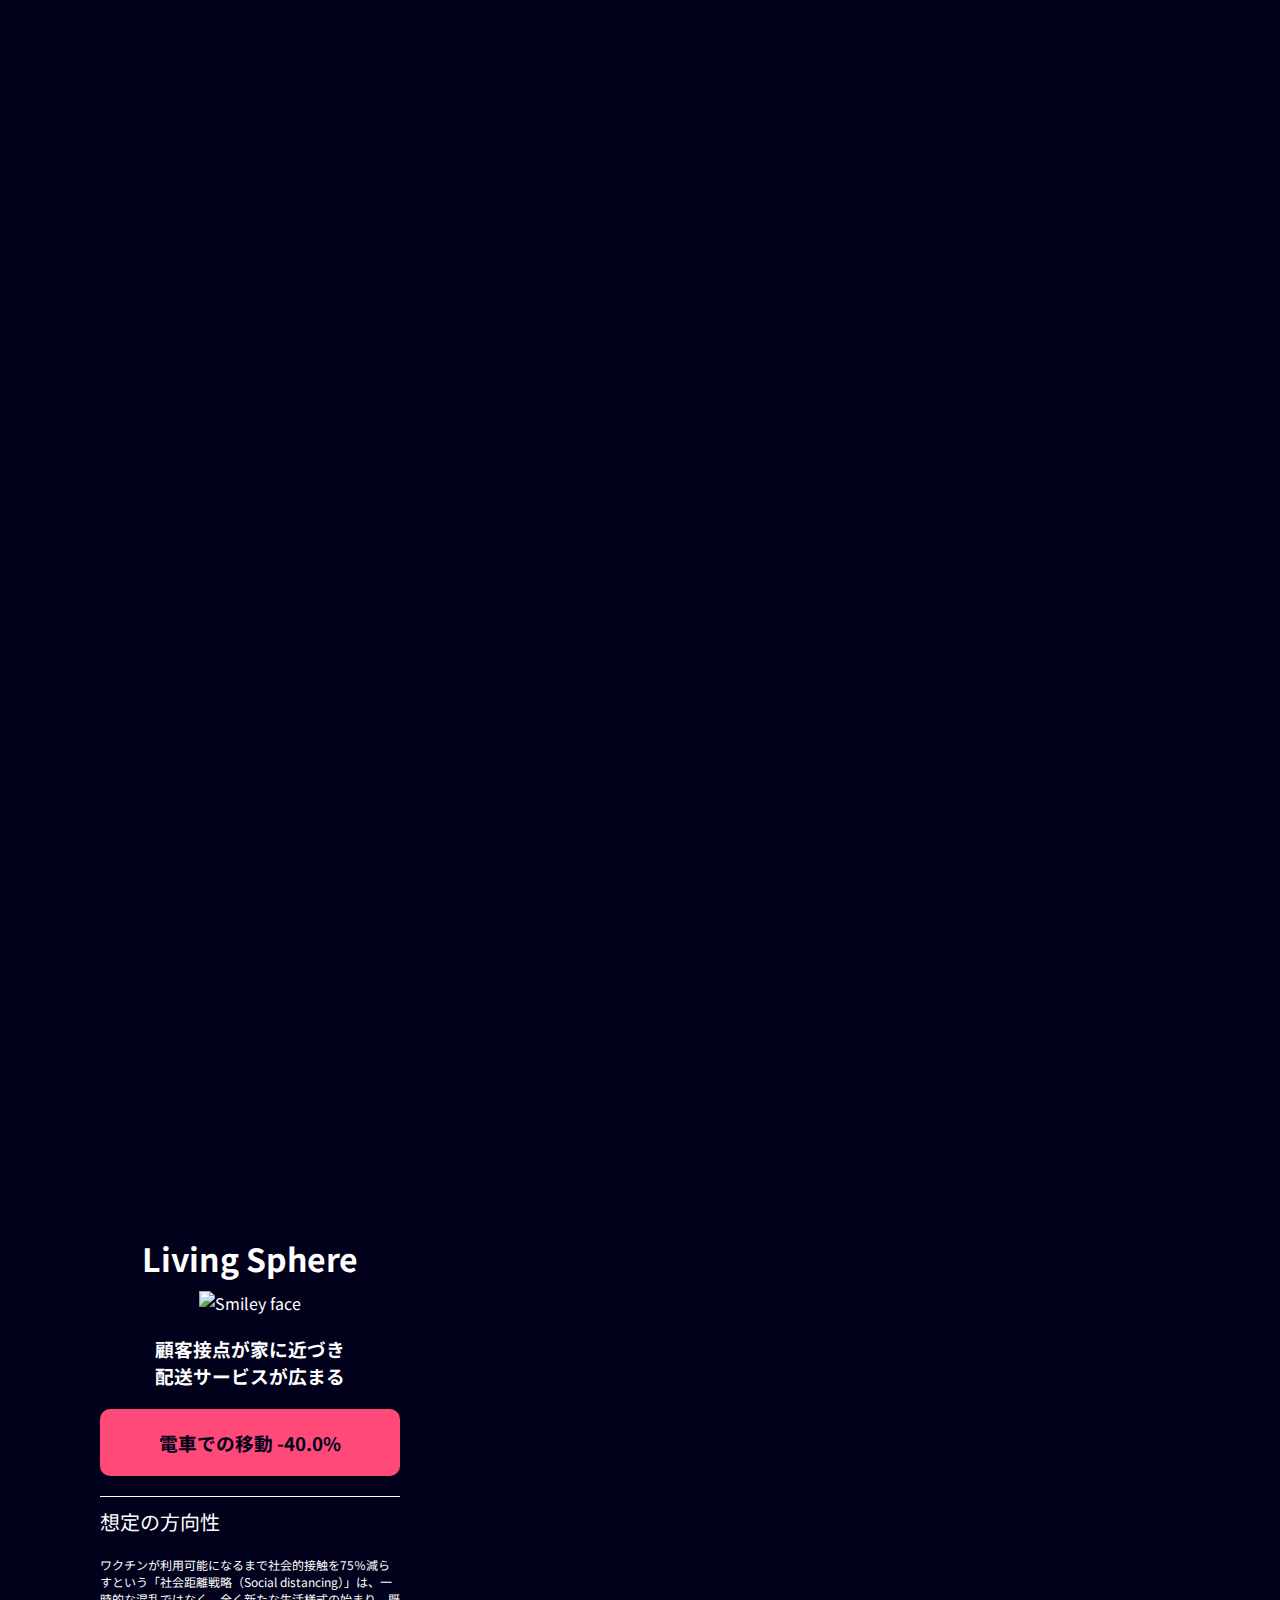
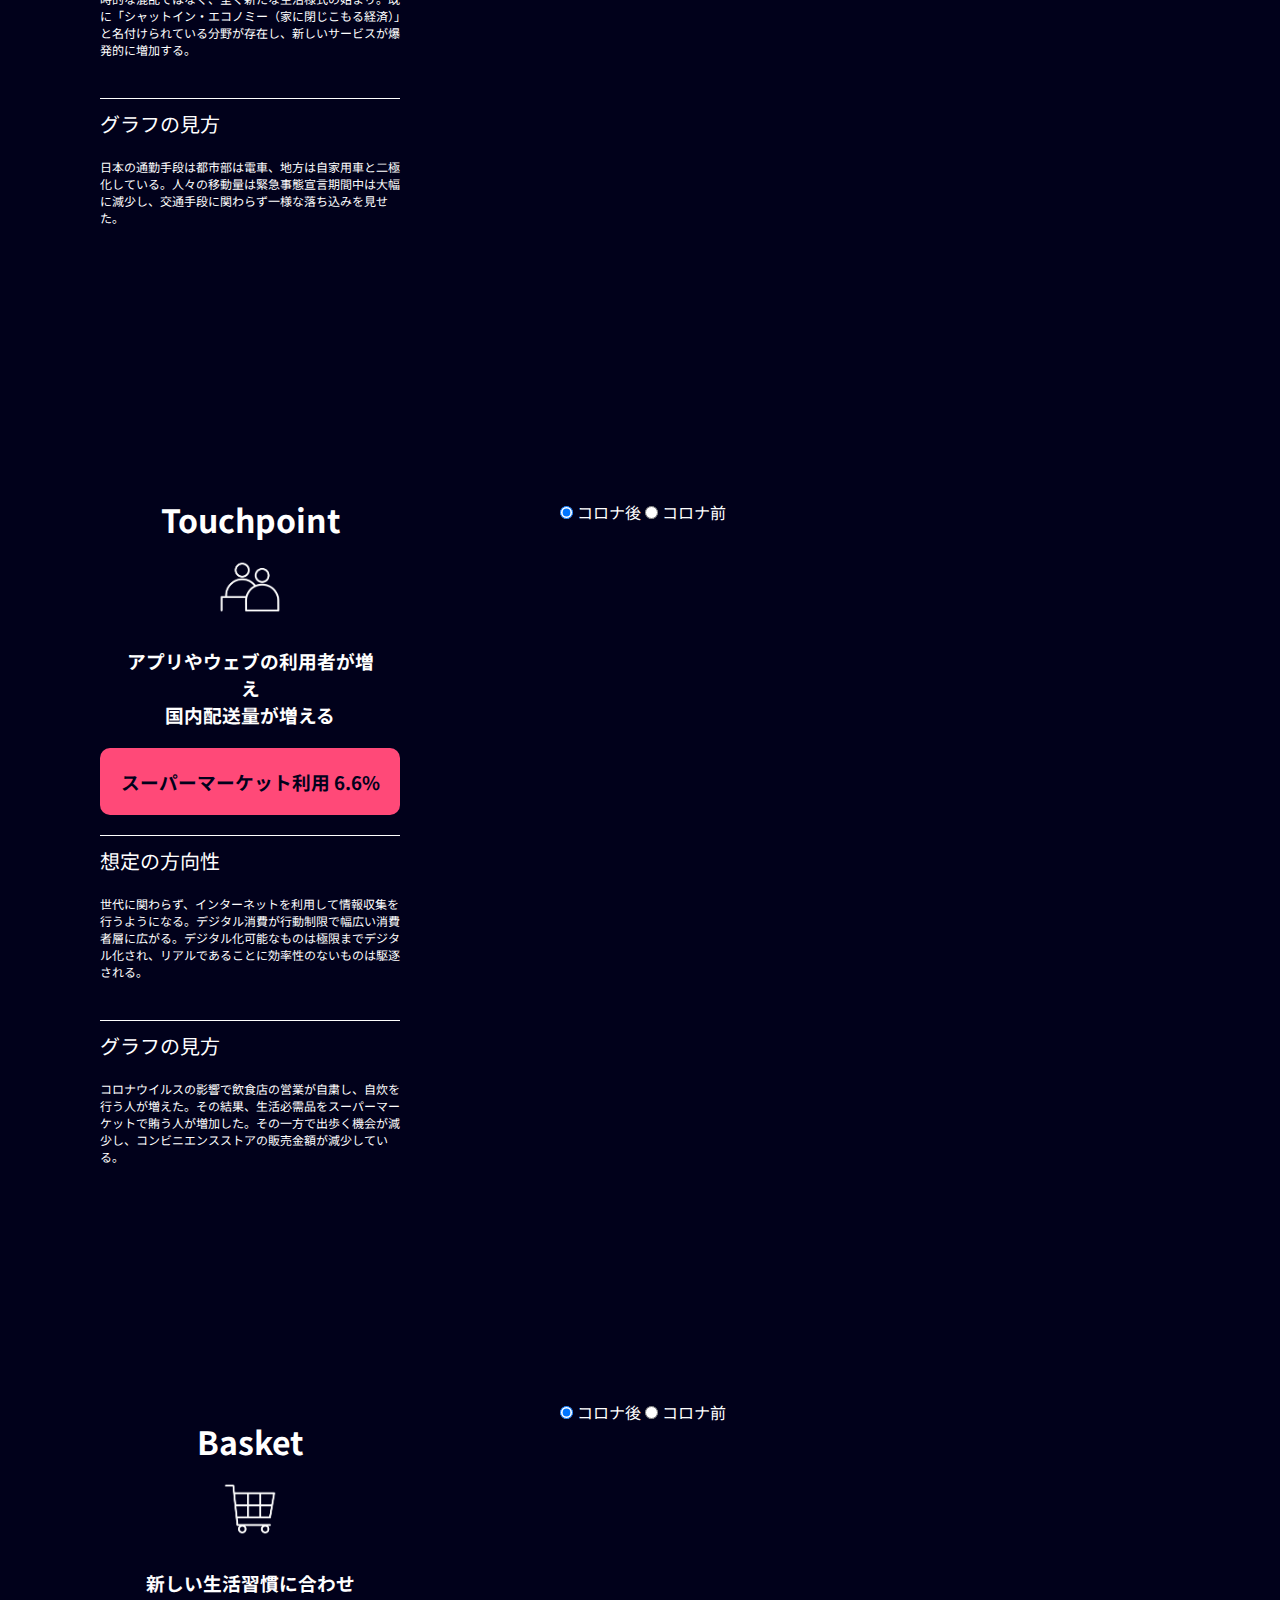
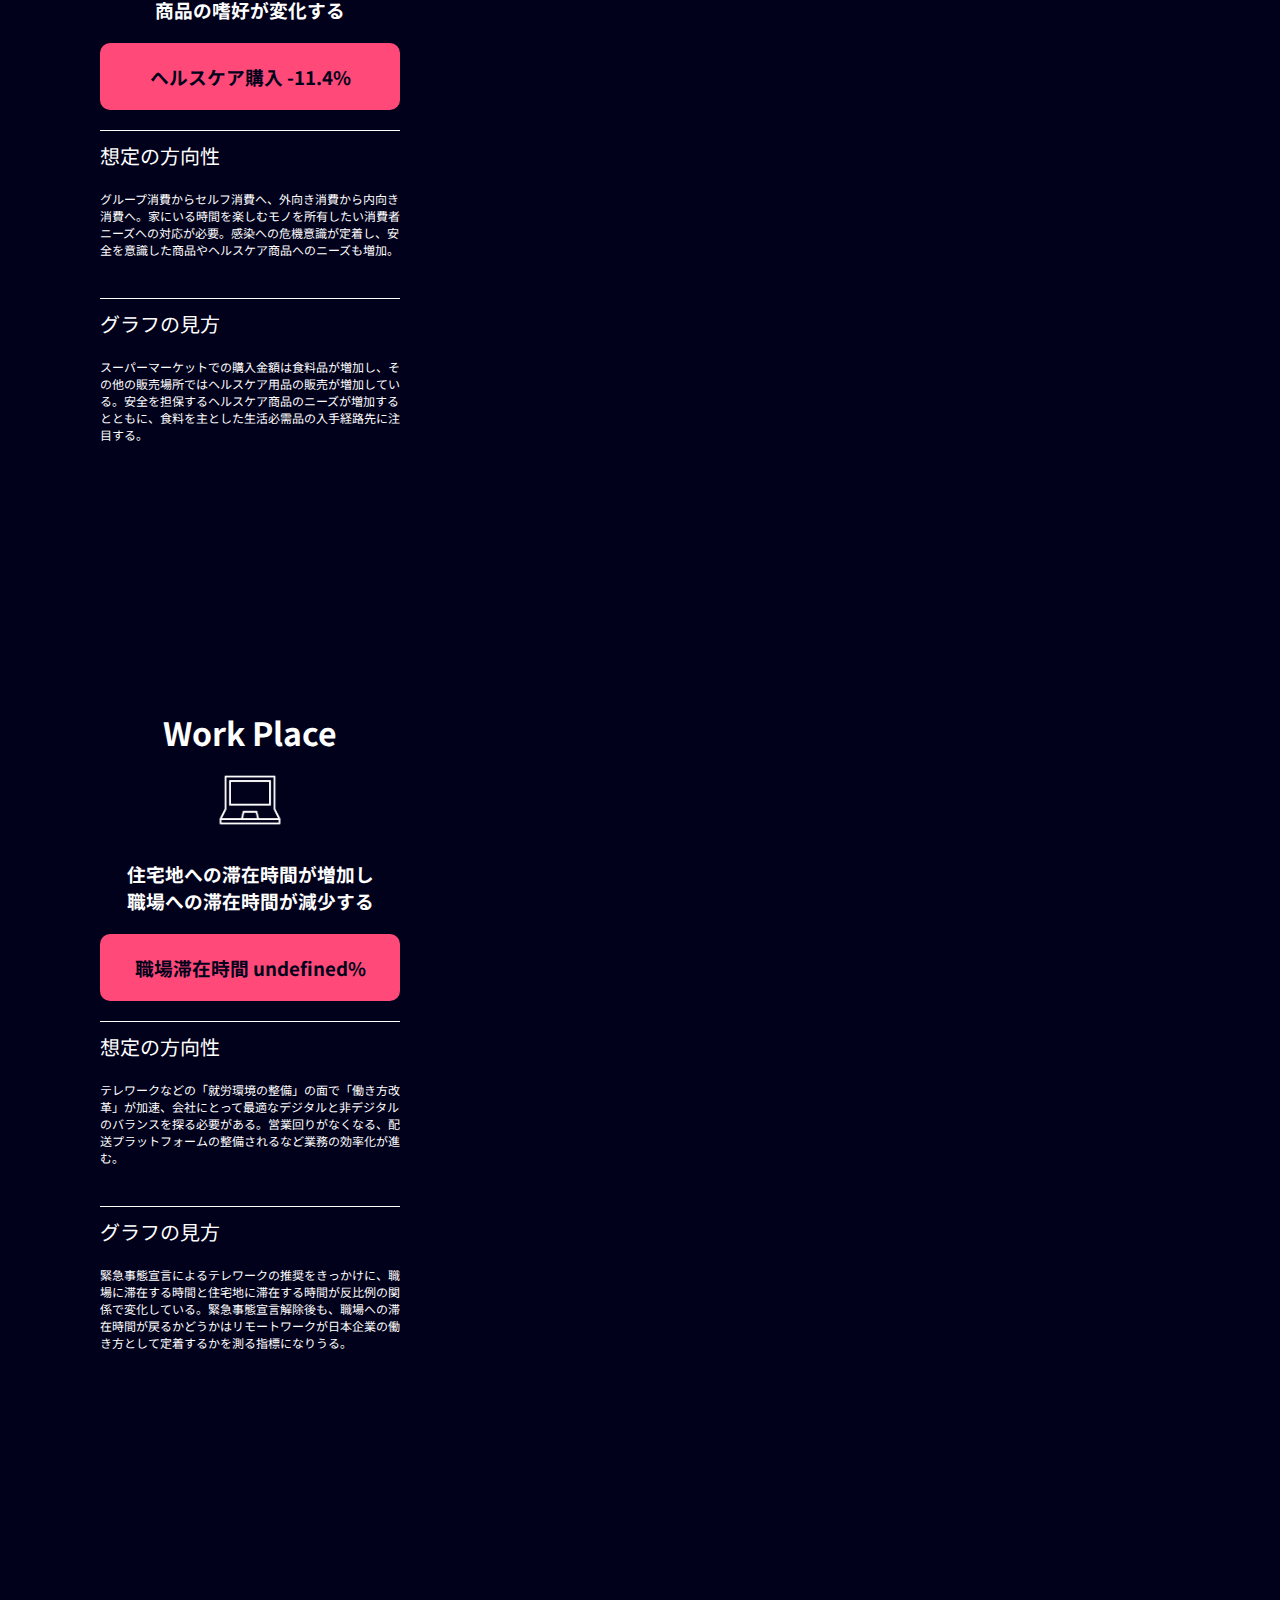
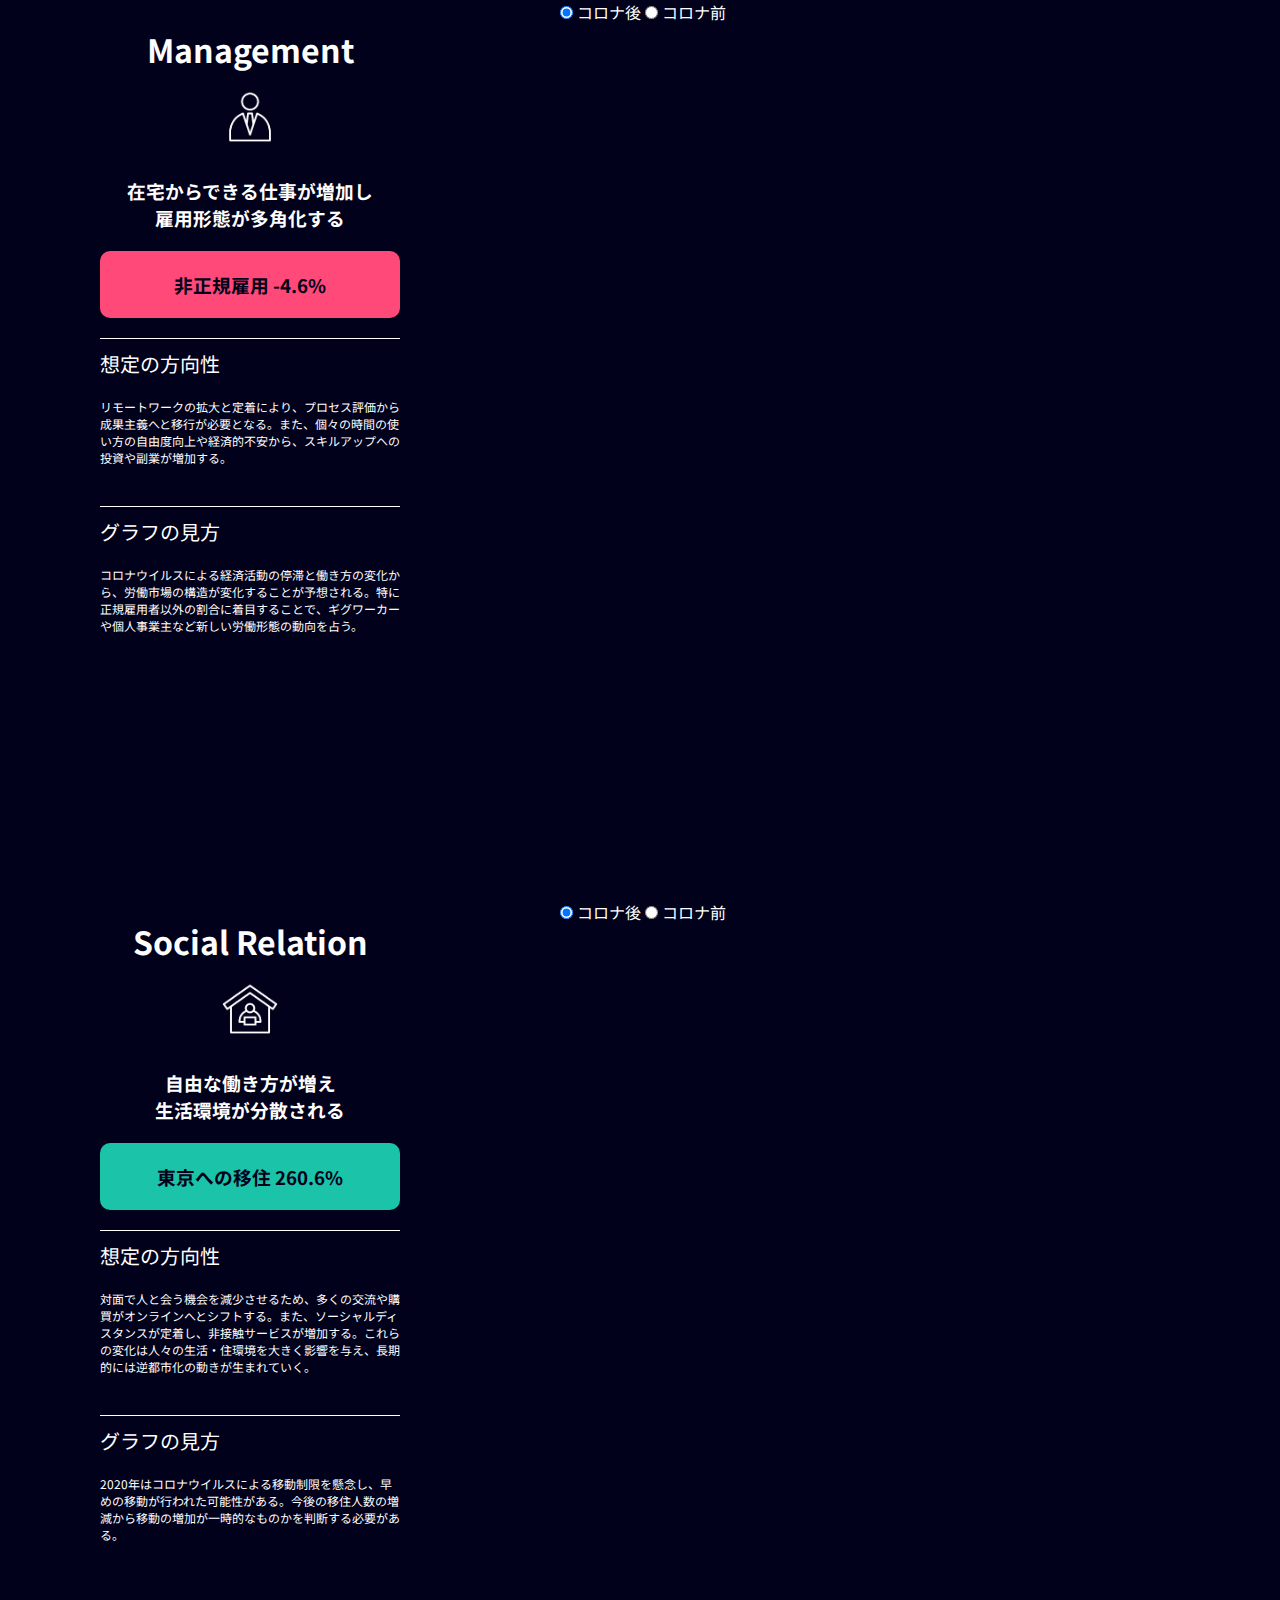
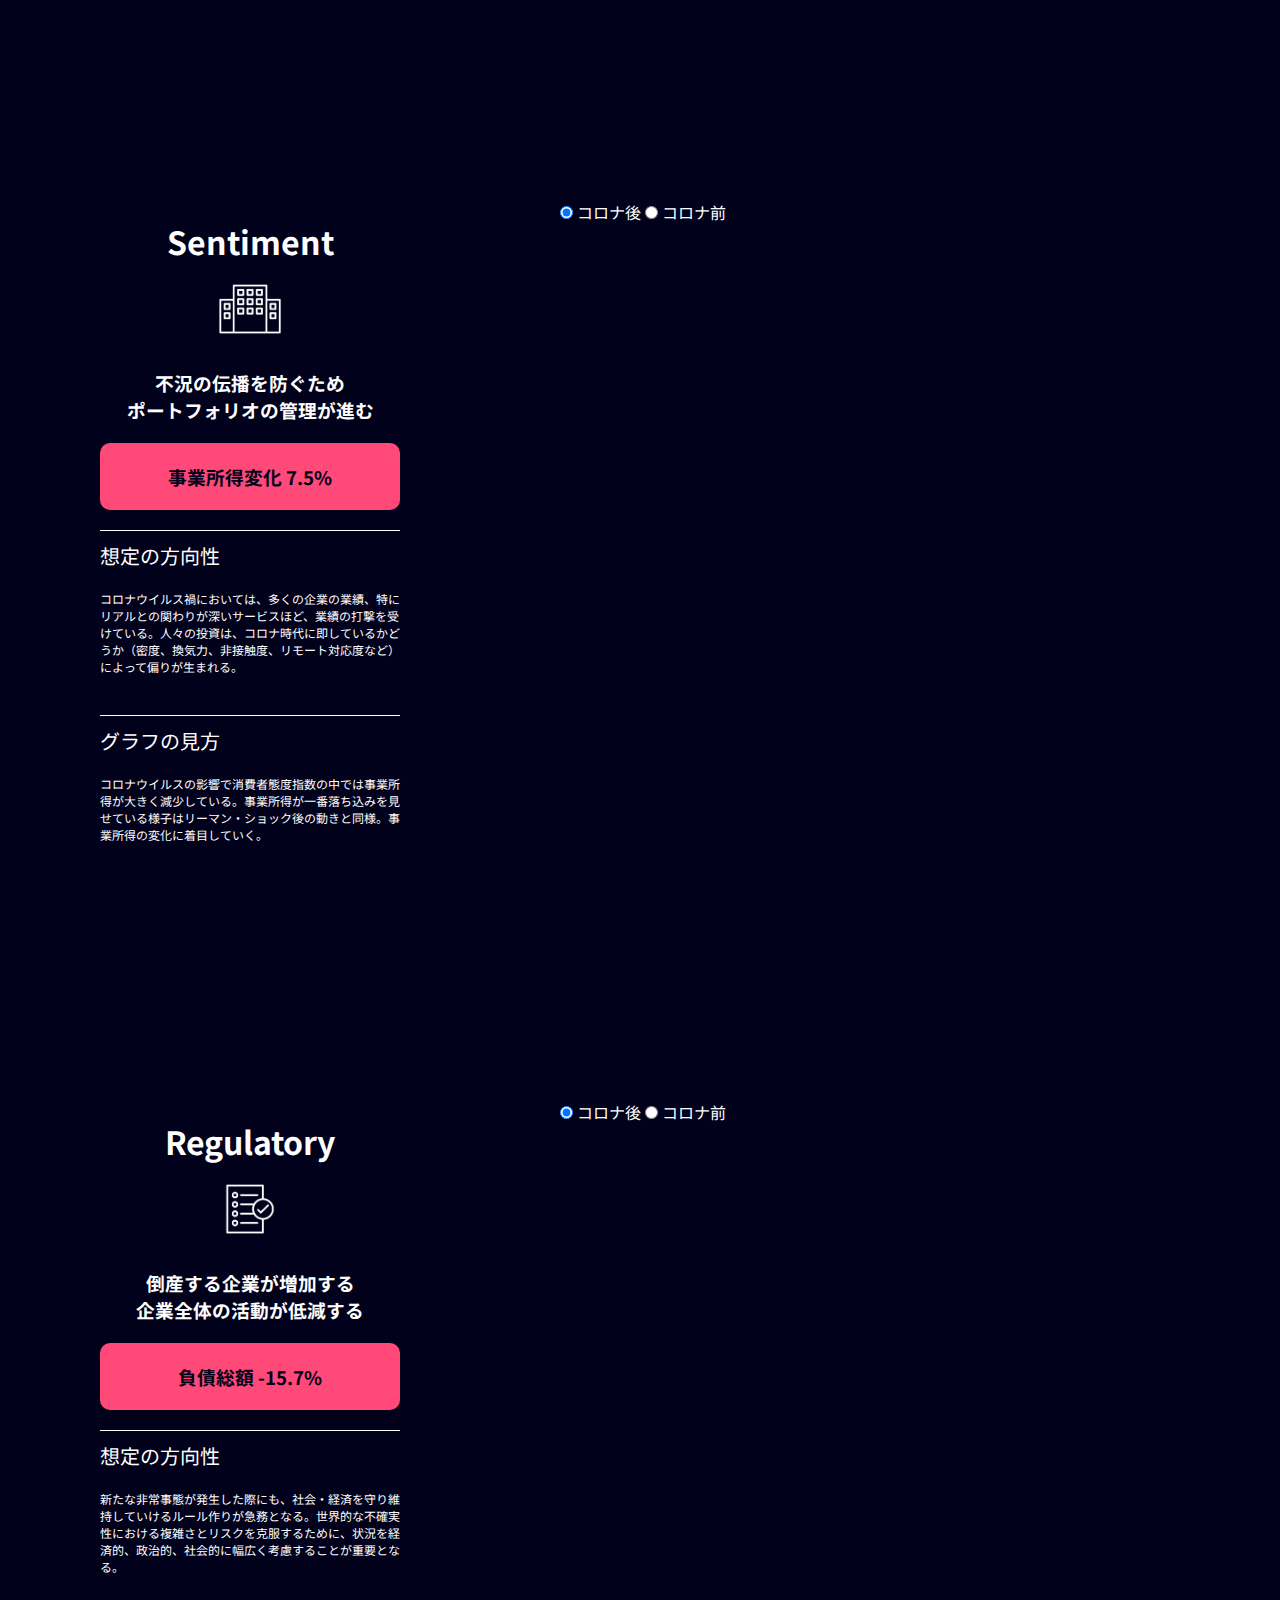
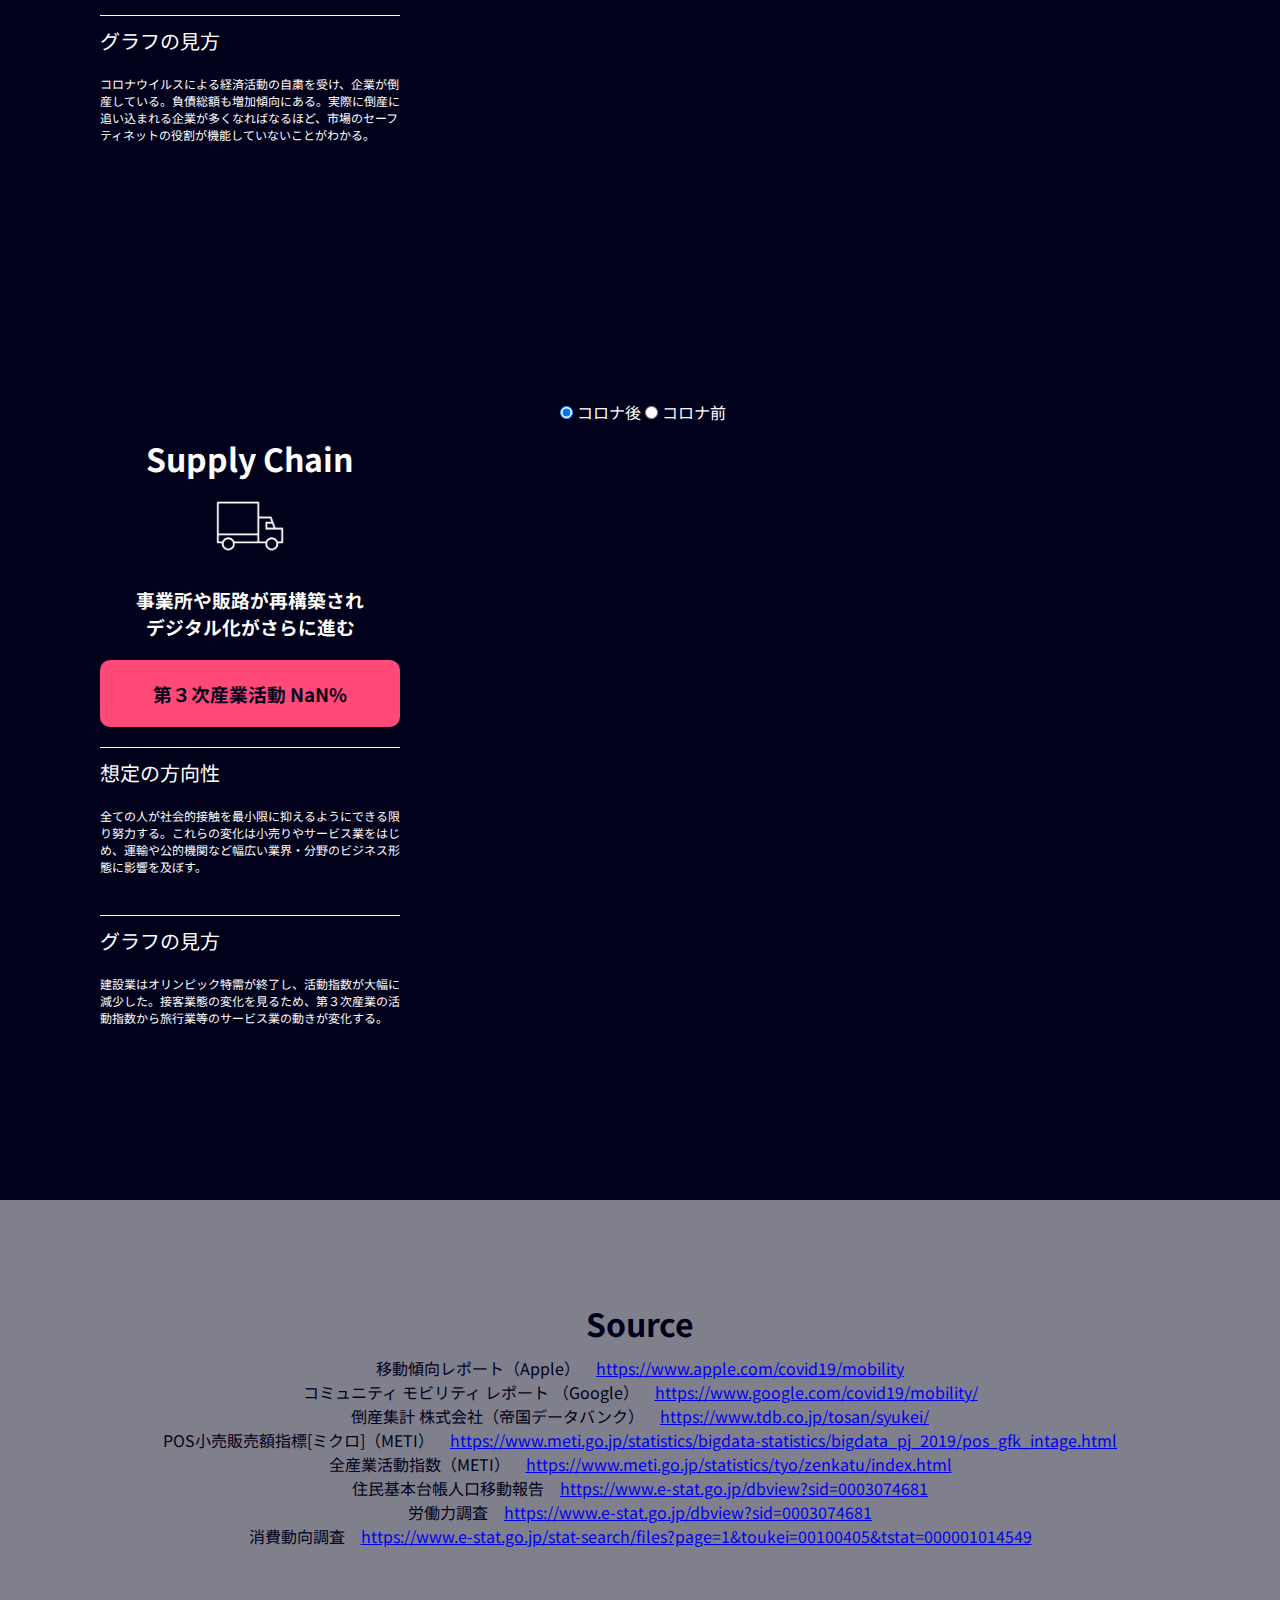
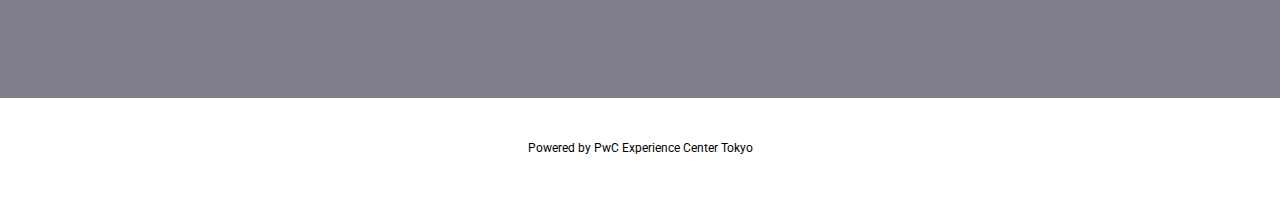
==== commit de81ec13: "Add files via upload" ====
--- a/index.html
+++ b/index.html
@@ -272,7 +272,7 @@
         <div class="block1">
               <h1>Social Relation</h1>
               <p><img src="image/graph_icon/social_relation.png" alt="Smiley face" height="70" width="70"></p>
-              <h3>自由な働き方が増え<br>住宅地・生活環境が分散される</h3>
+              <h3>自由な働き方が増え<br>生活環境が分散される</h3>
               <ul class="graph">
                 <li class="graph_2"><h3>東京への移住&nbsp;<span id="samurai5">10.5</span>%</h3></li>
               </ul>
@@ -357,7 +357,7 @@
               <p><img src="image/graph_icon/regulatory.png" alt="Smiley face" height="70" width="70"></p>
               <h3>倒産する企業が増加する<br>企業全体の活動が低減する</h3>
               <ul class="graph">
-                <li class="graph_2"><h3>負債総額&nbsp;<span id="samurai7">8.6</span>%</h3></li>
+                <li class="graph_2" style="background-color: #FF4978"><h3>負債総額&nbsp;<span id="samurai7">8.6</span>%</h3></li>
               </ul>
         </div>
         <div class="block2">
--- a/chart/chartview.css
+++ b/chart/chartview.css
@@ -33,6 +33,7 @@
 .block25-up p {color:#01011b; font-size: 12px;text-align: center; margin: 0; }
 .block2 p {color:#fff; font-size: 12px;}
 .block1 p {color:#fff; font-size: 16px;}
+
 /*
 @media screen and (min-width:1400px){
     .outer {
@@ -46,81 +47,6 @@
     .g-block-1 {
         height: 100%;
         max-width: 30%;
-        min-width: 350px; 
-        float: left;
-        margin-top: auto;
-        margin-right: 10px;
-        margin-bottom: auto;
-        margin-left: 50px;
-        padding: 50px;
-        flex: 1;
-    }
-    h1{
-        font-size: 200%;
-    }
-    h3{
-        font-size: 120%;
-    }
-    li #info_1{
-        font-size: 120%;
-    }
-    li #graph_1{
-        font-size: 120%;
-    }
-}
-*/
-
-@media screen and (min-width:800px){
-    .outer {
-    	margin: 0 auto;
-    	max-width: 100%;
-        padding: auto;
-        max-height: 100%;
-    	display: flex;
-    }
-
-    .g-block-1 {
-        /*width: 30%;*/
-        height: 100%;
-        max-width: 30%;
-        min-width: 450px; 
-        float: left;
-        margin-top: auto;
-        margin-right: 10px;
-        margin-bottom: auto;
-        margin-left: 50px;
-        padding: 50px;
-        flex: 1;
-    }
-    /*
-    h1{
-        font-size: 150%;
-    }
-    h3{
-        font-size: 100%;
-    }
-    li #info_1{
-        font-size: 100%;
-    }
-    li #graph_1{
-        font-size: 100%;
-    }*/
-
-}
-
-
-@media screen and (min-width:300px){
-    .outer {
-        margin: 0 auto;
-        max-width: 100%;
-        padding: auto;
-        max-height: 100%;
-        /*display: flex;*/
-    }
-    .g-block-1 {
-        /*width: 30%;*/
-        height: 100%;
-        /*max-width: 30%;*/ 
         min-width: 300px; 
         float: left;
         margin-top: auto;
@@ -130,6 +56,82 @@
         padding: 50px;
         flex: 1;
     }
+    h1{
+        font-size: 200%;
+    }
+    h3{
+        font-size: 120%;
+    }
+    li #info_1{
+        font-size: 120%;
+    }
+    li #graph_1{
+        font-size: 120%;
+    }
+}
+*/
+
+@media screen and (min-width:800px){
+    .outer {
+    	margin: 0 auto;
+    	max-width: 100%;
+        padding: auto;
+        max-height: 100%;
+    	display: flex;
+    }
+
+    .g-block-1 {
+        /*width: 30%;*/
+        height: 100%;
+        max-width: 30%;
+        min-width: 400px; 
+        float: left;
+        margin-top: auto;
+        margin-right: 10px;
+        margin-bottom: auto;
+        margin-left: 50px;
+        padding: 50px;
+        flex: 1;
+
+    }
+    /*
+    h1{
+        font-size: 150%;
+    }
+    h3{
+        font-size: 100%;
+    }
+    li #info_1{
+        font-size: 100%;
+    }
+    li #graph_1{
+        font-size: 100%;
+    }
+*/
+}
+
+
+@media screen and (min-width:300px){
+    .outer {
+        margin: 0 auto;
+        max-width: 100%;
+        padding: auto;
+        max-height: 100%;
+        /*display: flex;*/
+    }
+    .g-block-1 {
+        /*width: 30%;*/
+        height: 100%;
+        /*max-width: 30%;*/ 
+        /*min-width: 300px; */
+        float: left;
+        margin-top: auto;
+        margin-right: 10px;
+        margin-bottom: auto;
+        margin-left: 50px;
+        padding: 50px;
+        flex: 1;
+    }
 }
 
 .block1 {
@@ -160,7 +162,8 @@
     margin-bottom: 40px;
     text-align: left;
     font-size: 20px;
-    min-width: 100px; 
+    min-width: 100px;
+
 }
 
 
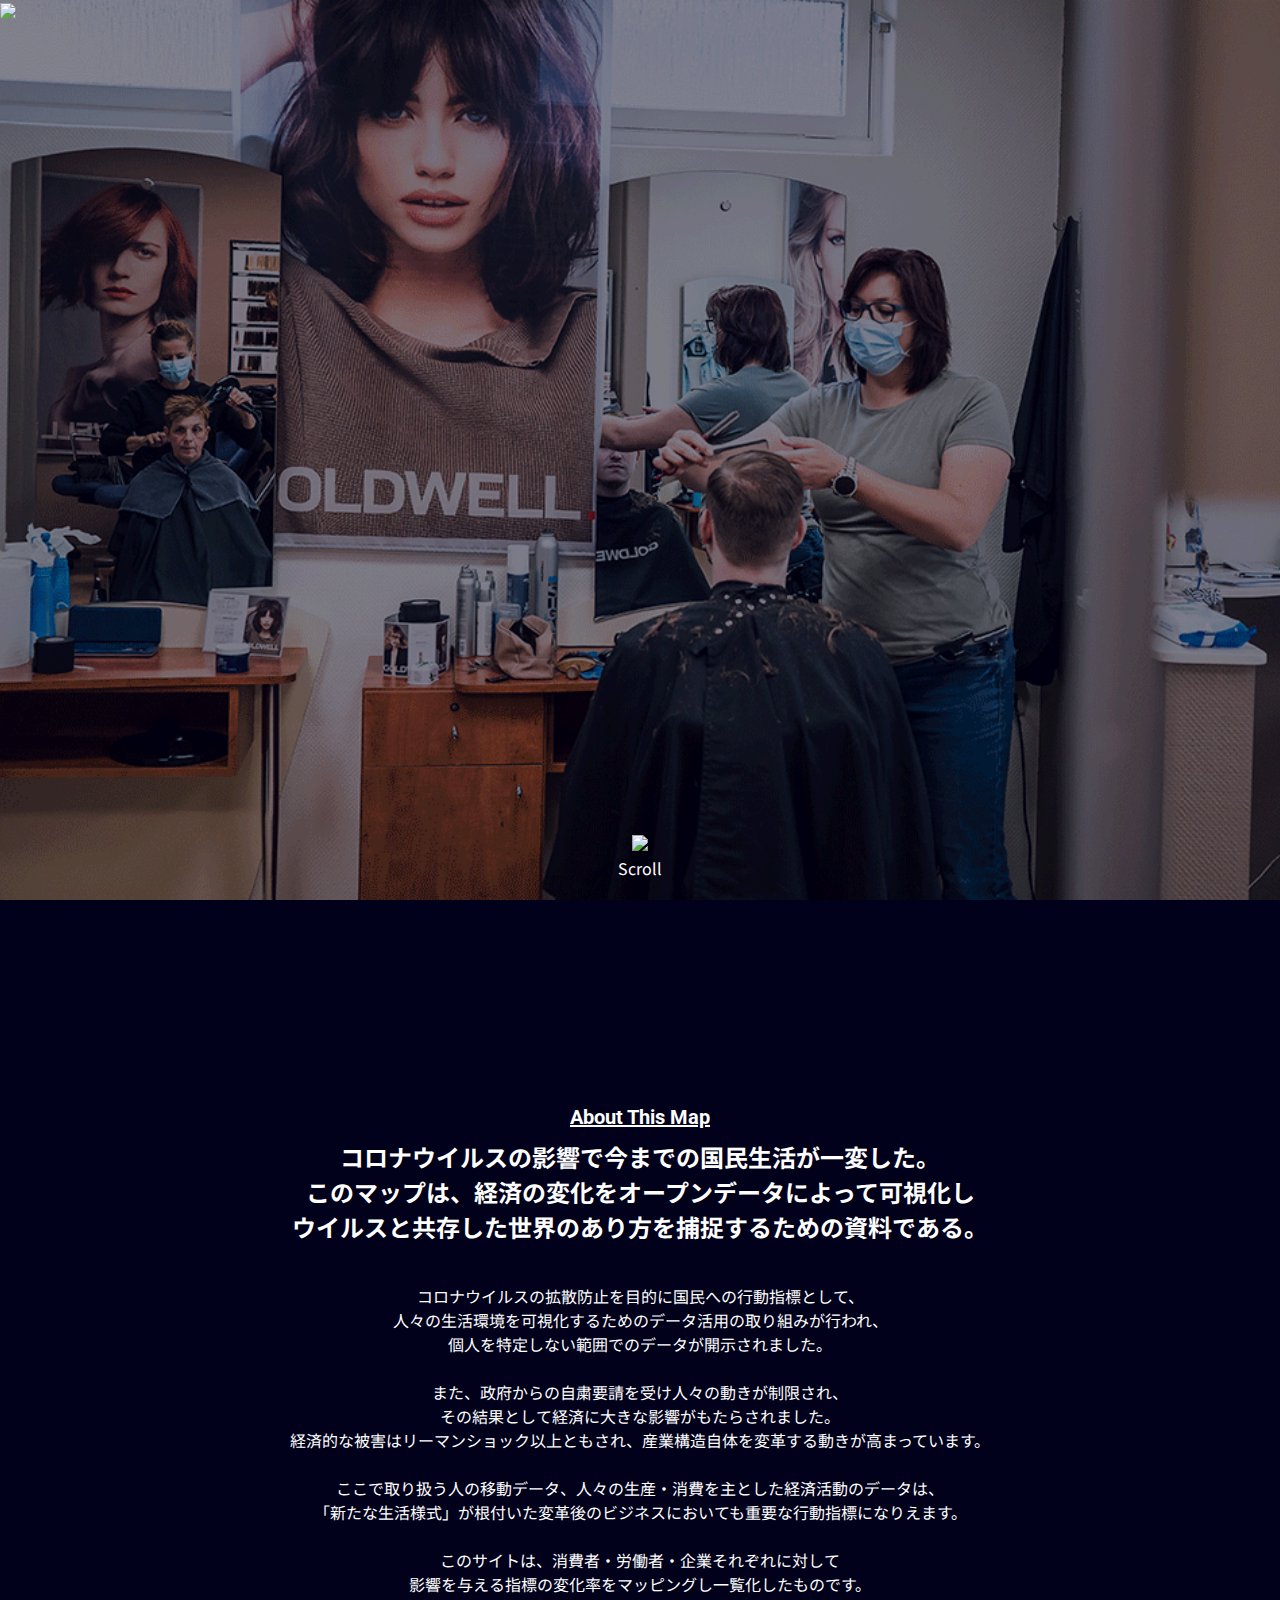
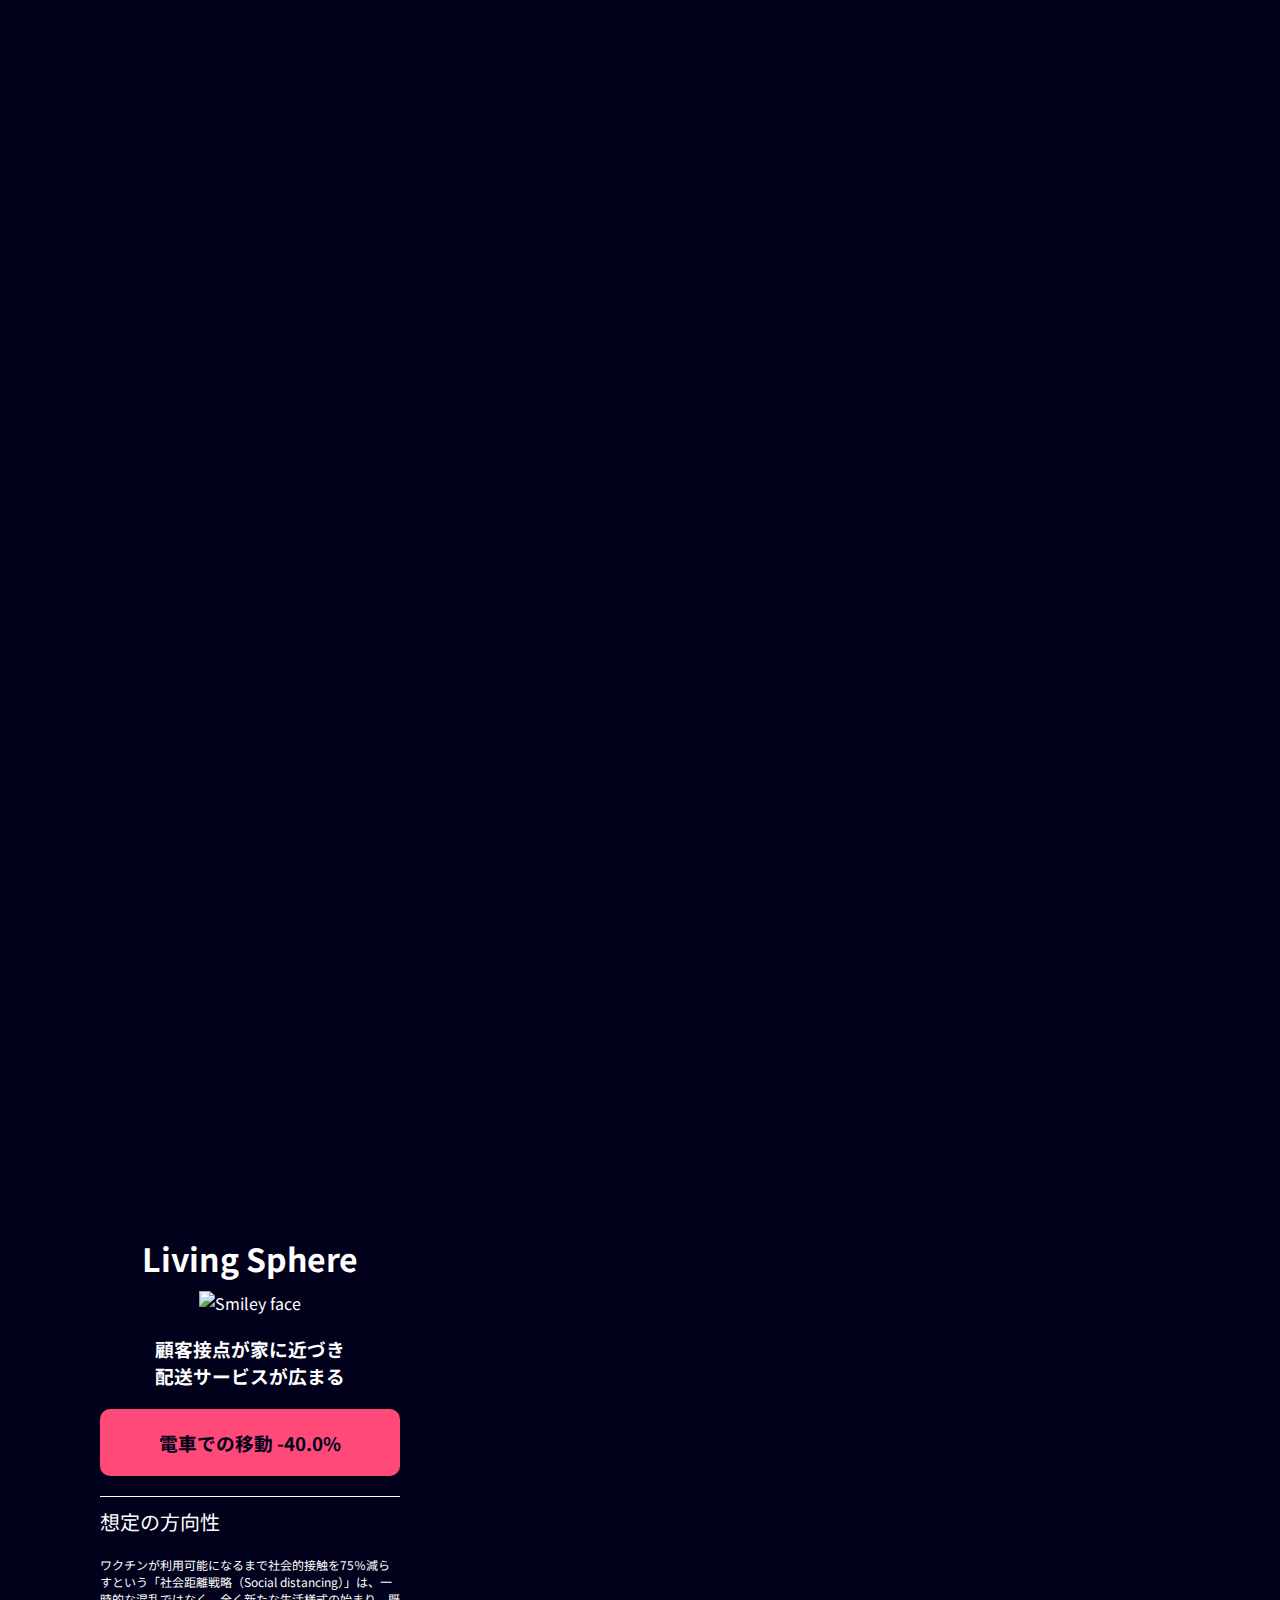
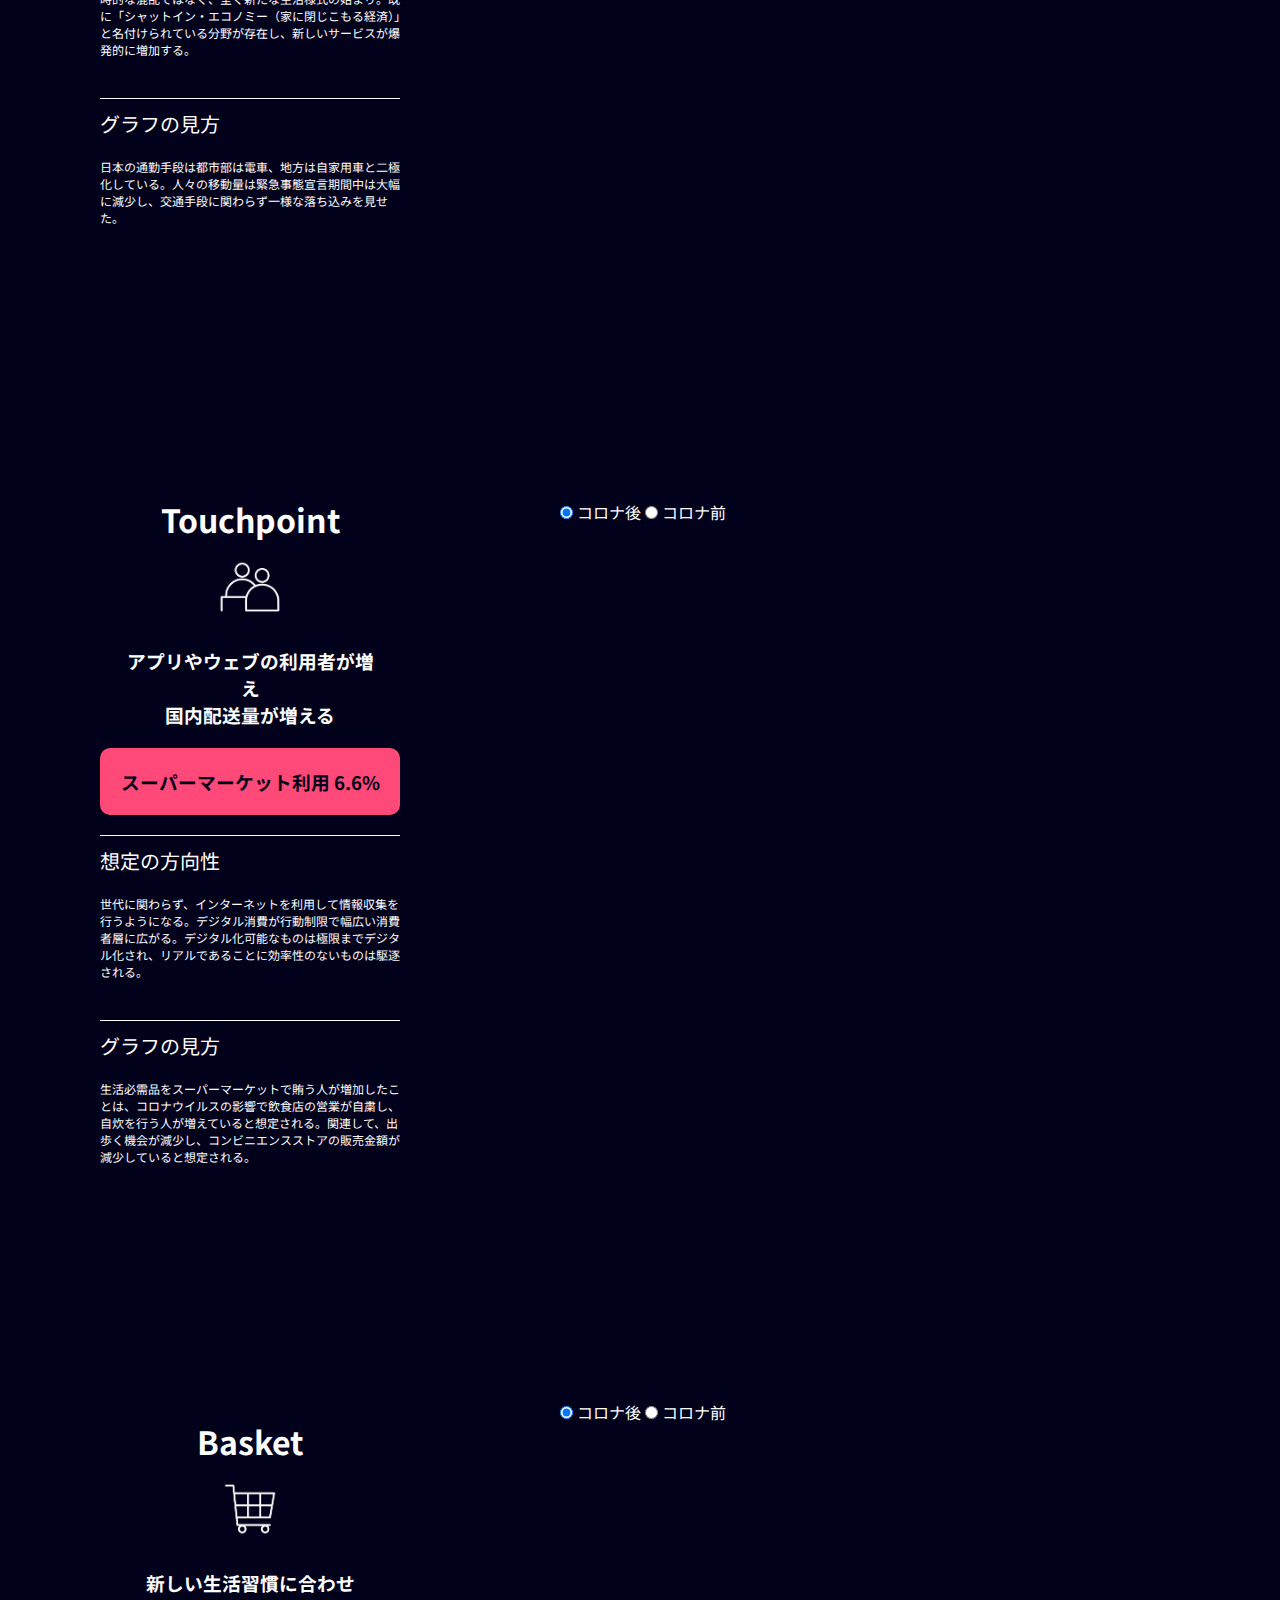
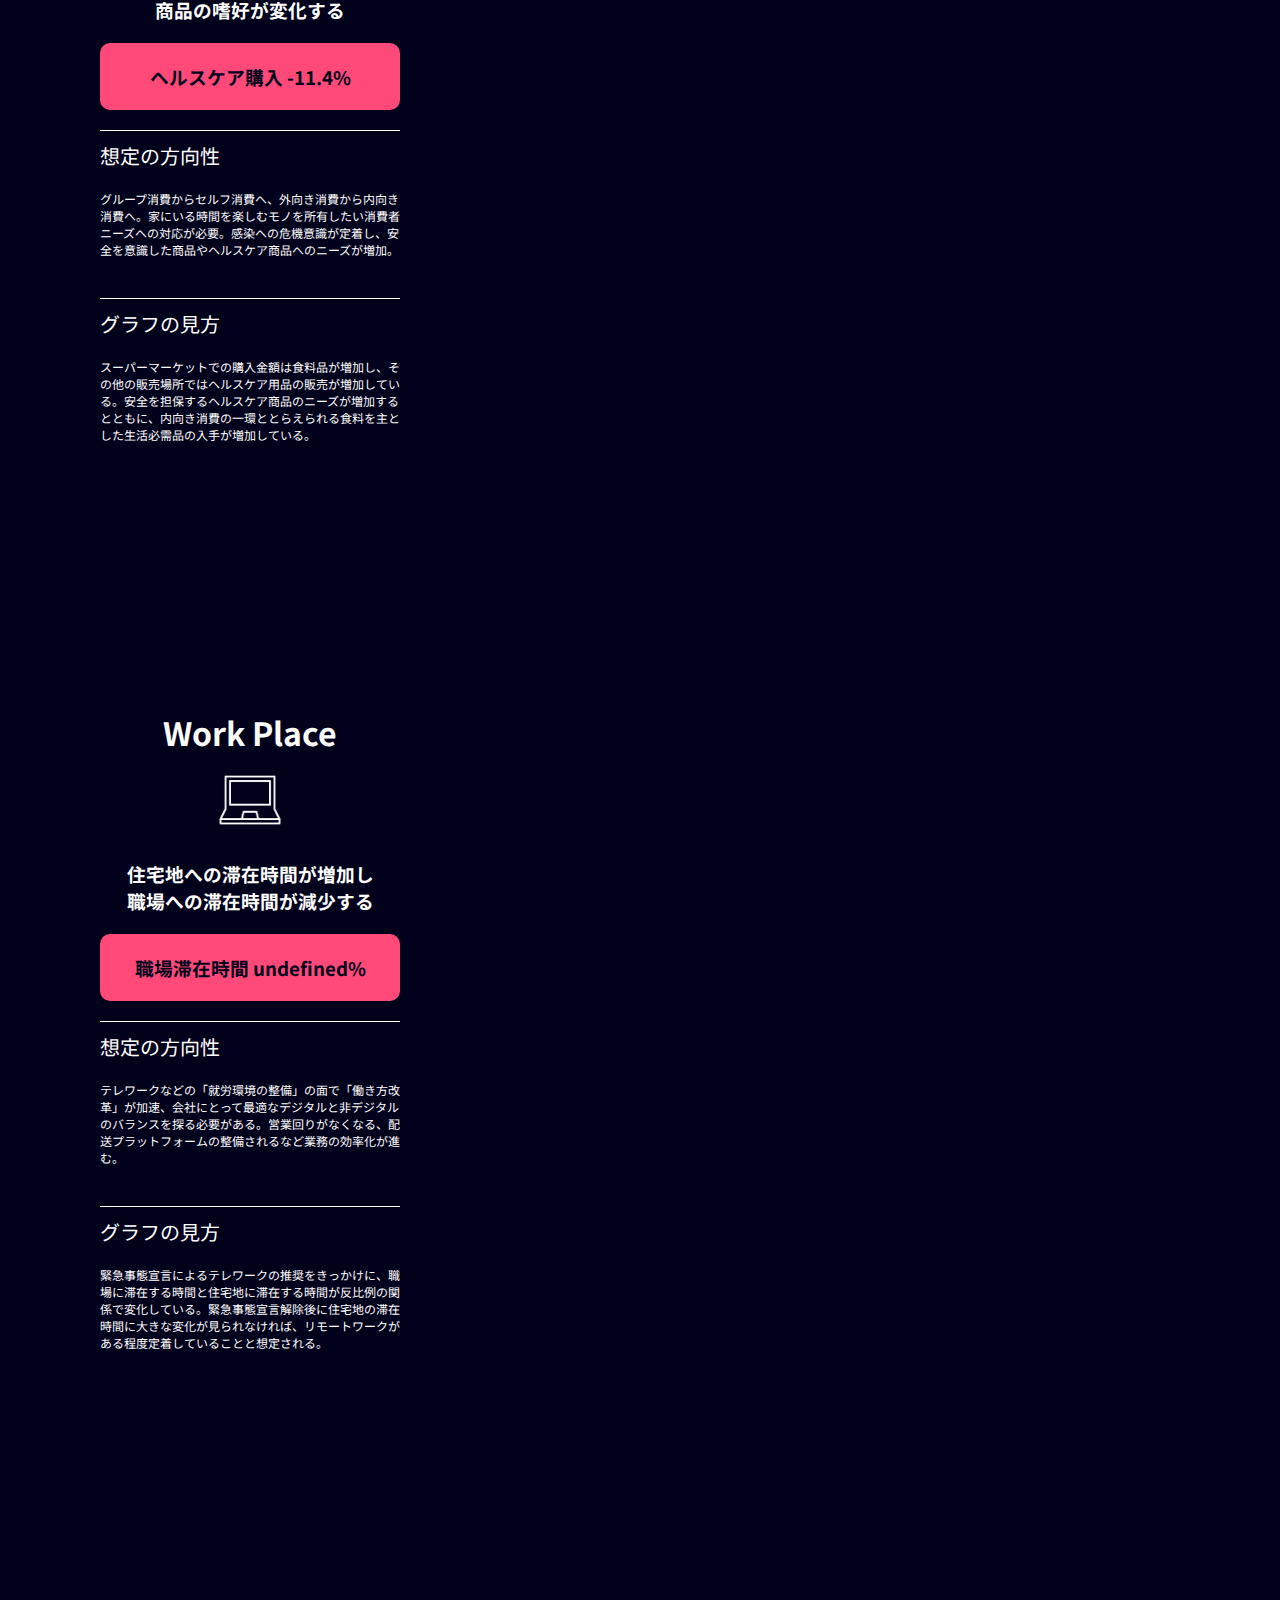
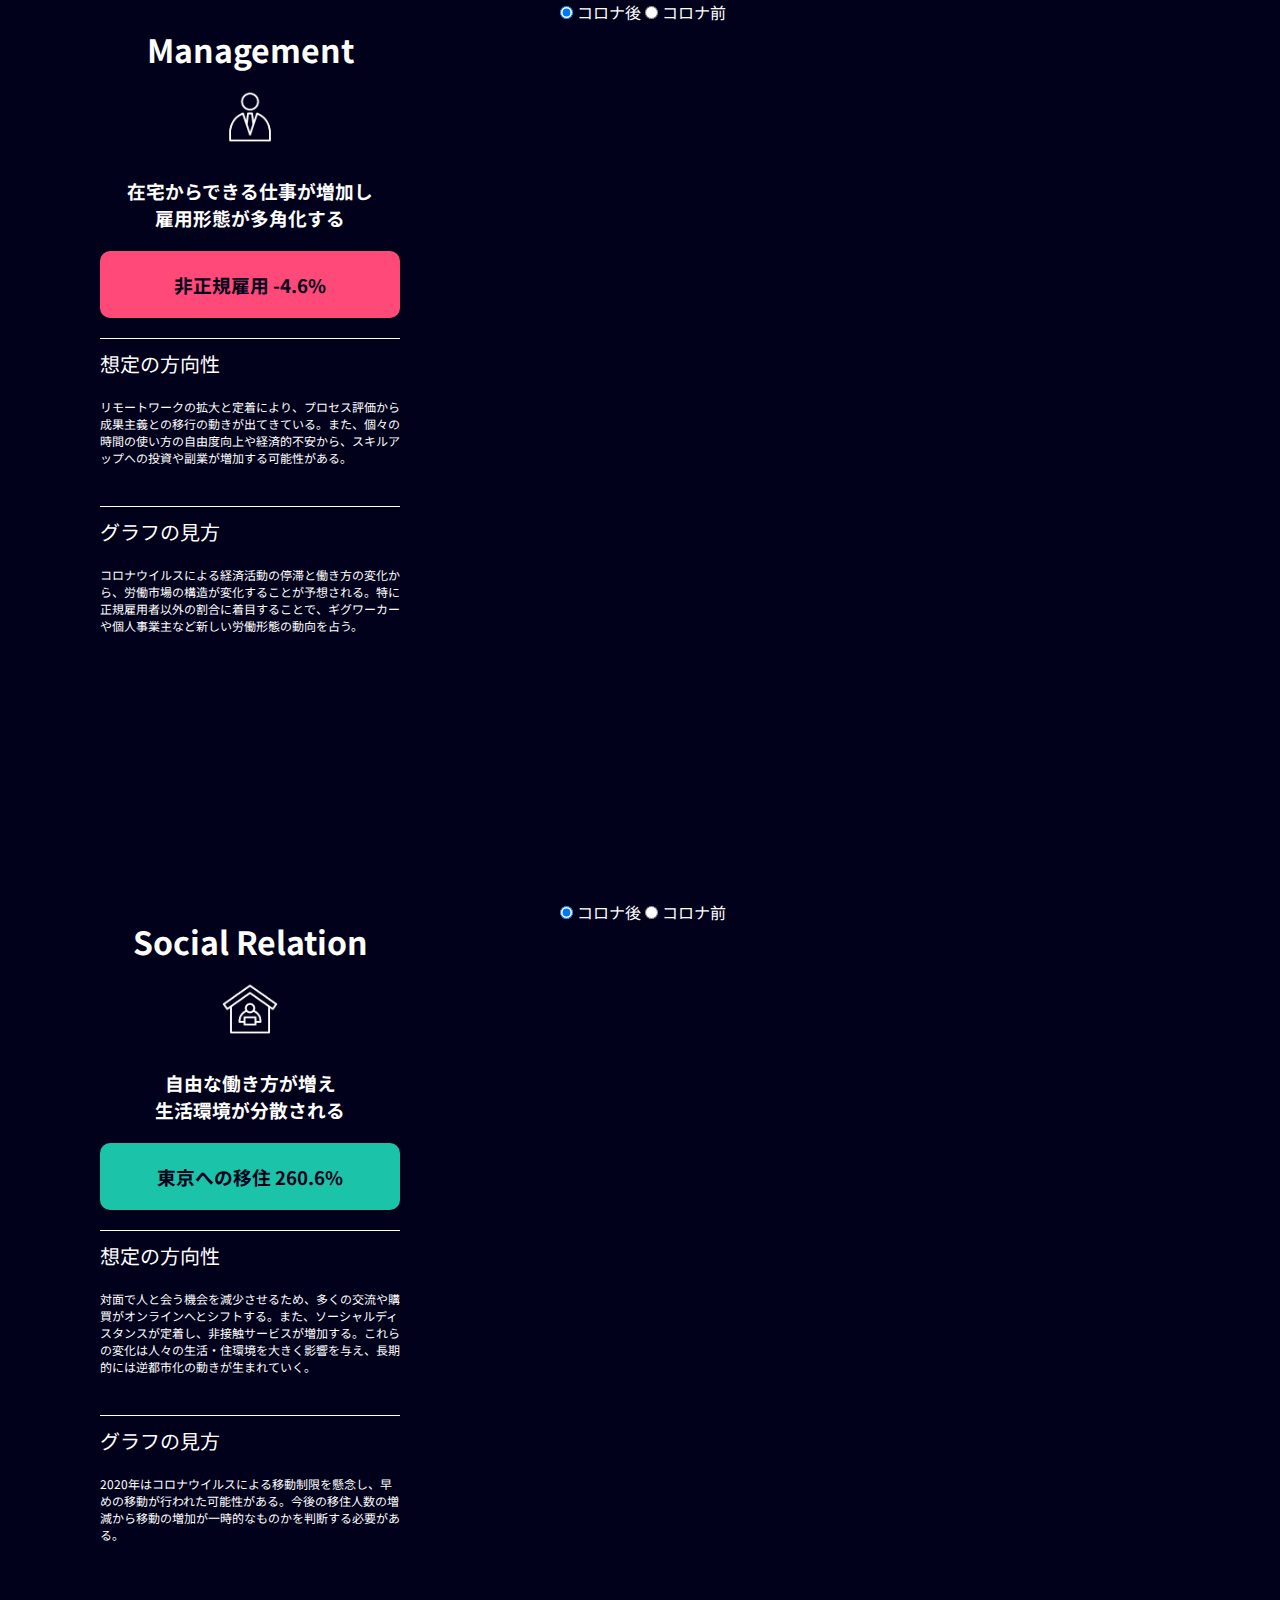
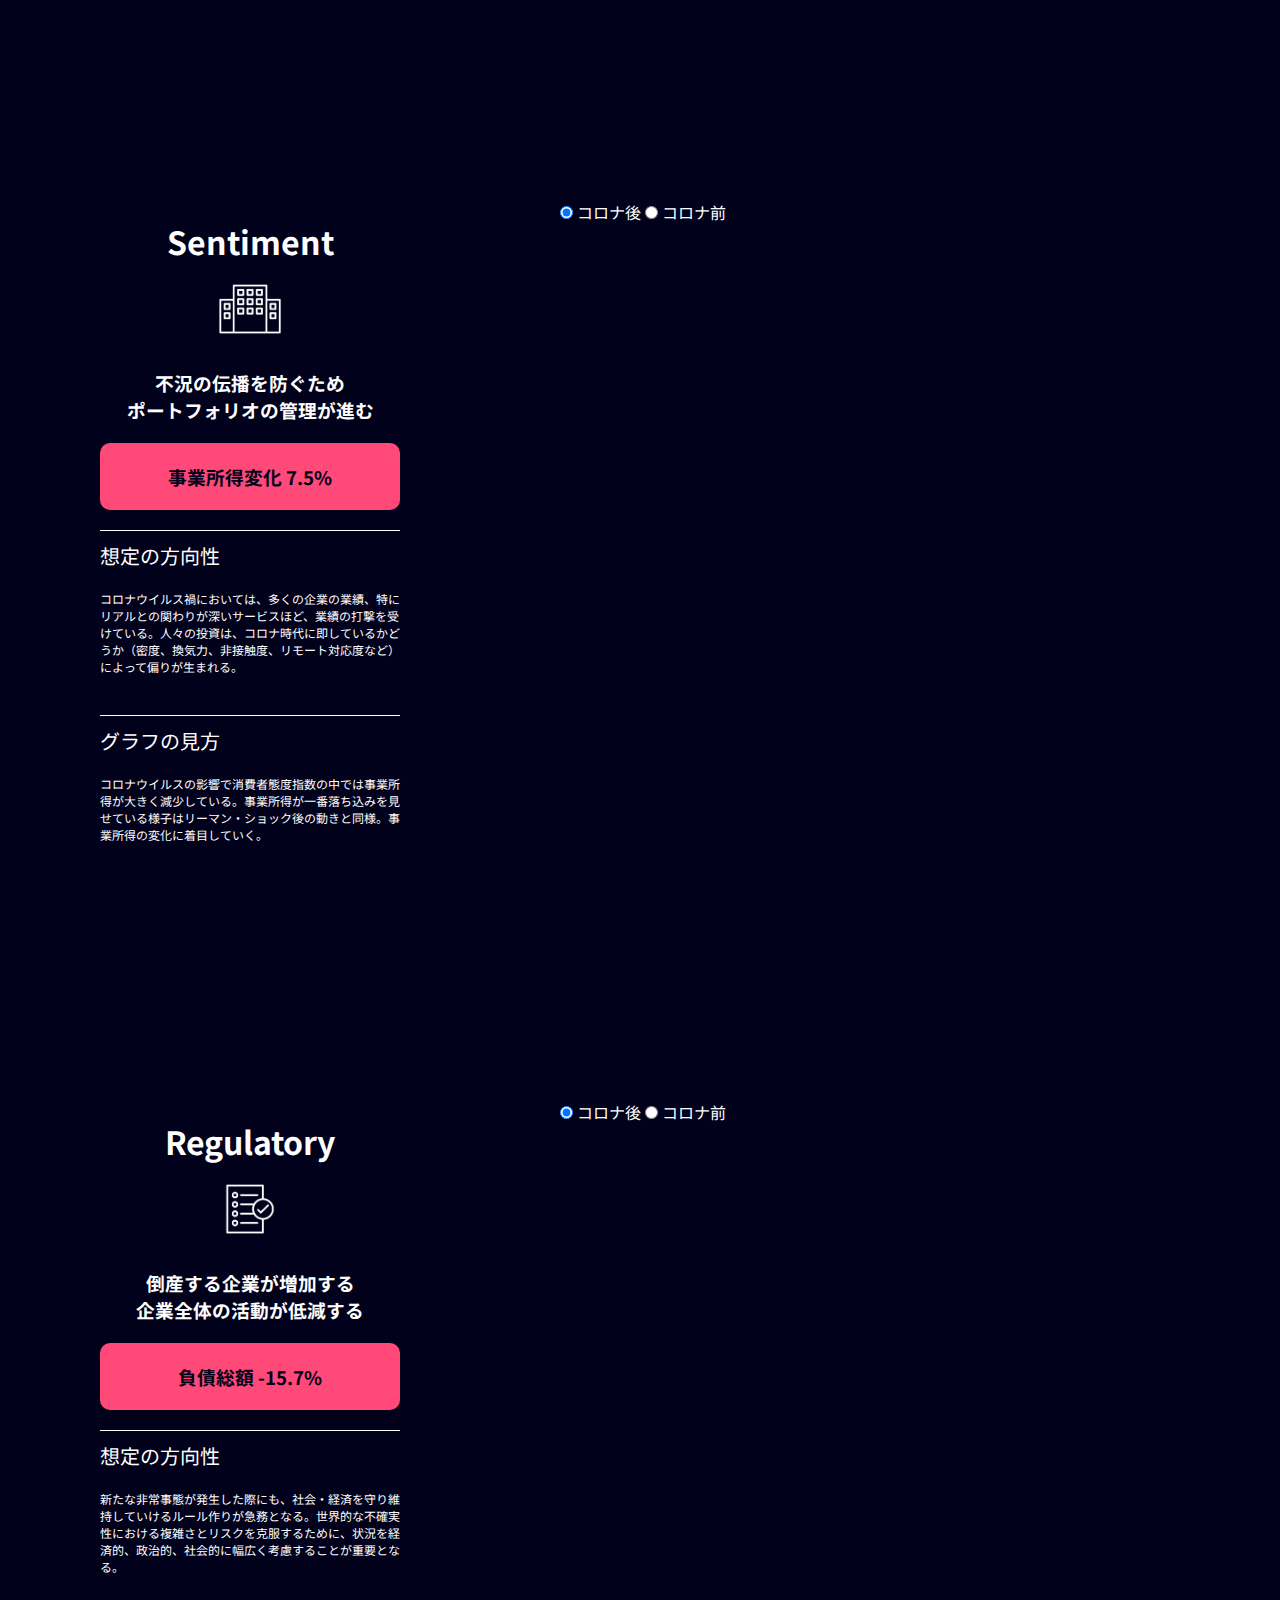
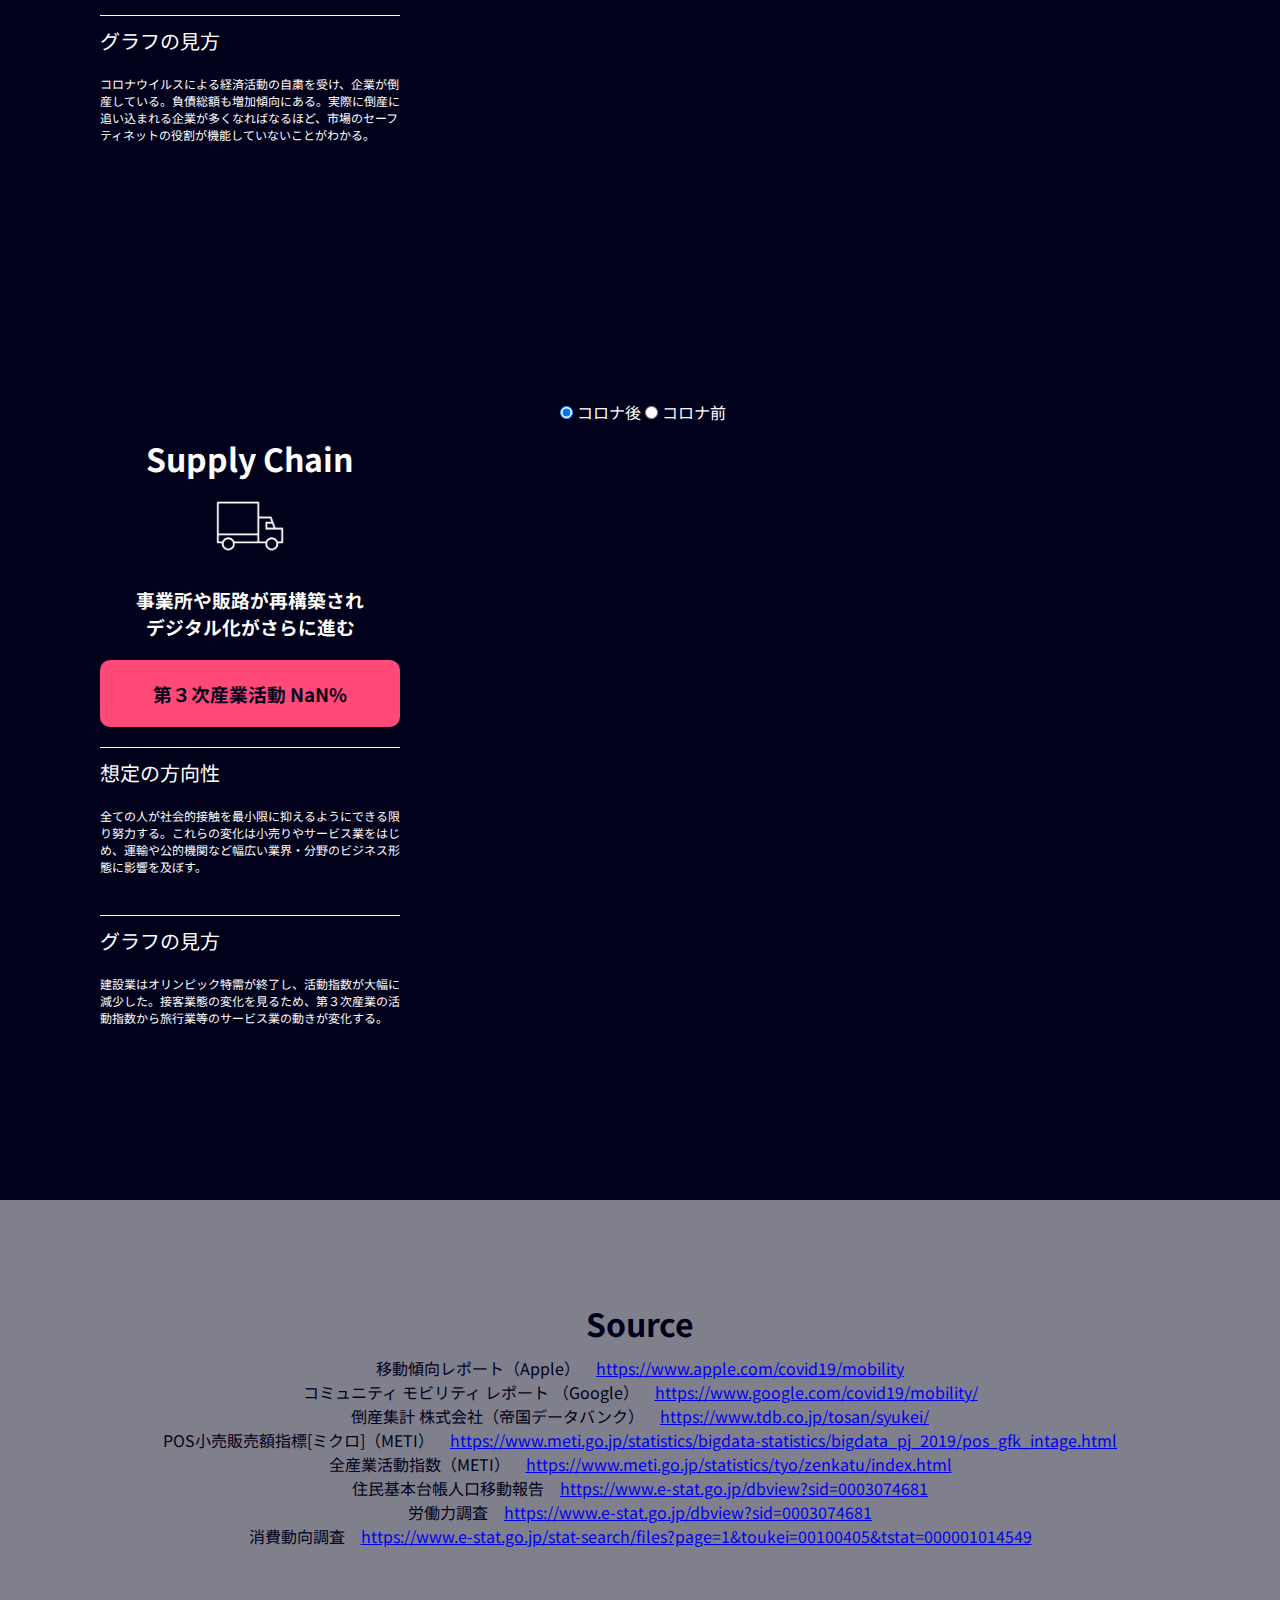
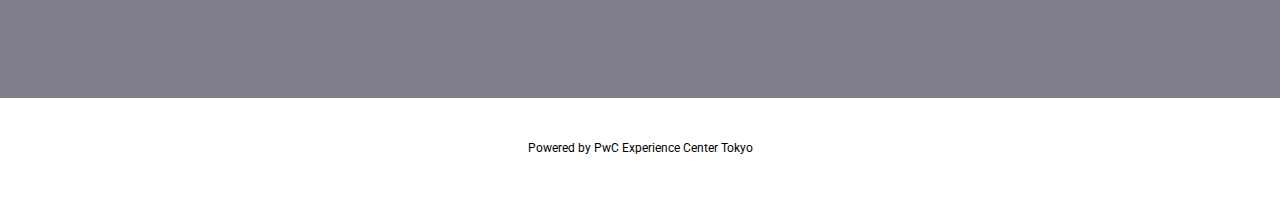
==== commit 4f7e8eed: "Add files via upload" ====
--- a/index.html
+++ b/index.html
@@ -123,7 +123,7 @@
             <li class="graph_1">グラフの見方</li>
           </ul>
           <p>
-          コロナウイルスの影響で飲食店の営業が自粛し、自炊を行う人が増えた。その結果、生活必需品をスーパーマーケットで賄う人が増加した。その一方で出歩く機会が減少し、コンビニエンスストアの販売金額が減少している。
+          生活必需品をスーパーマーケットで賄う人が増加したことは、コロナウイルスの影響で飲食店の営業が自粛し、自炊を行う人が増えていると想定される。関連して、出歩く機会が減少し、コンビニエンスストアの販売金額が減少していると想定される。
           </p>
         </div>      
       </div>
@@ -156,15 +156,15 @@
           <li class="info_1">想定の方向性</li>
           </ul>
               <p>
-              グループ消費からセルフ消費へ、外向き消費から内向き消費へ。家にいる時間を楽しむモノを所有したい消費者ニーズへの対応が必要。感染への危機意識が定着し、安全を意識した商品やヘルスケア商品へのニーズも増加。
-              </p>
-        </div>
-        <div class="block2">
-          <ul class="graph">
-            <li class="graph_1">グラフの見方</li>
-          </ul>
-          <p>
-          スーパーマーケットでの購入金額は食料品が増加し、その他の販売場所ではヘルスケア用品の販売が増加している。安全を担保するヘルスケア商品のニーズが増加するとともに、食料を主とした生活必需品の入手経路先に注目する。
+              グループ消費からセルフ消費へ、外向き消費から内向き消費へ。家にいる時間を楽しむモノを所有したい消費者ニーズへの対応が必要。感染への危機意識が定着し、安全を意識した商品やヘルスケア商品へのニーズが増加。
+              </p>
+        </div>
+        <div class="block2">
+          <ul class="graph">
+            <li class="graph_1">グラフの見方</li>
+          </ul>
+          <p>
+          スーパーマーケットでの購入金額は食料品が増加し、その他の販売場所ではヘルスケア用品の販売が増加している。安全を担保するヘルスケア商品のニーズが増加するとともに、内向き消費の一環ととらえられる食料を主とした生活必需品の入手が増加している。
           </p>
         </div>      
       </div>
@@ -207,7 +207,7 @@
             <li class="graph_1">グラフの見方</li>
           </ul>
           <p>
-            緊急事態宣言によるテレワークの推奨をきっかけに、職場に滞在する時間と住宅地に滞在する時間が反比例の関係で変化している。緊急事態宣言解除後も、職場への滞在時間が戻るかどうかはリモートワークが日本企業の働き方として定着するかを測る指標になりうる。
+            緊急事態宣言によるテレワークの推奨をきっかけに、職場に滞在する時間と住宅地に滞在する時間が反比例の関係で変化している。緊急事態宣言解除後に住宅地の滞在時間に大きな変化が見られなければ、リモートワークがある程度定着していることと想定される。
           </p>
         </div>      
       </div>
@@ -239,7 +239,7 @@
           <li class="info_1">想定の方向性</li>
           </ul>
               <p>
-              リモートワークの拡大と定着により、プロセス評価から成果主義へと移行が必要となる。また、個々の時間の使い方の自由度向上や経済的不安から、スキルアップへの投資や副業が増加する。
+              リモートワークの拡大と定着により、プロセス評価から成果主義との移行の動きが出てきている。また、個々の時間の使い方の自由度向上や経済的不安から、スキルアップへの投資や副業が増加する可能性がある。
               </p>
         </div>
         <div class="block2">
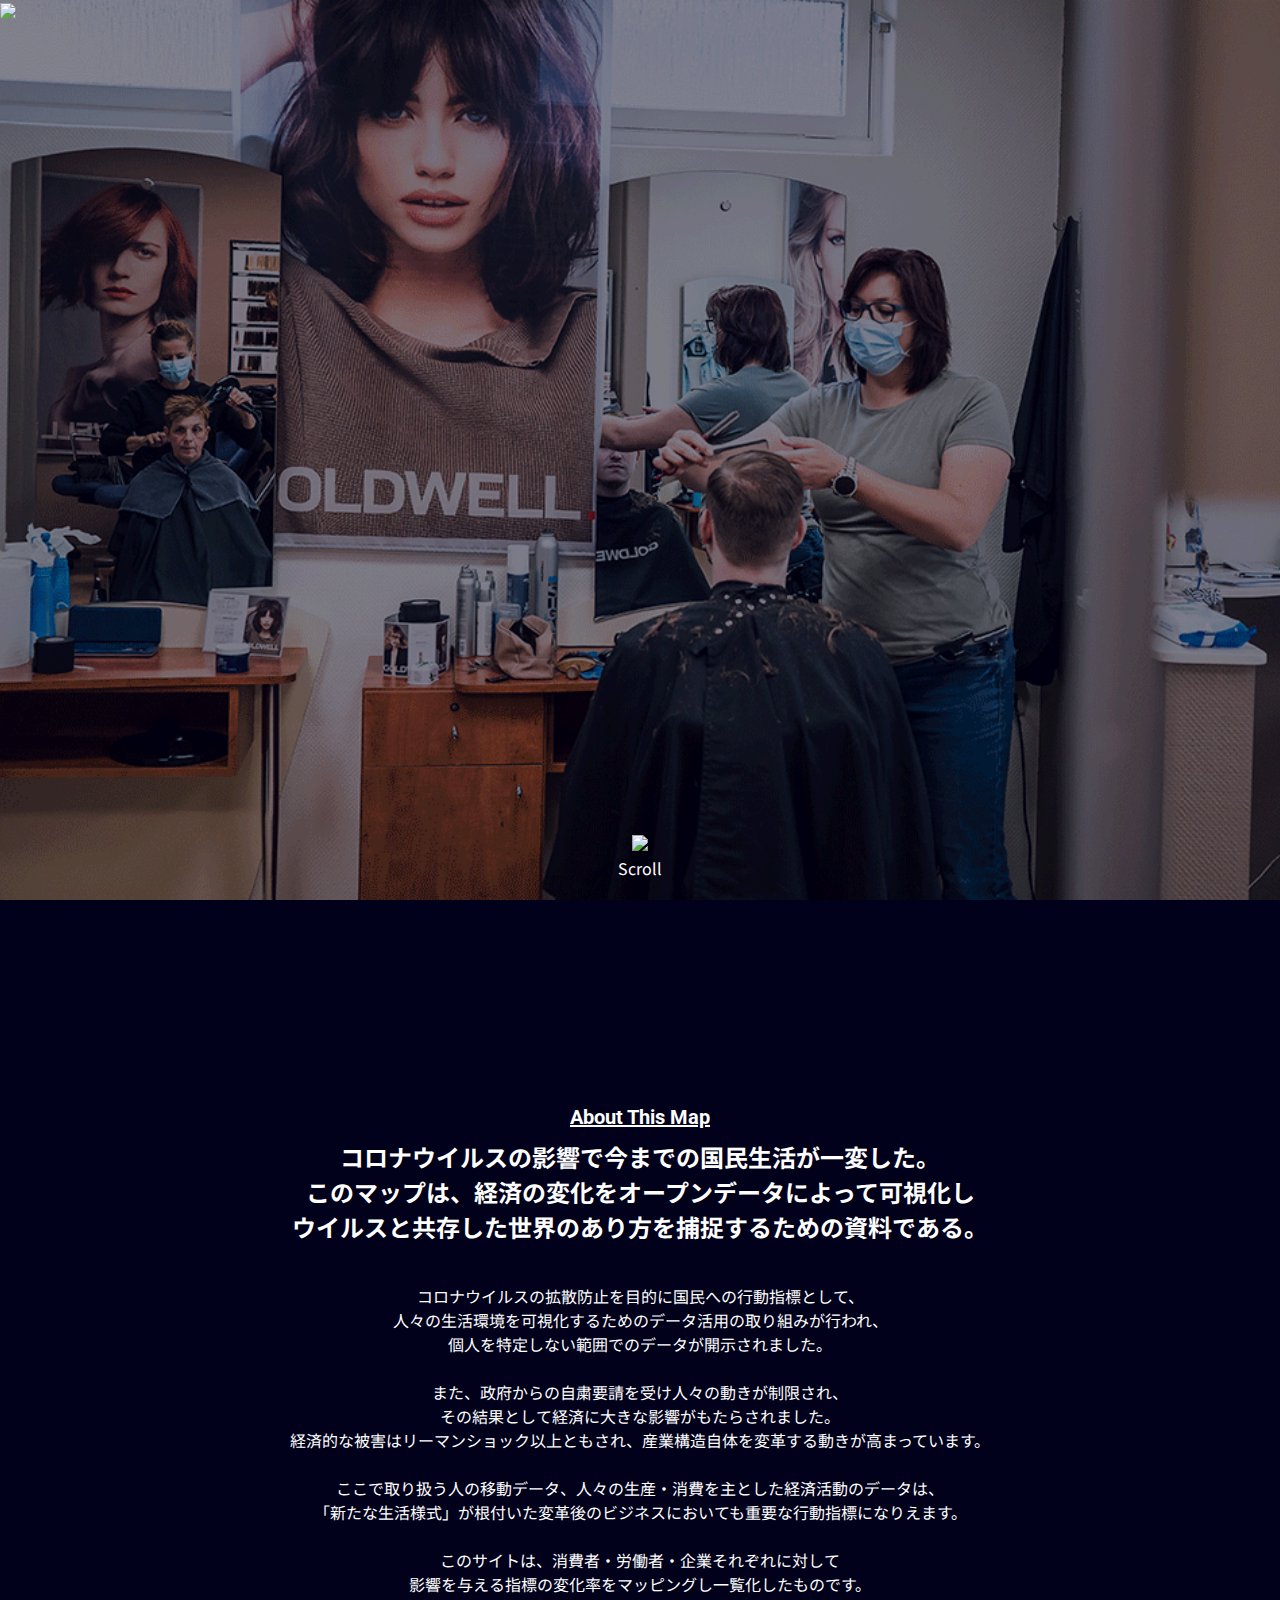
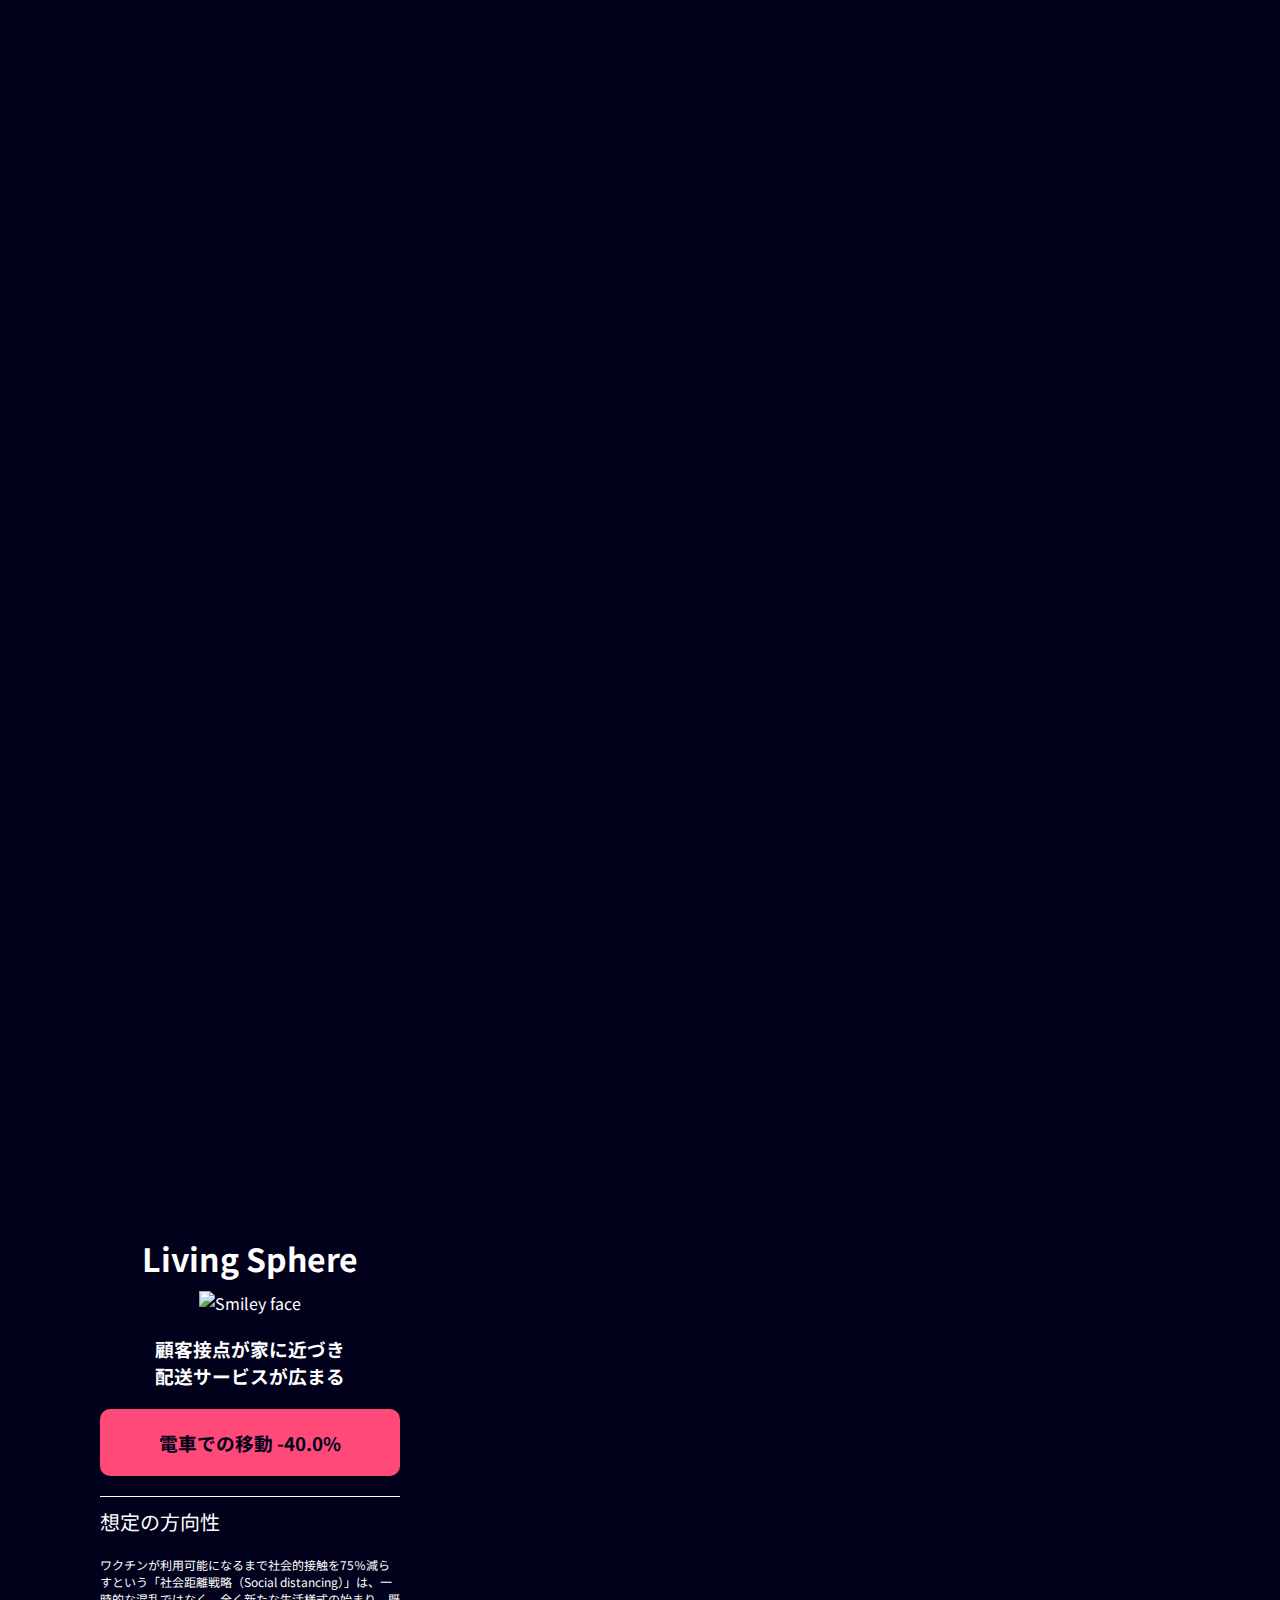
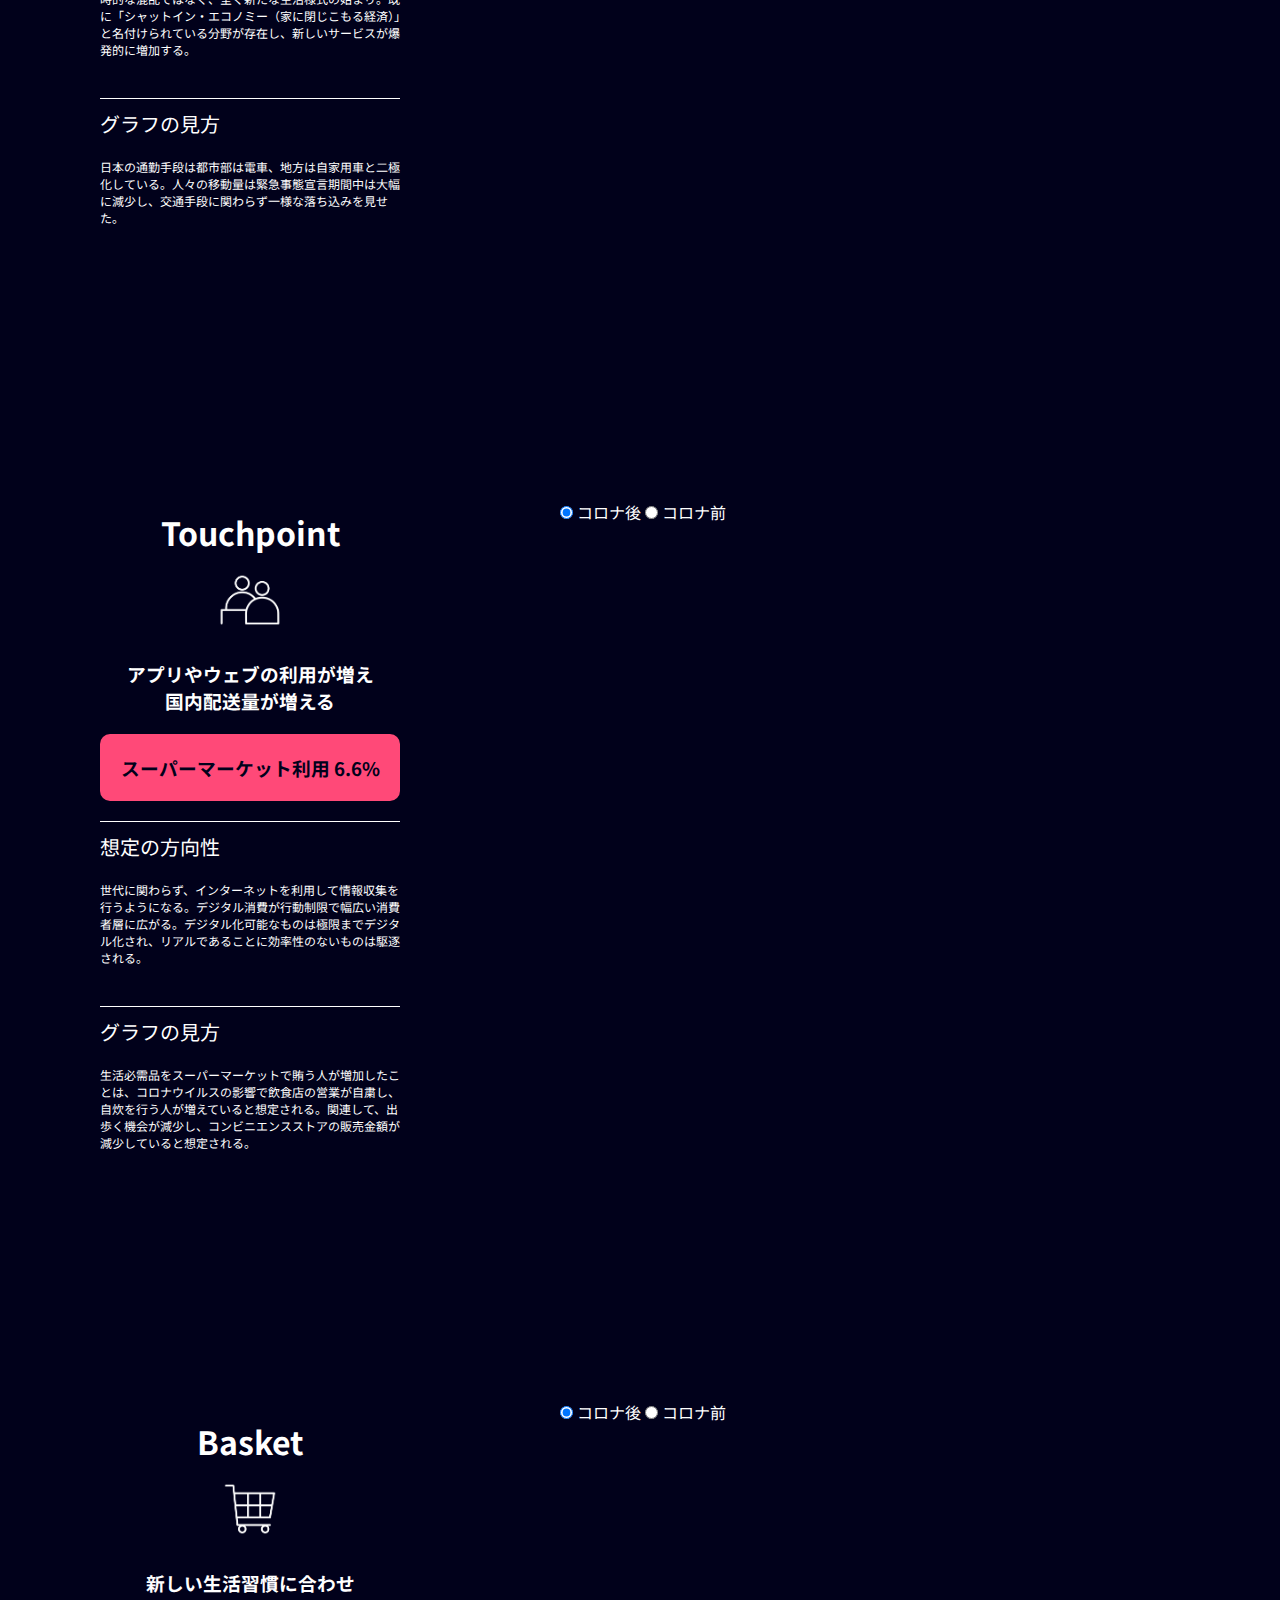
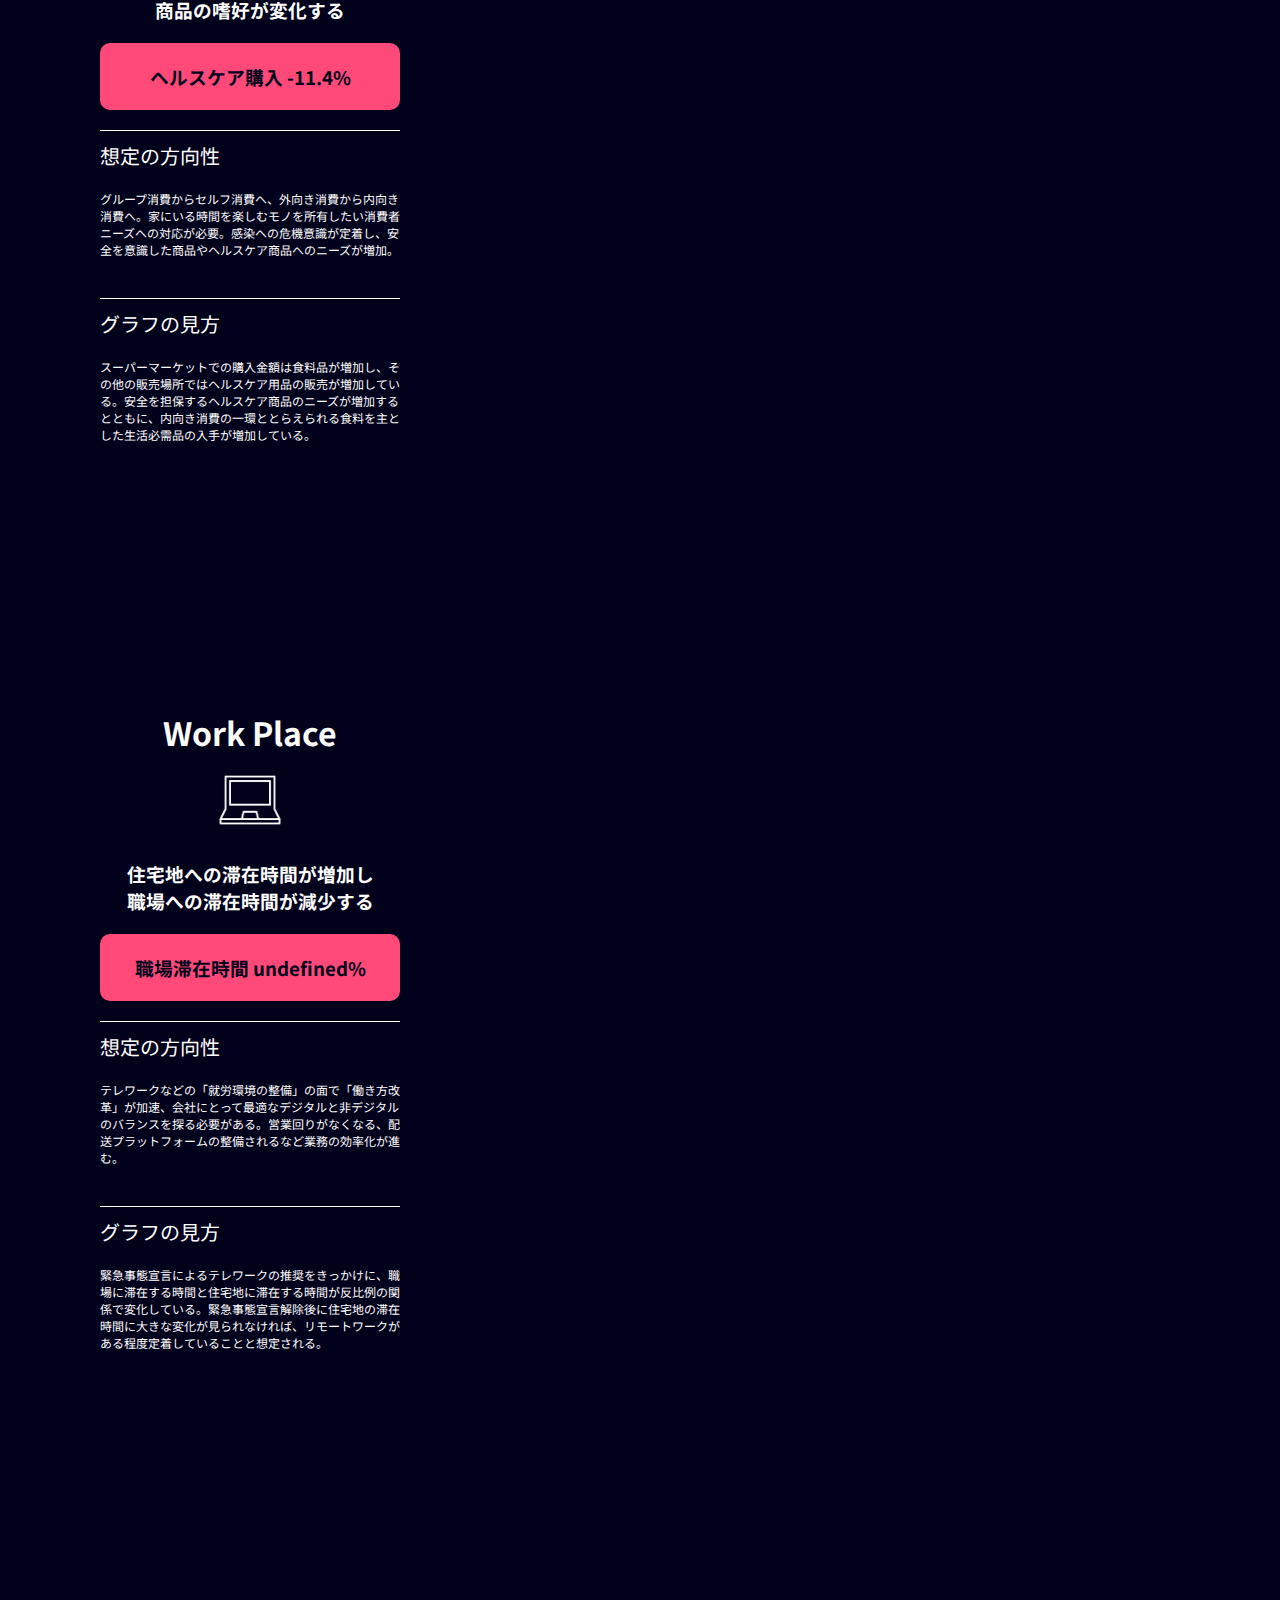
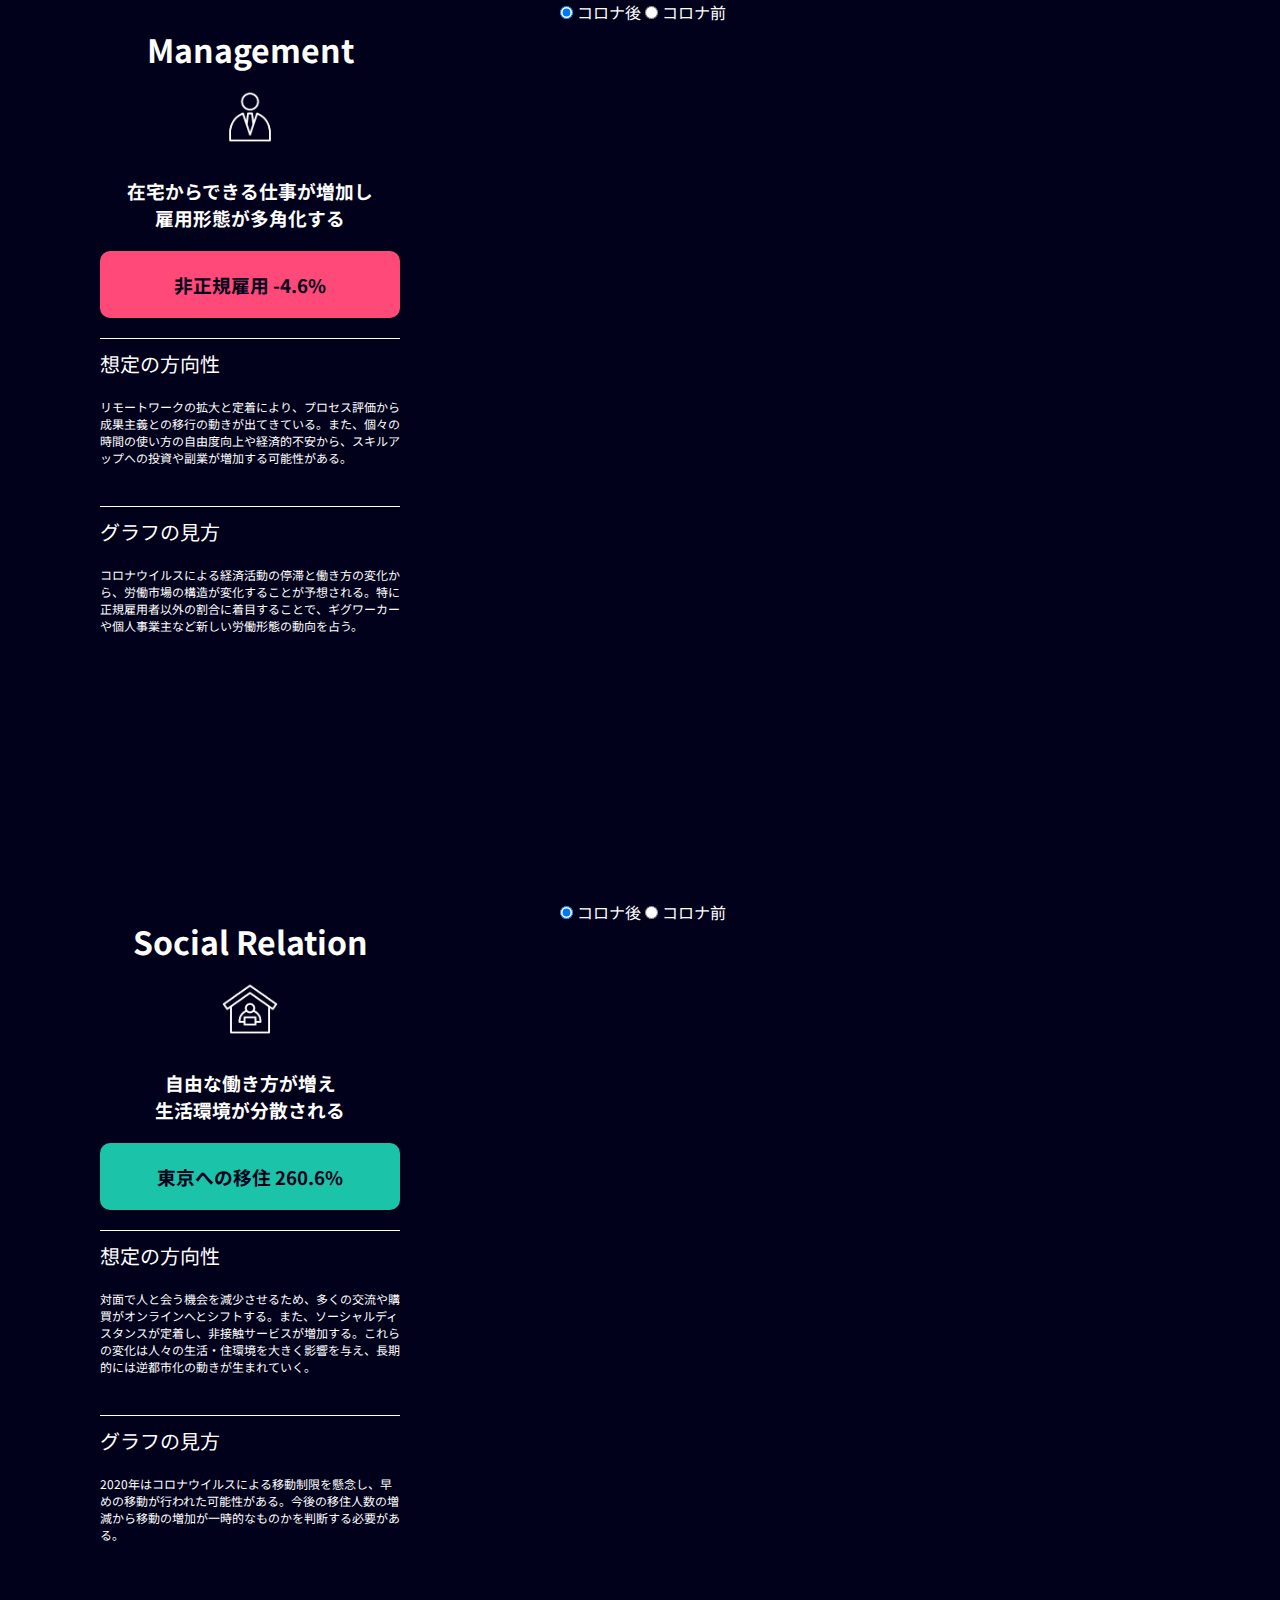
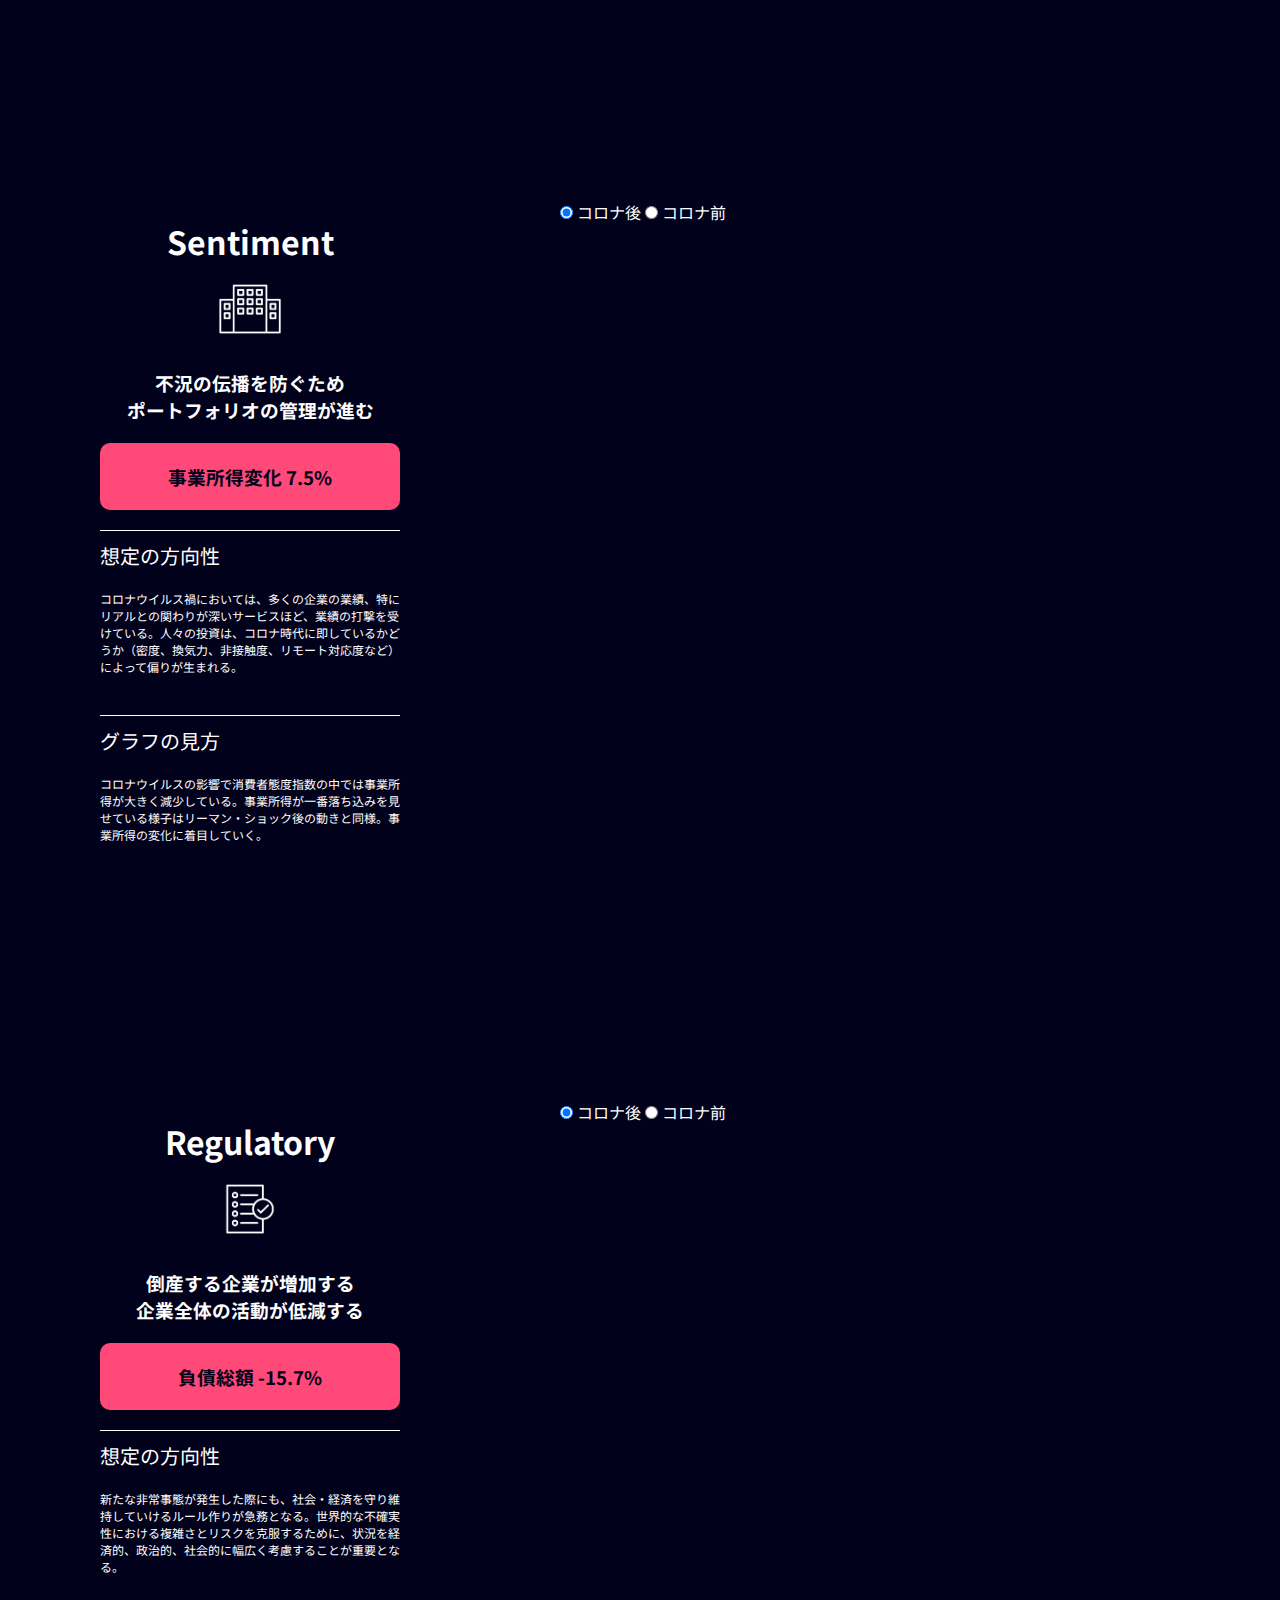
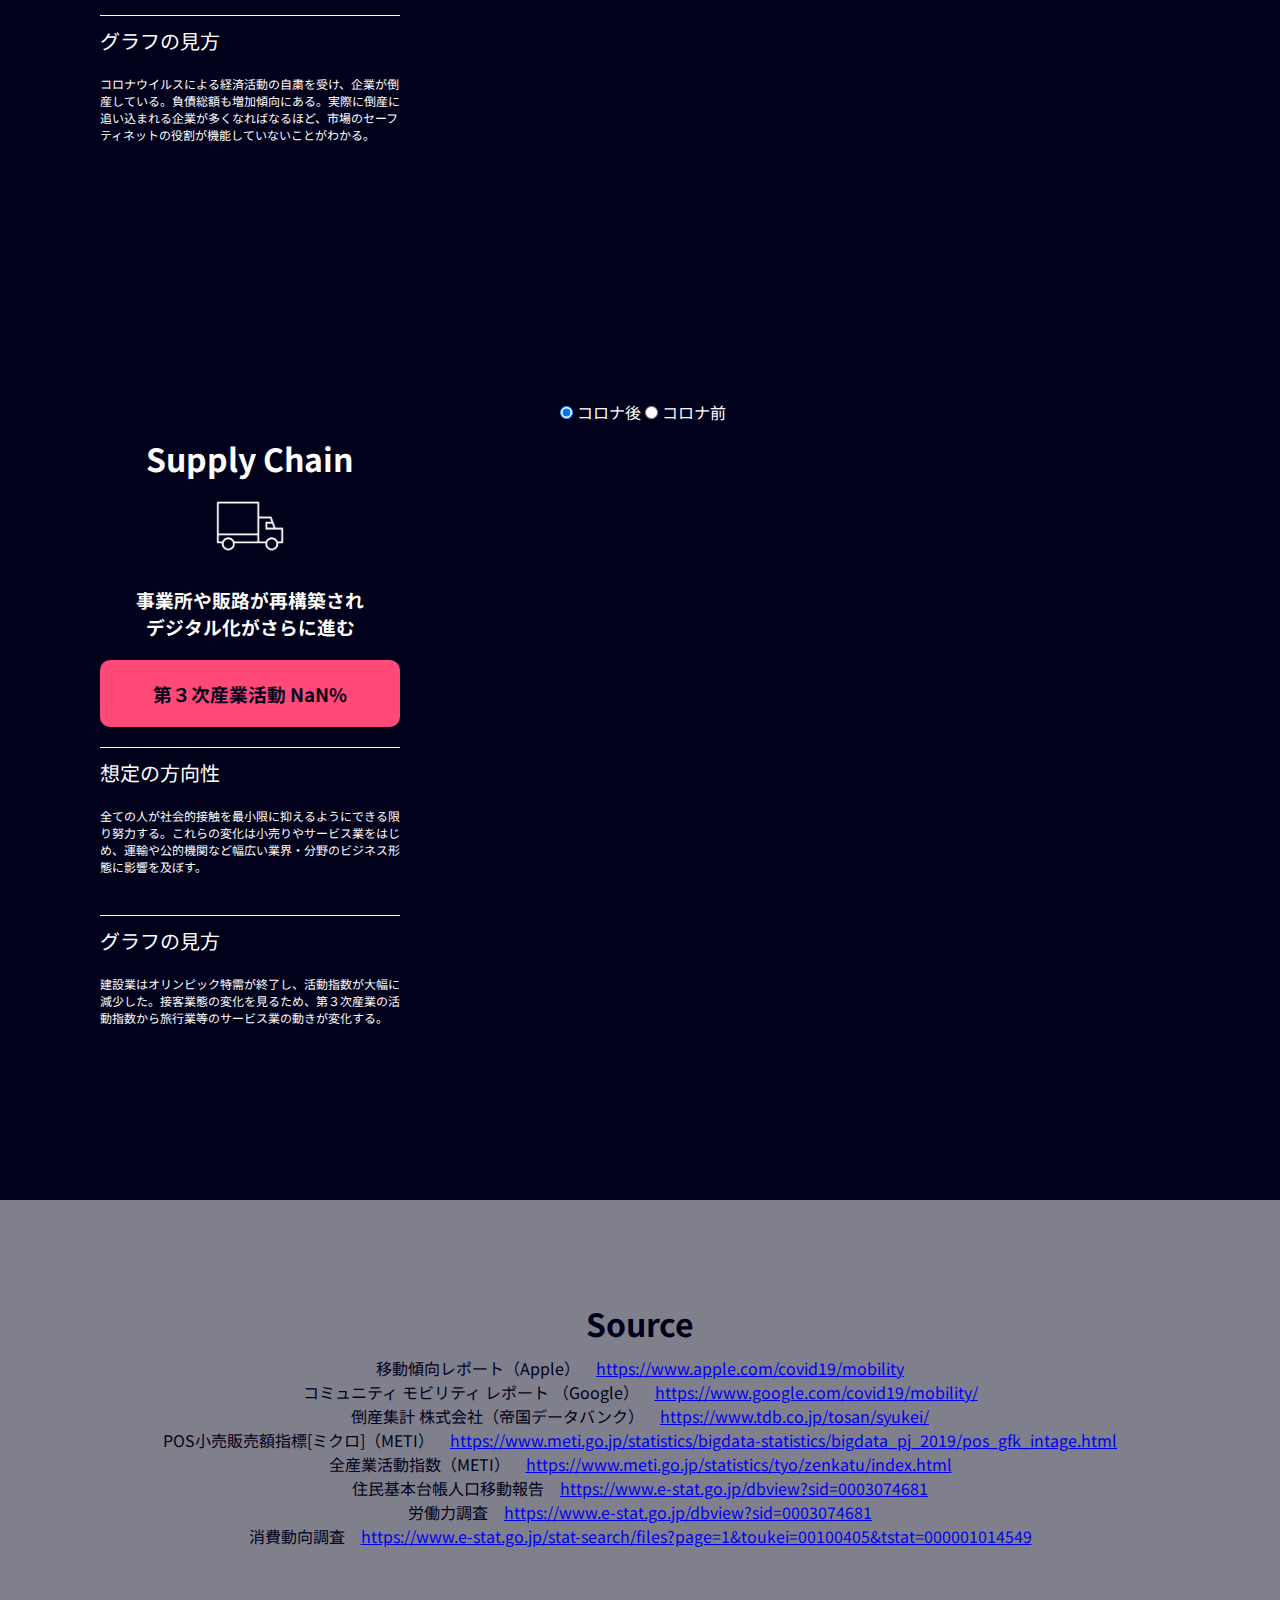
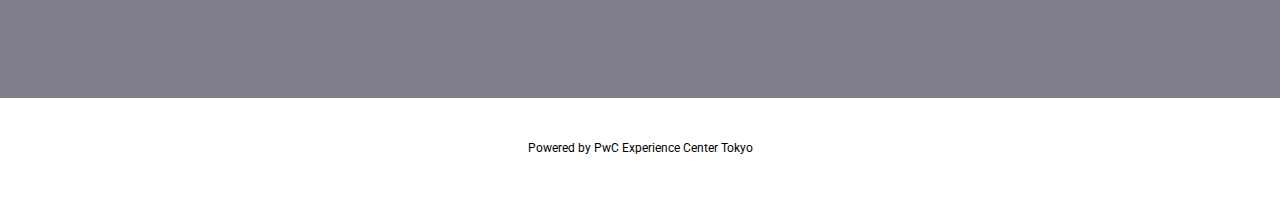
==== commit 00140196: "Add files via upload" ====
--- a/index.html
+++ b/index.html
@@ -105,7 +105,7 @@
         <div class="block1">
               <h1>Touchpoint</h1>
               <p><img src="image/graph_icon/customer_touchpoint.png" alt="Smiley face" height="70" width="70"></p>
-              <h3>アプリやウェブの利用者が増え<br>国内配送量が増える</h3>
+              <h3>アプリやウェブの利用が増え<br>国内配送量が増える</h3>
               <ul class="graph">
                 <li class="graph_2" style="background-color: #FF4978"><h3>スーパーマーケット利用&nbsp;<span id="samurai1">15.0</span>%</h3></li>
               </ul>
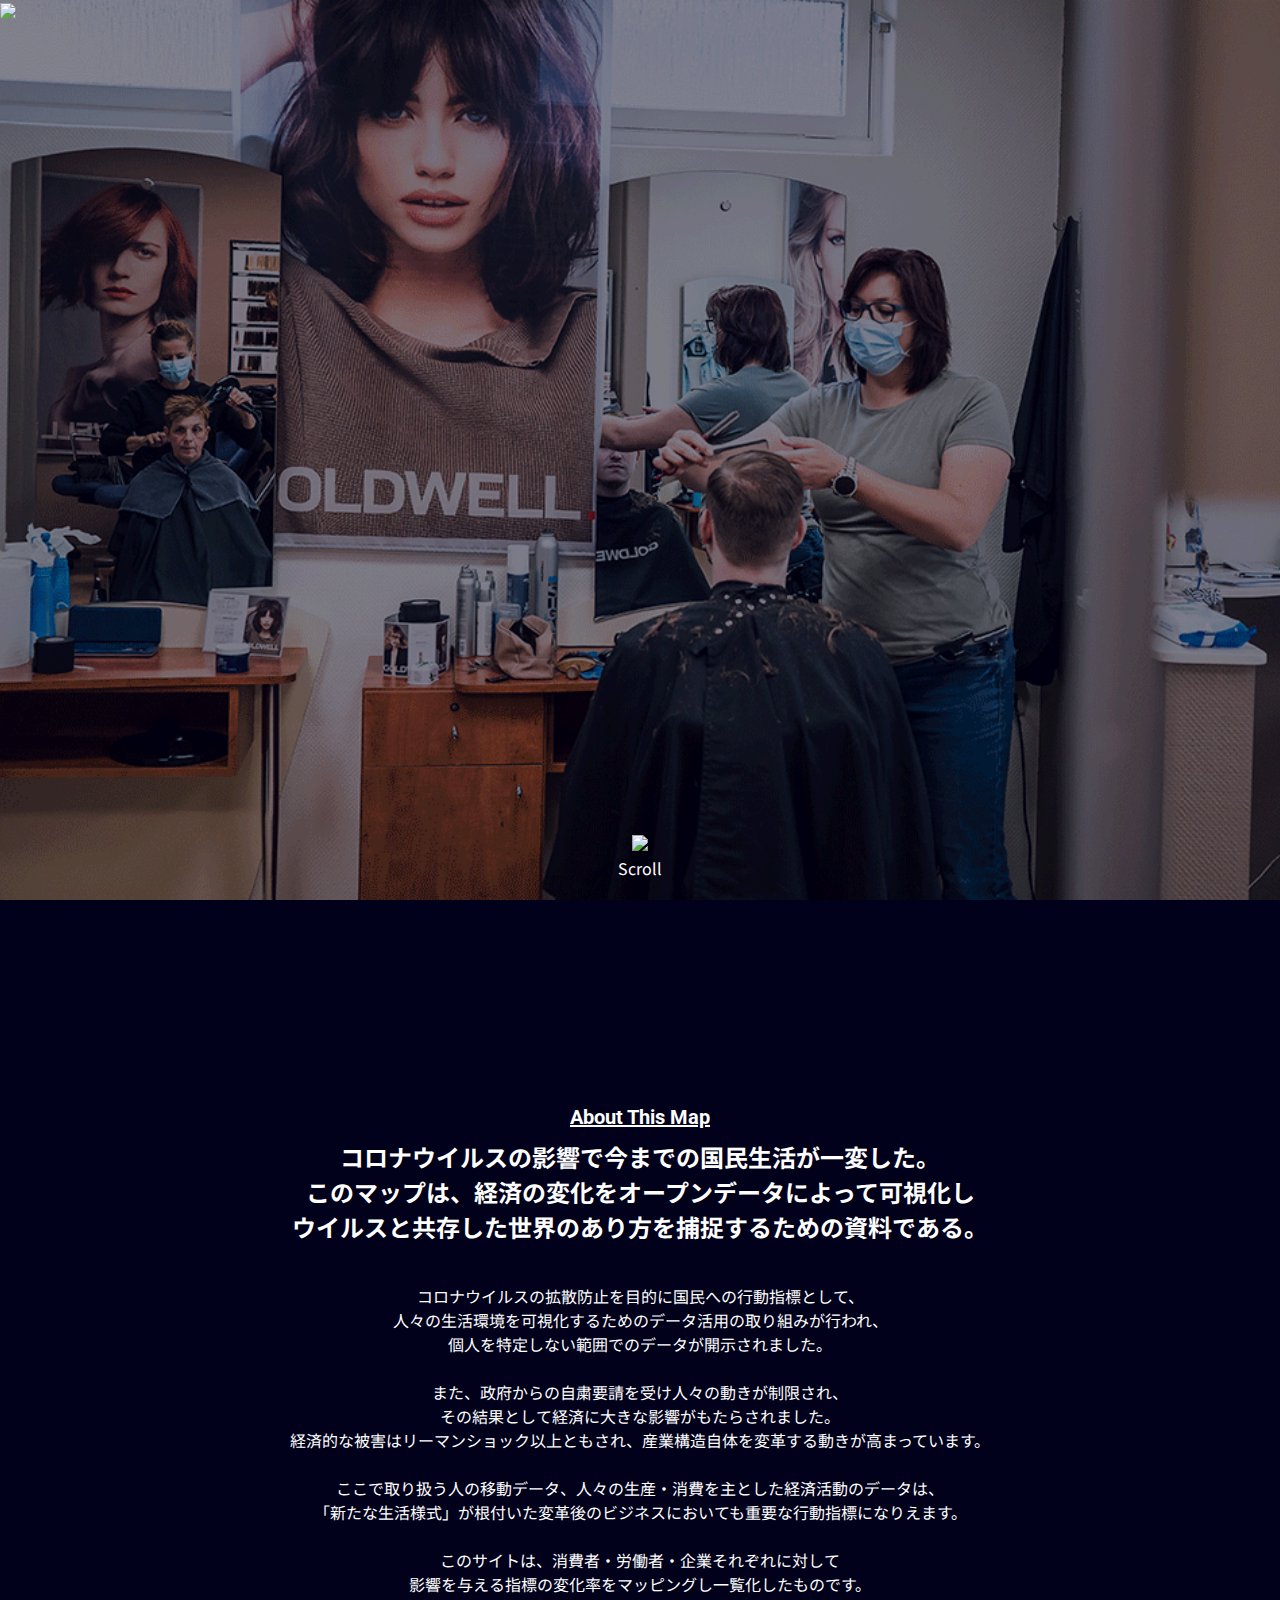
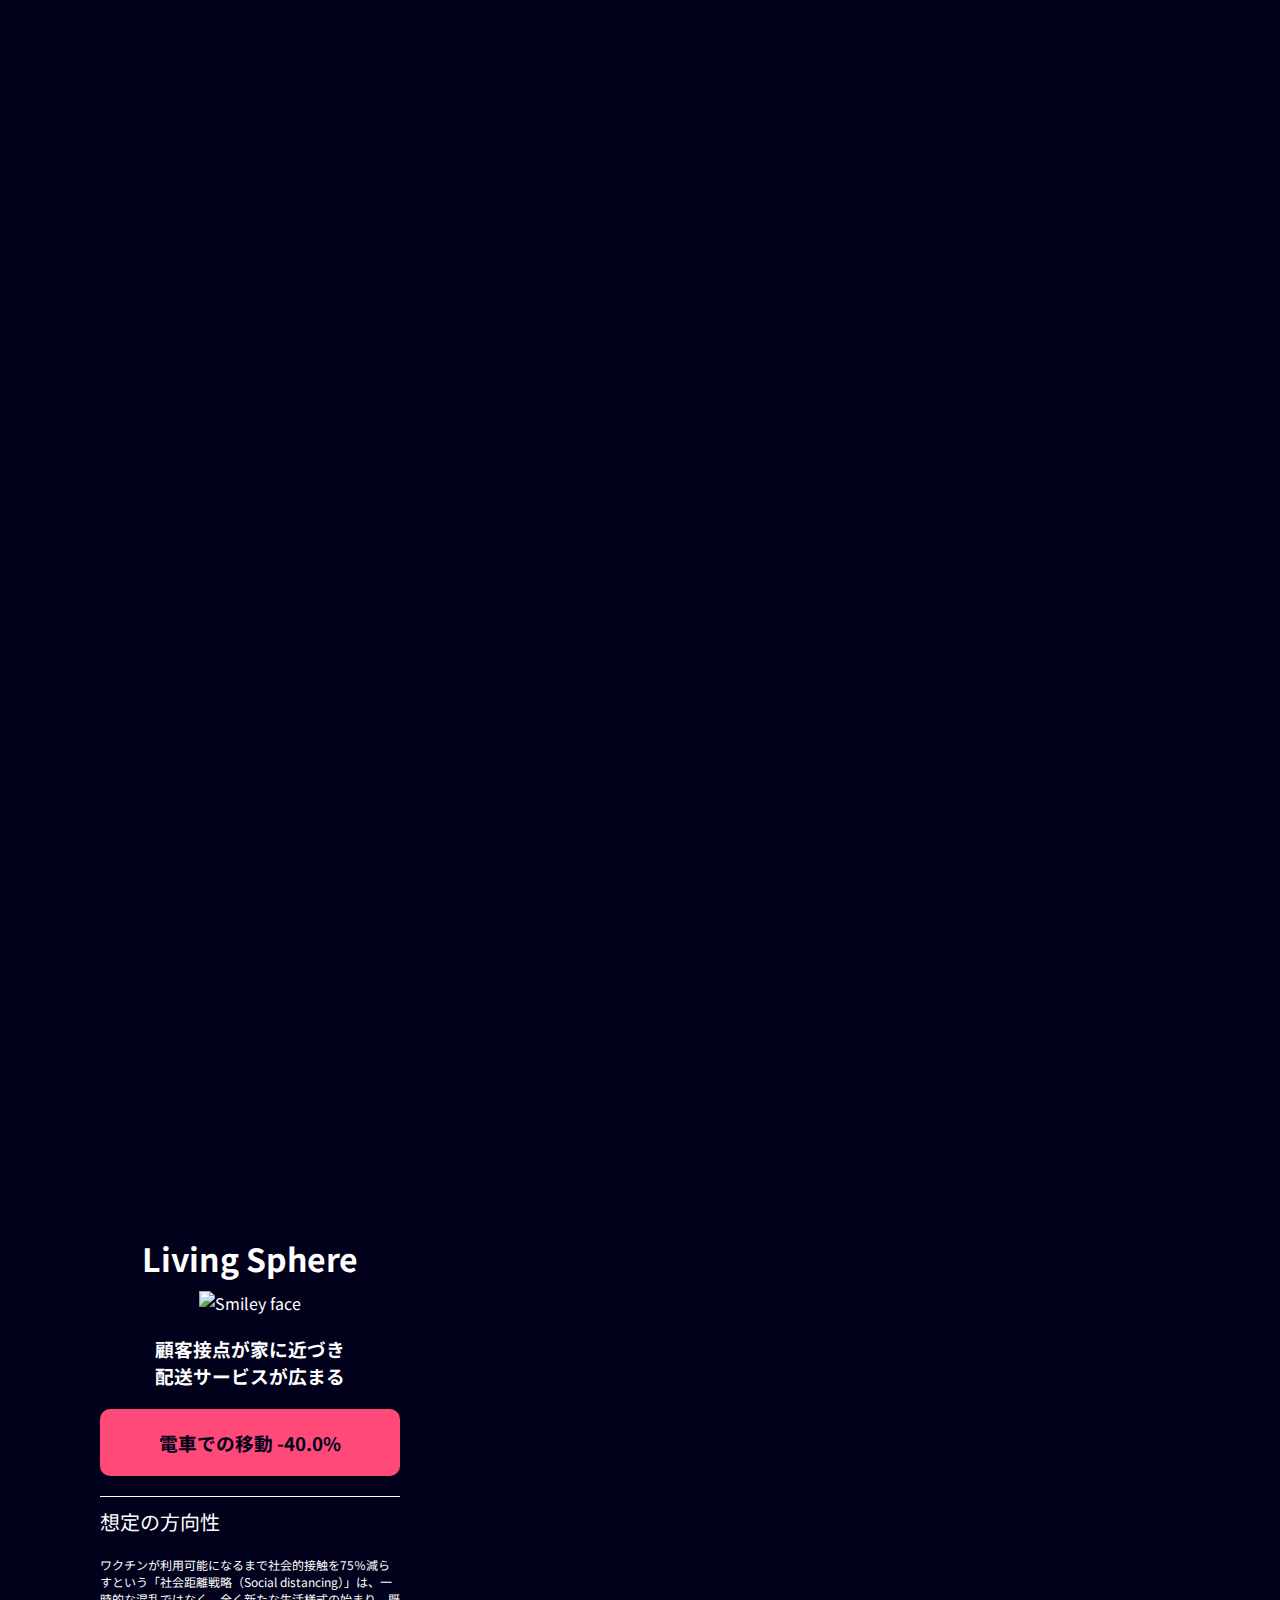
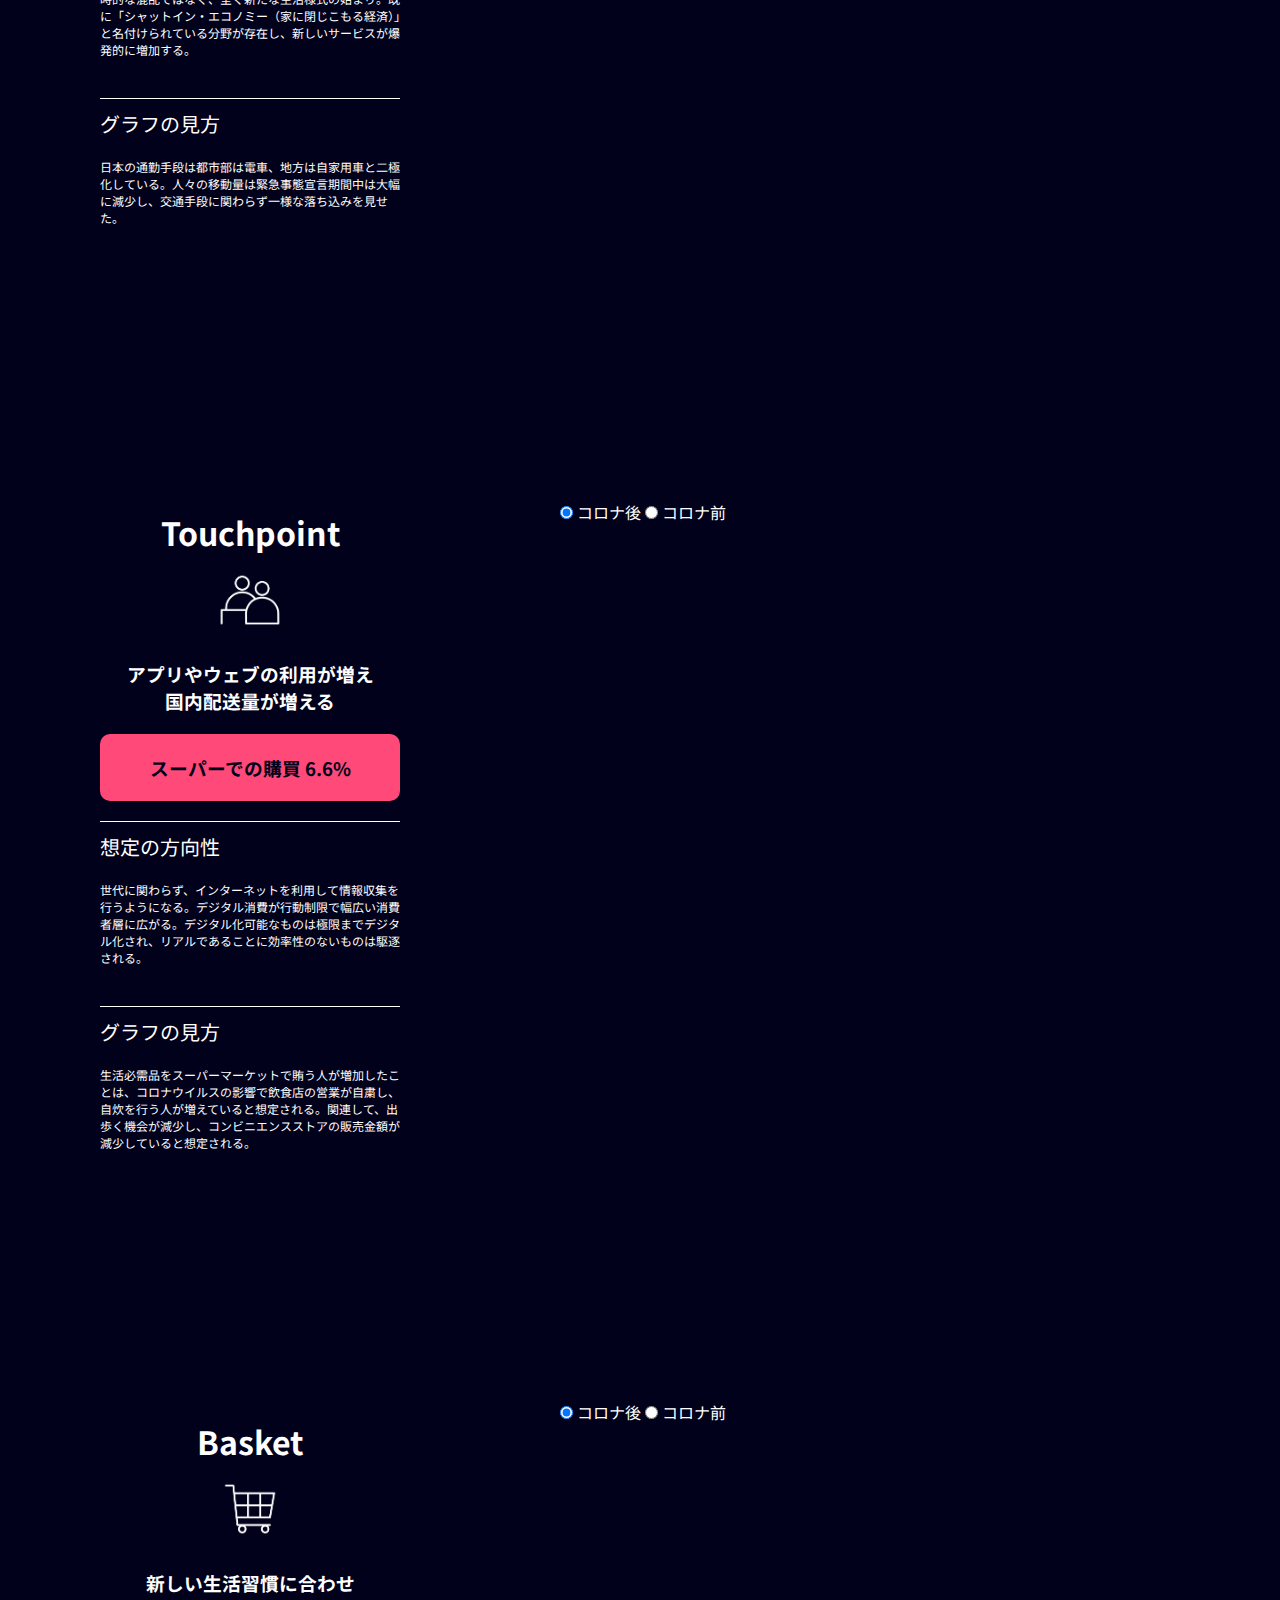
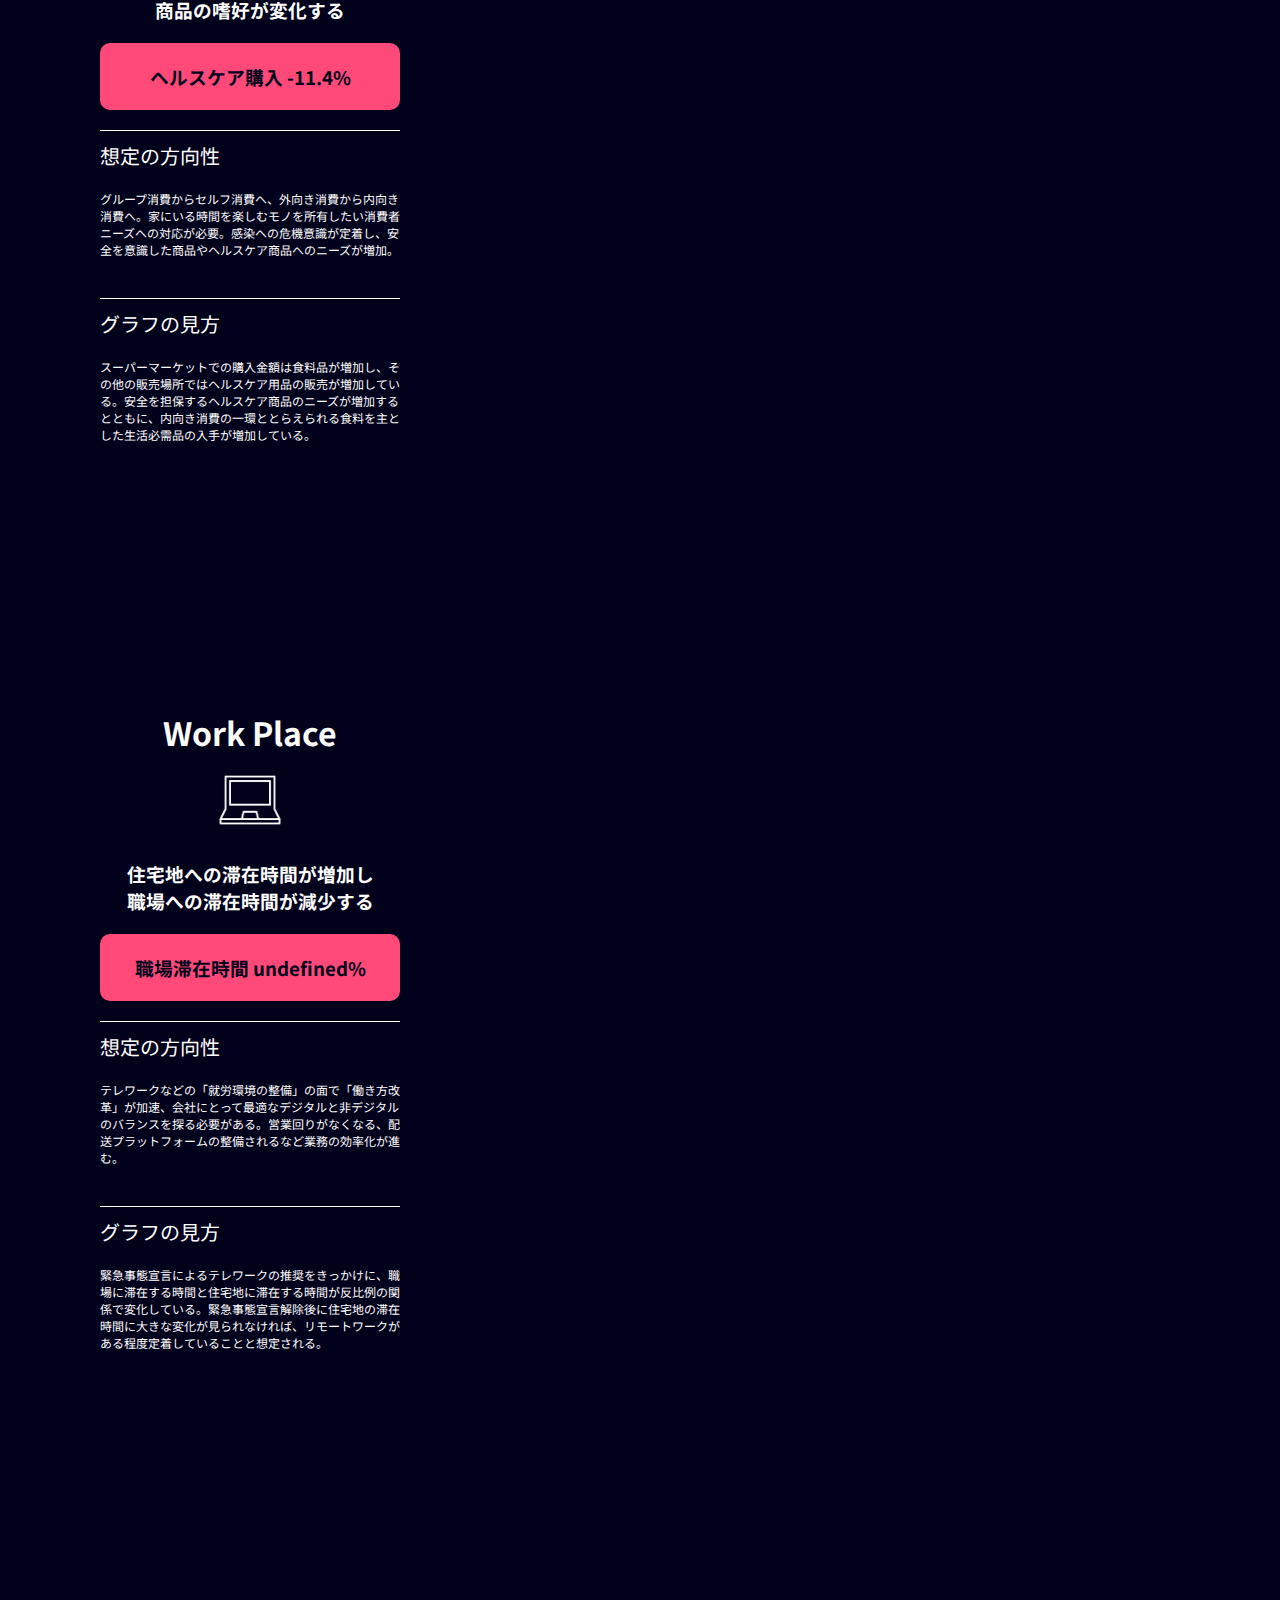
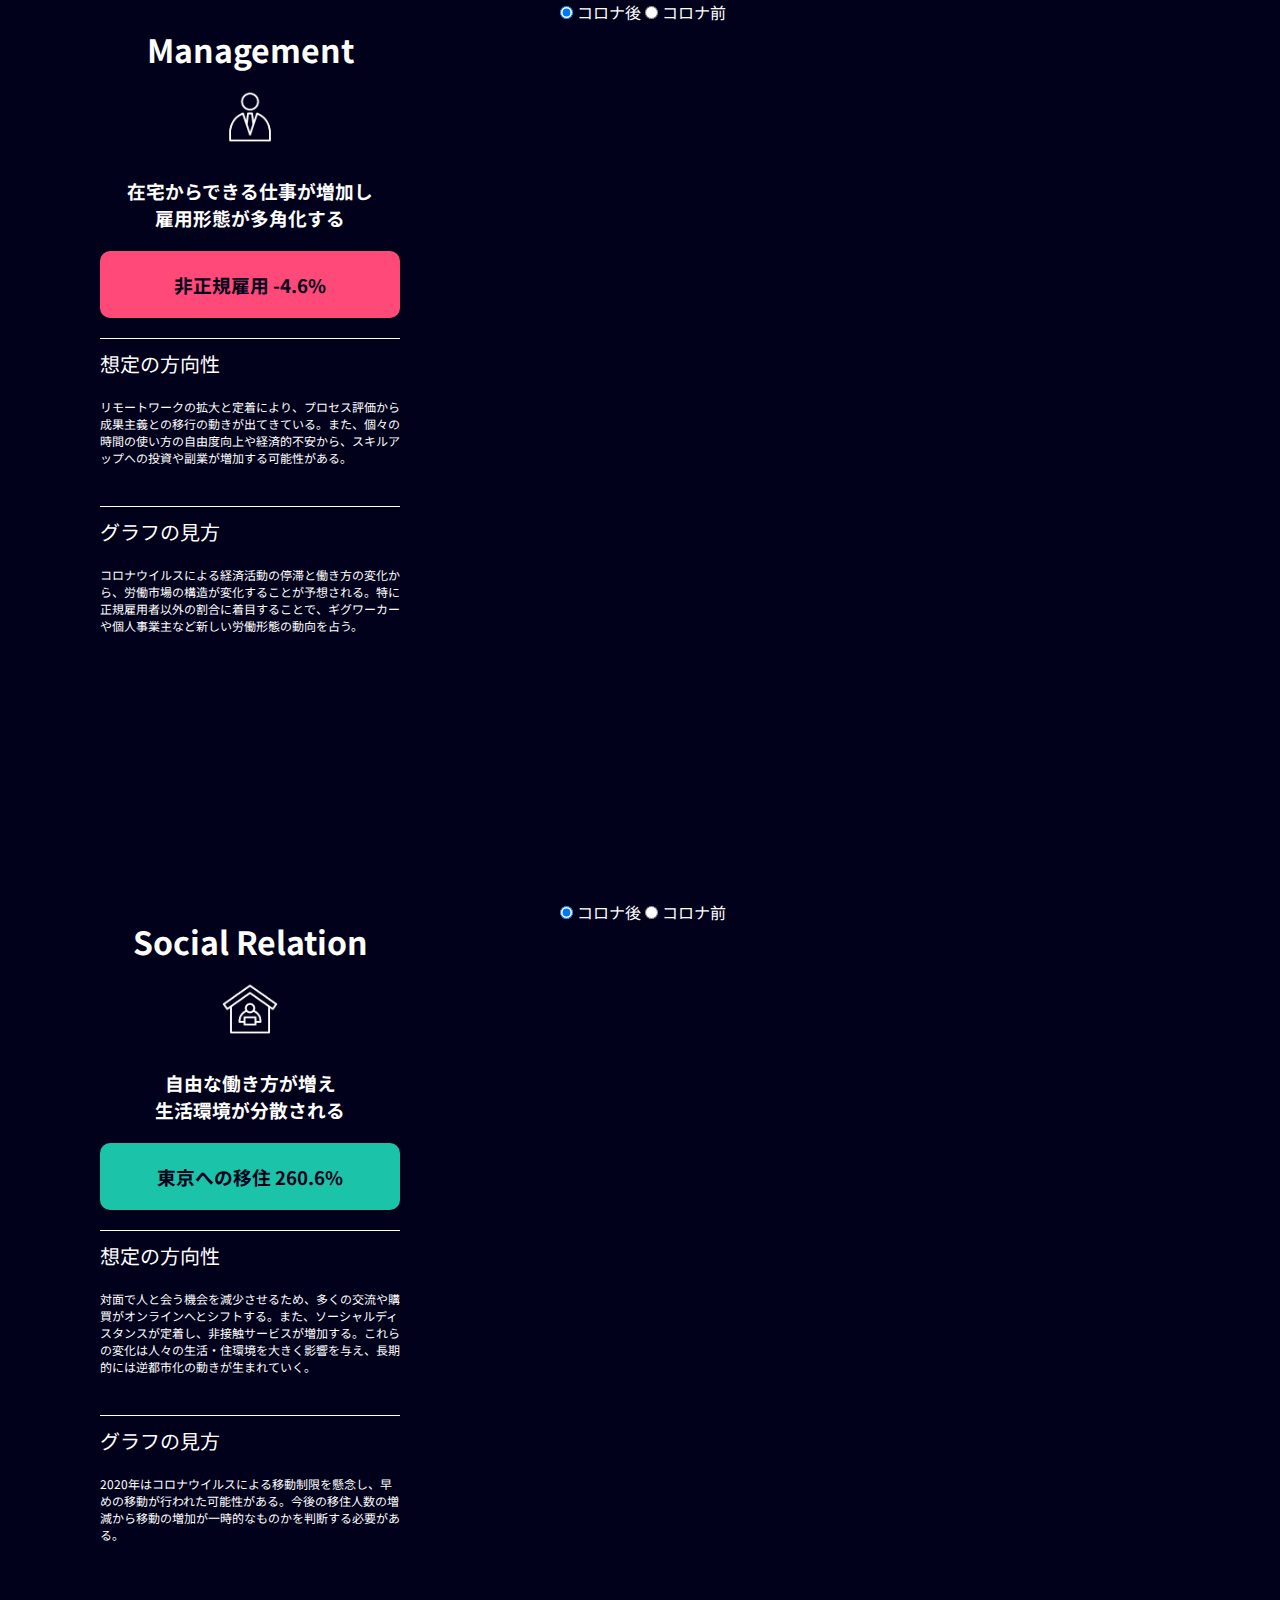
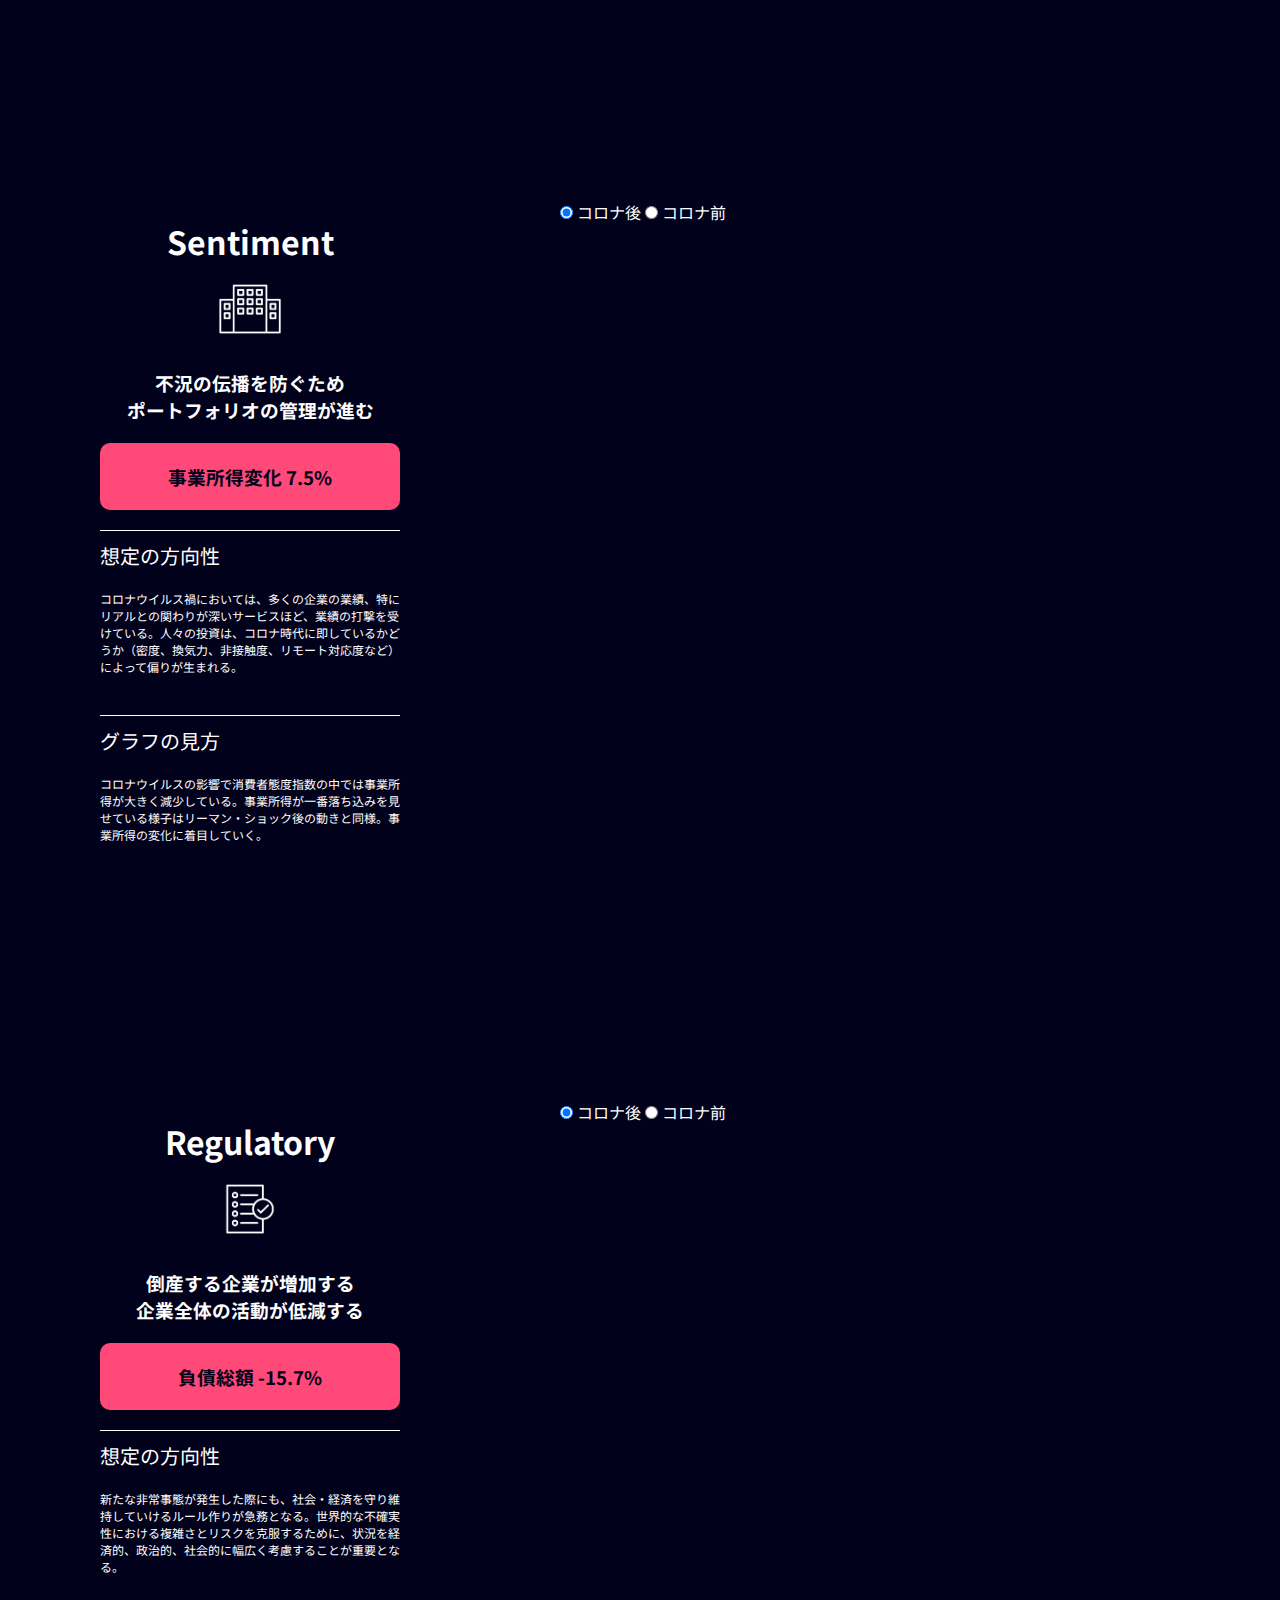
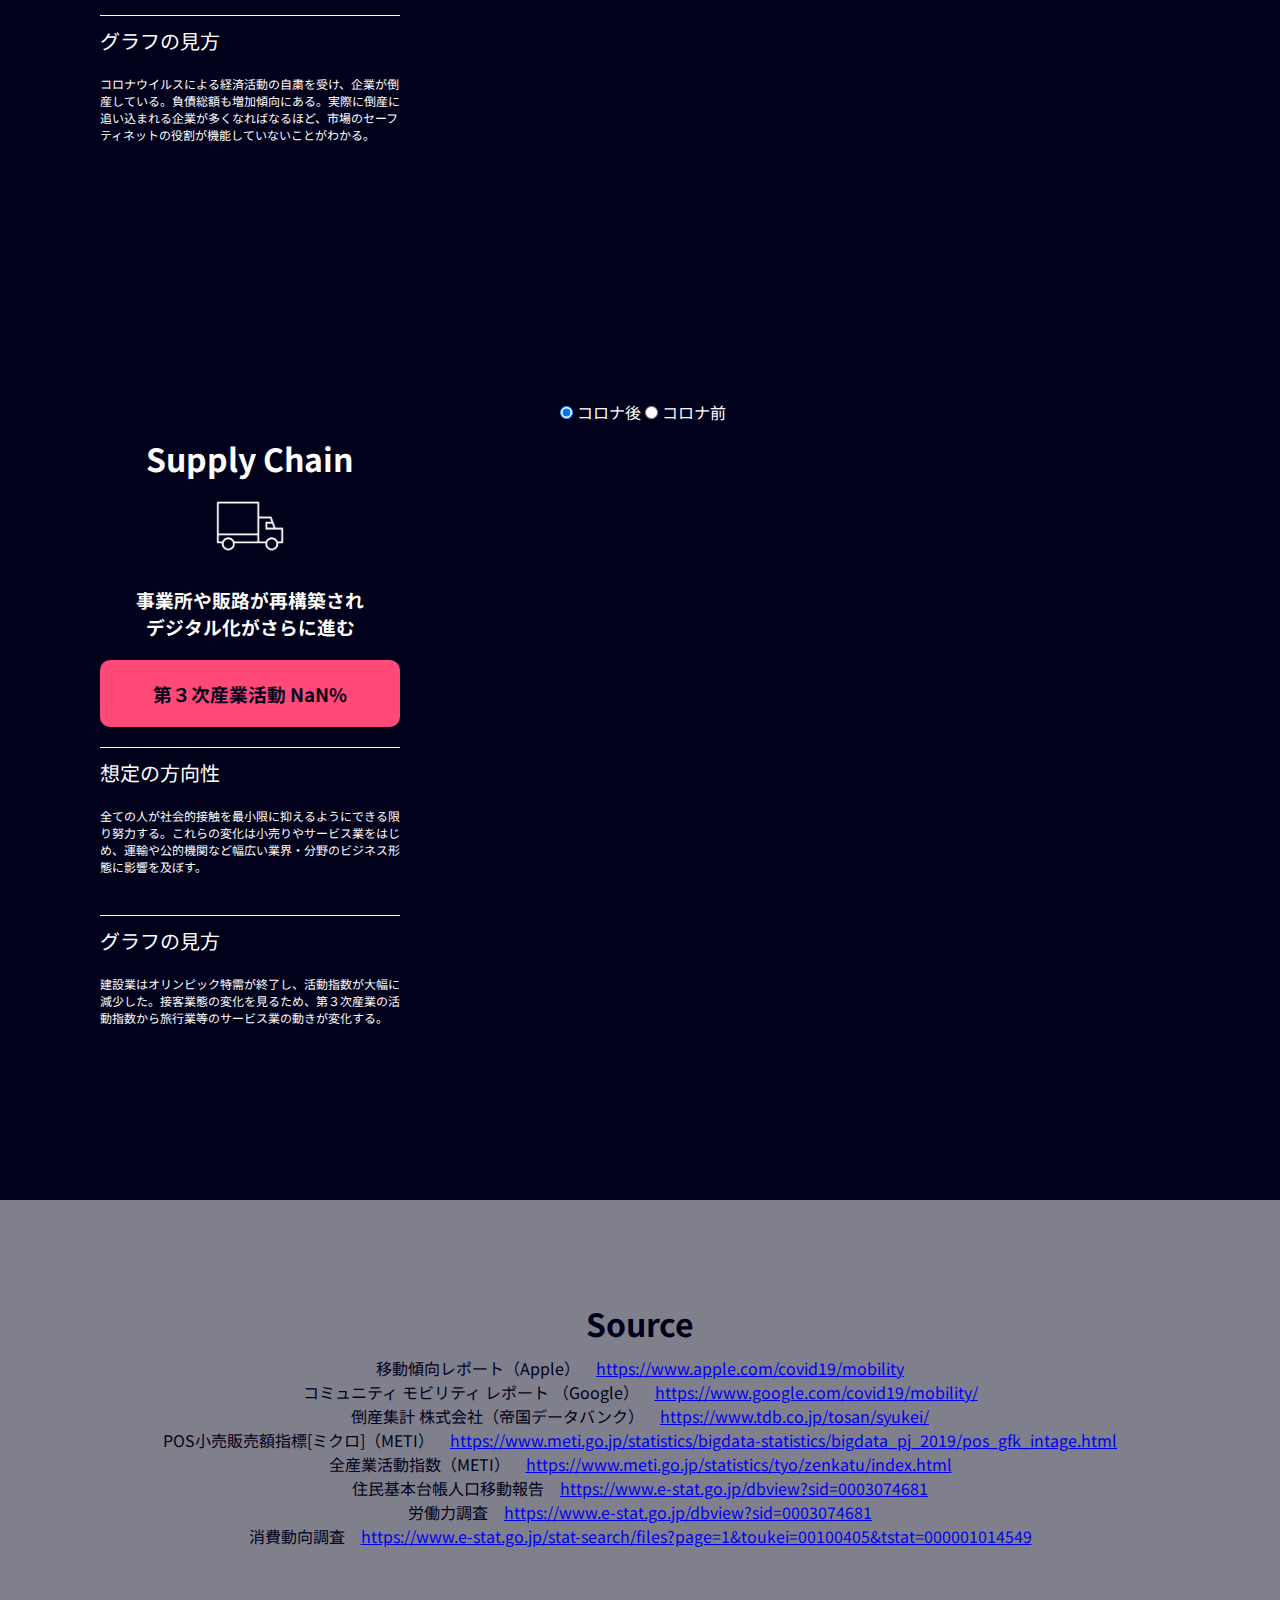
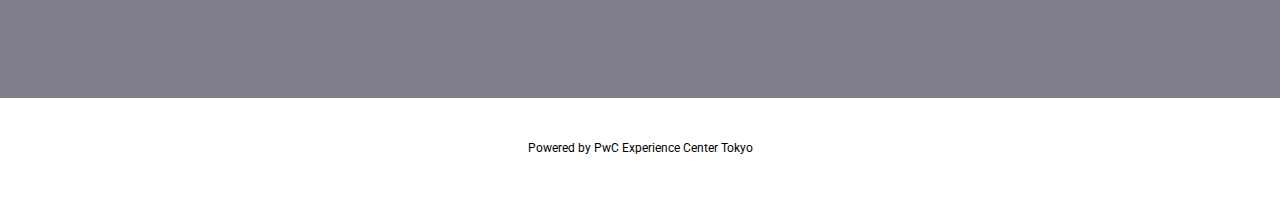
==== commit d016bfc4: "Add files via upload" ====
--- a/index.html
+++ b/index.html
@@ -107,7 +107,7 @@
               <p><img src="image/graph_icon/customer_touchpoint.png" alt="Smiley face" height="70" width="70"></p>
               <h3>アプリやウェブの利用が増え<br>国内配送量が増える</h3>
               <ul class="graph">
-                <li class="graph_2" style="background-color: #FF4978"><h3>スーパーマーケット利用&nbsp;<span id="samurai1">15.0</span>%</h3></li>
+                <li class="graph_2" style="background-color: #FF4978"><h3>スーパーでの購買&nbsp;<span id="samurai1">15.0</span>%</h3></li>
               </ul>
         </div>
         <div class="block2">
